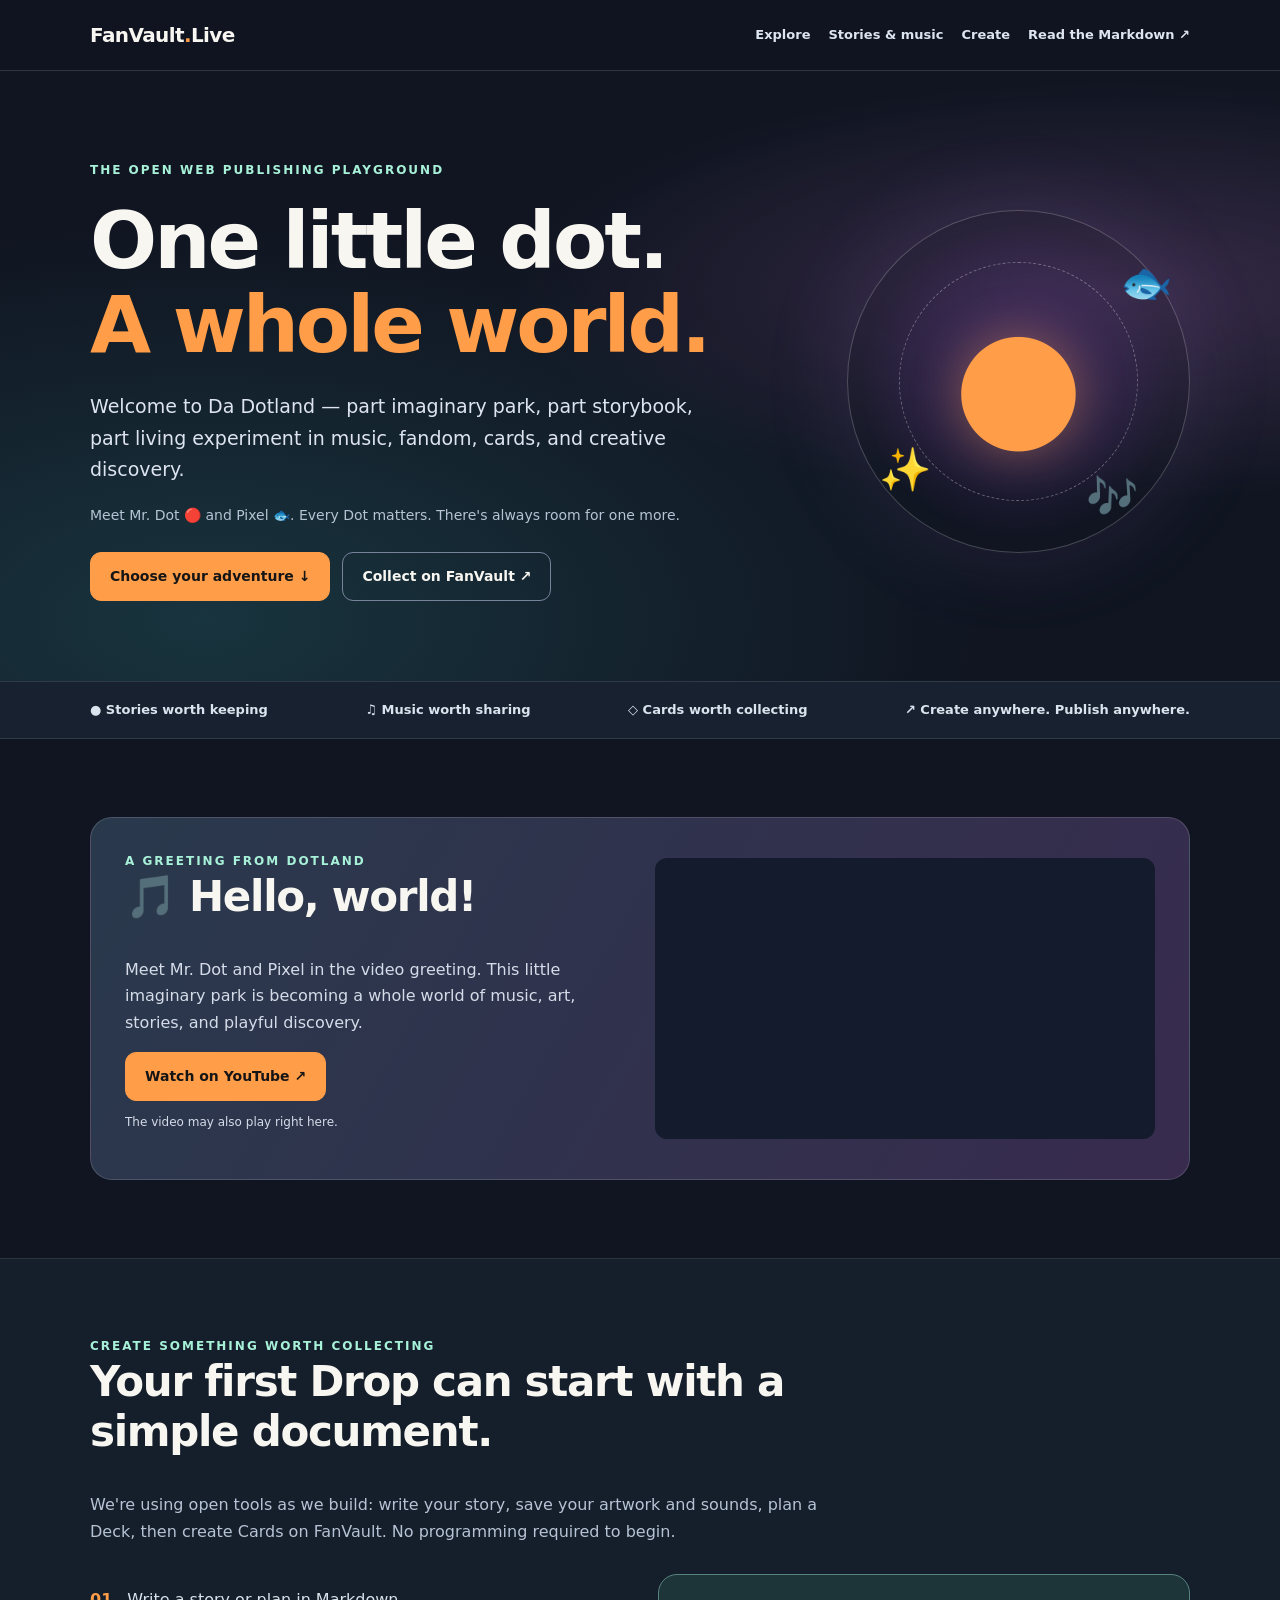
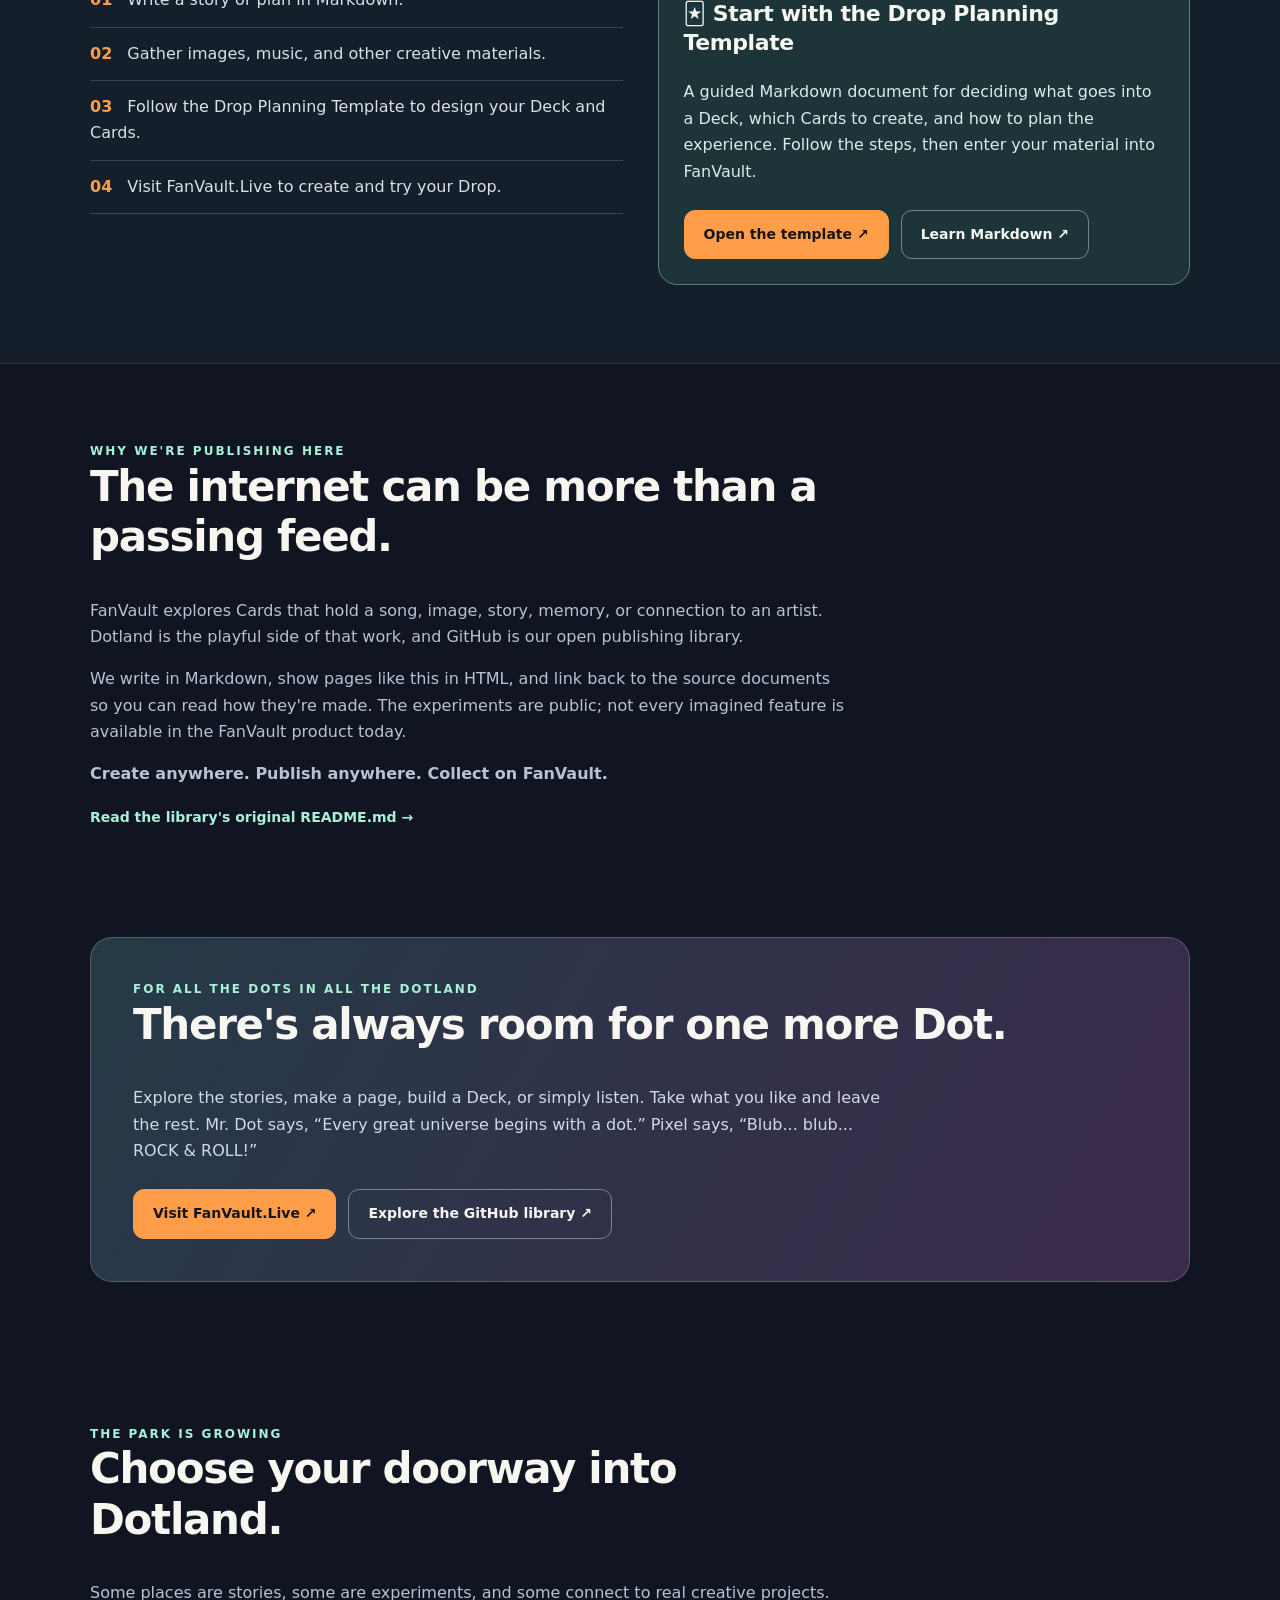
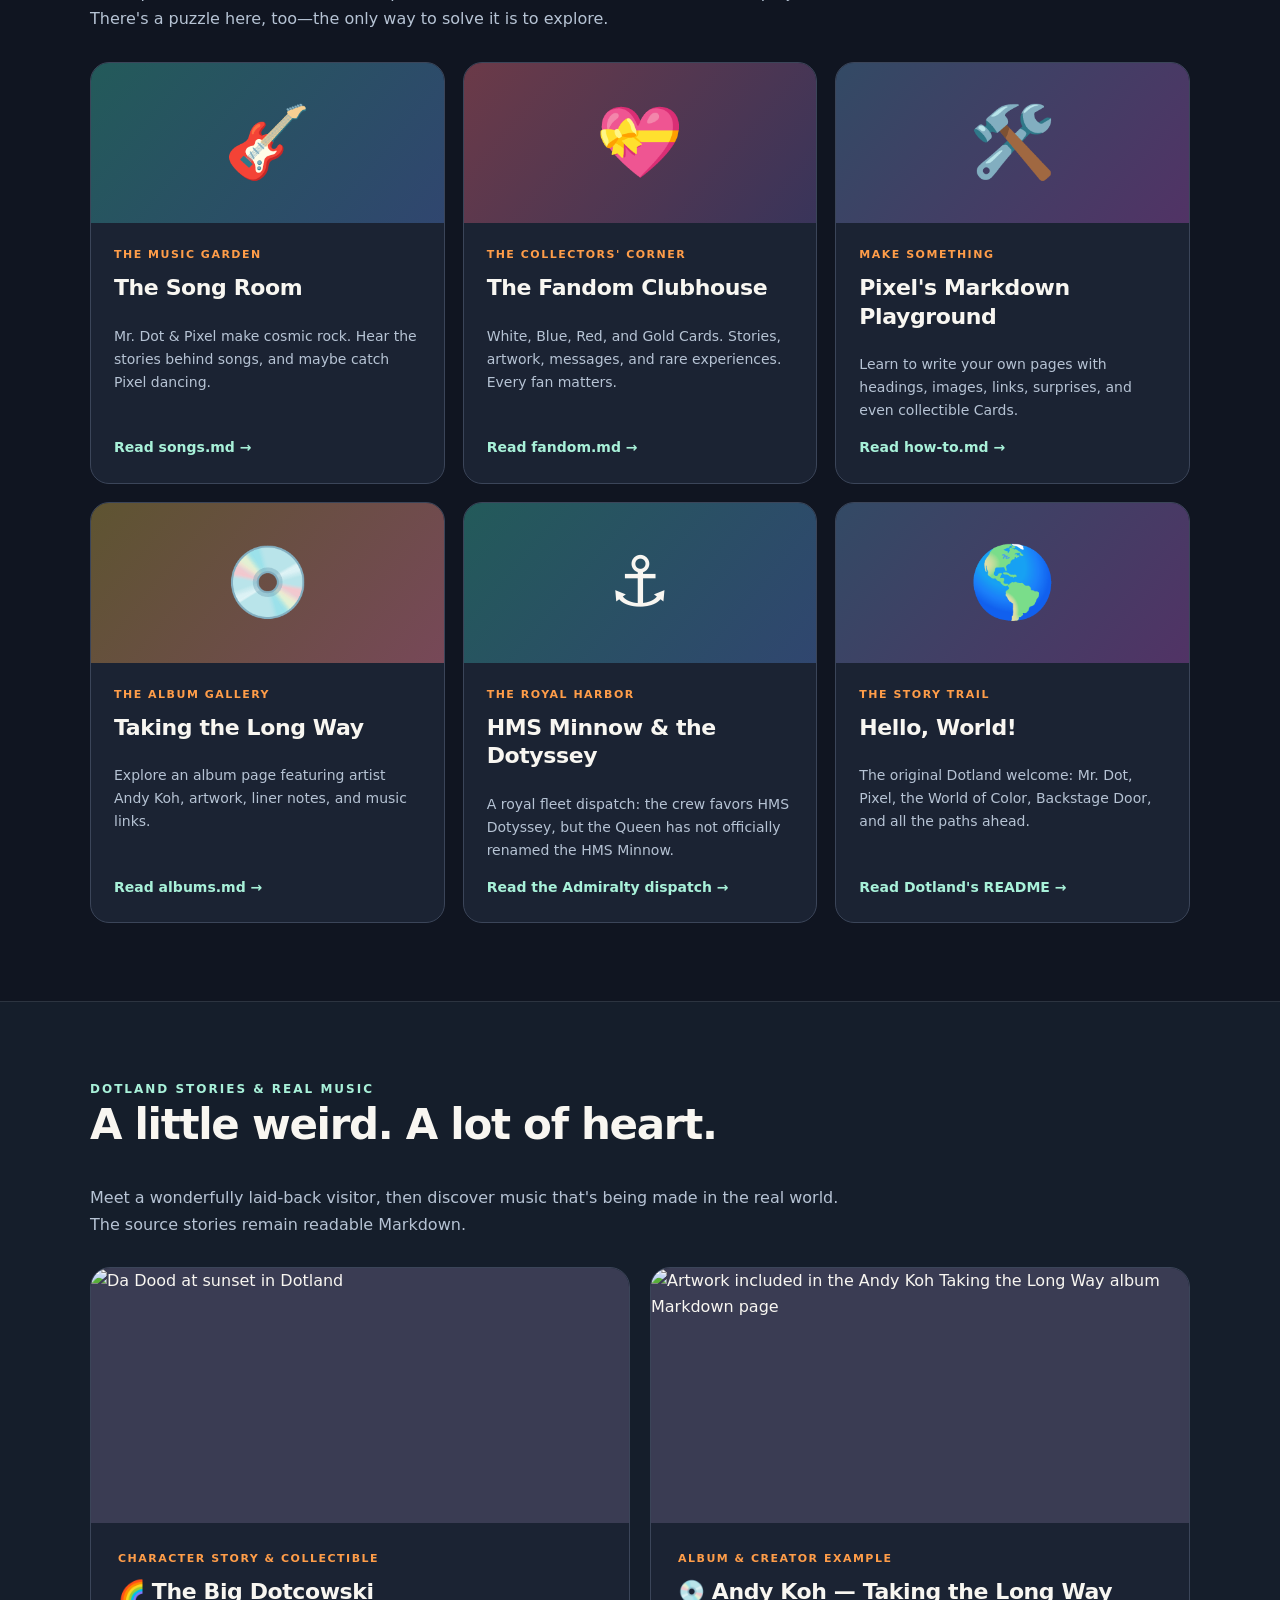
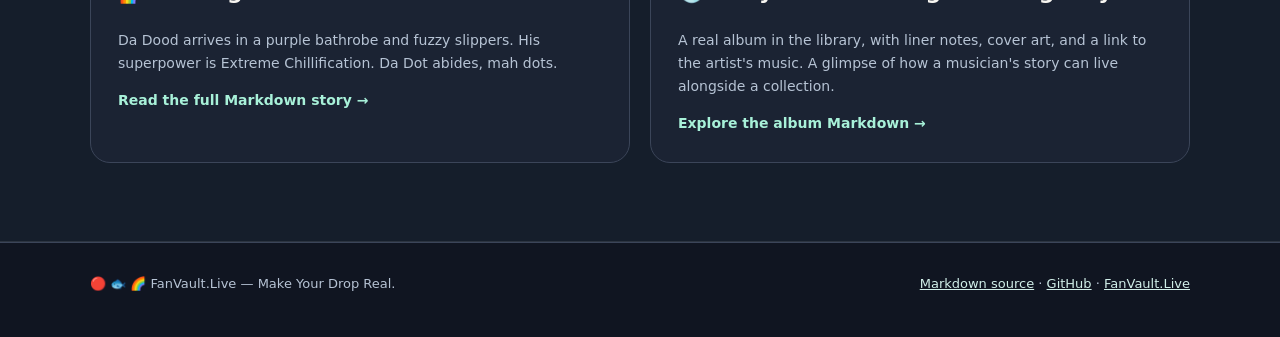
==== index.html @ 2d4bc899 "Add files via upload" ====
<!doctype html>
<html lang="en"><head><meta charset="utf-8"><meta name="viewport" content="width=device-width,initial-scale=1"><meta name="description" content="Explore Dotland: an imaginative world of music, cards, stories, and open-web creativity from FanVault.Live."><meta name="theme-color" content="#101521"><title>Welcome to Dotland · FanVault.Live Open Web</title>
<style>
:root{--bg:#101521;--panel:#1b2333;--panel2:#222d40;--text:#f8f6f1;--muted:#b6c3d4;--orange:#ff9d49;--mint:#a8f1d9;--border:#3b4559;--purple:#c8b5ff}*{box-sizing:border-box}html{scroll-behavior:smooth}body{margin:0;background:var(--bg);color:var(--text);font:16px/1.65 system-ui,-apple-system,Segoe UI,Arial,sans-serif}a{color:inherit}a:focus-visible{outline:3px solid var(--mint);outline-offset:3px}.wrap{max-width:1150px;margin:auto;padding:0 25px}.nav{border-bottom:1px solid #ffffff24;position:sticky;top:0;z-index:10;background:#101521f2;backdrop-filter:blur(10px)}.navinner{display:flex;align-items:center;justify-content:space-between;gap:20px;min-height:70px}.brand{text-decoration:none;font-weight:900;font-size:20px;letter-spacing:-.6px}.brand b{color:var(--orange)}.links{display:flex;flex-wrap:wrap;gap:18px;font-size:13px;font-weight:750}.links a{text-decoration:none;color:#dde5ef}.links a:hover{color:var(--orange)}.hero{background:radial-gradient(ellipse at 87% 36%,#67447775,transparent 38%),radial-gradient(ellipse at 16% 90%,#235c6470,transparent 51%);padding:90px 0 80px;overflow:hidden}.herogrid{display:grid;grid-template-columns:1.35fr .65fr;gap:45px;align-items:center}.eyebrow{text-transform:uppercase;letter-spacing:2px;color:var(--mint);font-size:12px;font-weight:850}h1,h2,h3,p{margin-top:0}h1{font-size:clamp(43px,6.5vw,79px);line-height:1.06;letter-spacing:-3px;margin:19px 0 24px}h1 span{color:var(--orange)}h2{font-size:clamp(29px,4vw,42px);line-height:1.2;letter-spacing:-1.3px}h3{font-size:22px;line-height:1.3;letter-spacing:-.4px}.lead{color:#dde4f0;font-size:19px;max-width:630px}.subtitle{font-size:14px;color:var(--muted);margin:18px 0}.actions{display:flex;gap:12px;flex-wrap:wrap;margin-top:25px}.button{display:inline-block;padding:12px 19px;text-decoration:none;border-radius:11px;border:1px solid #77839b;font-size:14px;font-weight:800}.button.primary{background:var(--orange);color:#161515;border-color:var(--orange)}.button:hover{filter:brightness(1.14);transform:translateY(-1px)}.orb{border-radius:100%;border:1px solid #ffffff37;aspect-ratio:1;max-width:360px;width:100%;display:grid;place-items:center;background:radial-gradient(circle,#5a37888c,transparent 66%);position:relative;box-shadow:0 0 90px #af84e522}.orb:before{content:"";position:absolute;inset:15%;border-radius:50%;border:1px dashed #ffffff50}.dot{font-size:150px;color:var(--orange);line-height:1;text-shadow:0 0 50px #ff9d4966}.orb i{position:absolute;font-style:normal;font-size:42px}.orb .fish{right:5%;top:11%}.orb .star{left:9%;bottom:14%}.orb .notes{right:15%;bottom:6%}.ribbon{background:#182130;border-block:1px solid #ffffff1b}.ribbon .wrap{display:flex;gap:12px;justify-content:space-between;flex-wrap:wrap;padding-block:17px;font-size:13px;font-weight:750;color:#dbe3ee}section{padding:78px 0}.sectionintro{max-width:760px;margin-bottom:29px}.sectionintro p{color:var(--muted)}.grid{display:grid;grid-template-columns:repeat(3,1fr);gap:18px}.card{display:flex;flex-direction:column;overflow:hidden;border:1px solid var(--border);border-radius:19px;background:var(--panel)}.card:hover{border-color:#8290a7;transform:translateY(-2px)}.art{height:160px;display:grid;place-items:center;font-size:70px;background:linear-gradient(130deg,#334a65,#513365)}.art.green{background:linear-gradient(130deg,#235a5a,#30466f)}.art.red{background:linear-gradient(130deg,#6b3a48,#39345a)}.art.gold{background:linear-gradient(130deg,#5e5431,#774858)}.content{padding:23px;flex:1;display:flex;flex-direction:column}.eyelabel{font-size:11px;letter-spacing:1.5px;text-transform:uppercase;color:var(--orange);font-weight:850;margin-bottom:10px}.content p{font-size:14px;color:var(--muted)}.more{font-weight:850;font-size:14px;color:var(--mint);text-decoration:none;margin-top:auto}.more:hover{text-decoration:underline}.stage{background:#151e2b;border-block:1px solid #ffffff19}.columns{display:grid;grid-template-columns:repeat(2,1fr);gap:20px}.feature{border-radius:20px;border:1px solid var(--border);overflow:hidden;background:var(--panel)}.feature img{display:block;width:100%;height:255px;object-fit:cover;background:#3a3c53}.feature .content{padding:27px}.feature p{color:var(--muted);font-size:14px}.video{display:grid;grid-template-columns:1fr 1fr;gap:30px;align-items:center;background:linear-gradient(120deg,#29394c,#382b4e);border:1px solid #ffffff27;border-radius:22px;padding:34px}.videobox{aspect-ratio:16/9;width:100%;border:0;border-radius:12px;background:#131b2c}.video p{color:#d5dce9}.path{display:grid;grid-template-columns:1fr 1fr;gap:35px;align-items:start}.steps{list-style:none;padding:0;margin:0}.steps li{padding:13px 0;border-bottom:1px solid var(--border);color:#d8e0e9}.steps li b{color:var(--orange);margin-right:10px}.note{background:#1d3439;border:1px solid #57837f;border-radius:19px;padding:25px}.note p{color:#d6eeec}.small{font-size:12px;color:var(--muted)}.callout{background:linear-gradient(120deg,#253a47,#3b2a4b);border:1px solid #ffffff33;border-radius:22px;padding:42px;margin:0 0 65px}.callout p{color:#d1dbe7;max-width:750px}footer{padding:30px 0 42px;border-top:1px solid var(--border);color:var(--muted);font-size:13px}footer .wrap{display:flex;gap:16px;justify-content:space-between;flex-wrap:wrap}footer a{color:#d1efe9}.inline{color:var(--mint);font-weight:750}.tiny{font-size:12px;color:var(--muted)}
@media(max-width:850px){.herogrid,.path,.video{grid-template-columns:1fr}.orb{display:none}.grid{grid-template-columns:repeat(2,1fr)}}@media(max-width:590px){.navinner{flex-direction:column;align-items:start;padding:13px 0}.links{gap:12px}.hero{padding:56px 0}.wrap{padding:0 18px}h1{letter-spacing:-2px}.grid,.columns{grid-template-columns:1fr}.video{padding:20px}section{padding:55px 0}.callout{padding:26px}}
</style></head><body>
<header class="nav"><div class="wrap navinner"><a class="brand" href="https://fanvault.live">FanVault<b>.</b>Live</a><nav class="links" aria-label="Page sections"><a href="#explore">Explore</a><a href="#stories">Stories &amp; music</a><a href="#create">Create</a><a href="https://github.com/FanVaultLive/fanvaultlive.github.io">Read the Markdown ↗</a></nav></div></header>
<main>
<div class="hero"><div class="wrap herogrid"><div><div class="eyebrow">The open web publishing playground</div><h1>One little dot.<br><span>A whole world.</span></h1><p class="lead">Welcome to Da Dotland — part imaginary park, part storybook, part living experiment in music, fandom, cards, and creative discovery.</p><p class="subtitle">Meet Mr. Dot 🔴 and Pixel 🐟. Every Dot matters. There's always room for one more.</p><div class="actions"><a class="button primary" href="#explore">Choose your adventure ↓</a><a class="button" href="https://fanvault.live">Collect on FanVault ↗</a></div></div><div class="orb" aria-hidden="true"><div class="dot">●</div><i class="fish">🐟</i><i class="star">✨</i><i class="notes">🎶</i></div></div></div>
<div class="ribbon"><div class="wrap"><span>● Stories worth keeping</span><span>♫ Music worth sharing</span><span>◇ Cards worth collecting</span><span>↗ Create anywhere. Publish anywhere.</span></div></div>
<section><div class="wrap"><div class="video"><div><div class="eyebrow">A greeting from Dotland</div><h2>🎵 Hello, world!</h2><p>Meet Mr. Dot and Pixel in the video greeting. This little imaginary park is becoming a whole world of music, art, stories, and playful discovery.</p><a class="button primary" href="https://youtu.be/vUxGBPxB9oE?si=6CpYvELCYHnpvYru" target="_blank" rel="noopener noreferrer">Watch on YouTube ↗</a><p class="tiny" style="margin-top:12px">The video may also play right here.</p></div><iframe class="videobox" title="Welcome to Da Dotland — Video Greetings" loading="lazy" referrerpolicy="strict-origin-when-cross-origin" allow="accelerometer; autoplay; clipboard-write; encrypted-media; gyroscope; picture-in-picture; web-share" allowfullscreen src="https://www.youtube-nocookie.com/embed/vUxGBPxB9oE"></iframe></div></div></section>
<section id="create" class="stage"><div class="wrap"><div class="sectionintro"><div class="eyebrow">Create something worth collecting</div><h2>Your first Drop can start with a simple document.</h2><p>We're using open tools as we build: write your story, save your artwork and sounds, plan a Deck, then create Cards on FanVault. No programming required to begin.</p></div><div class="path"><ol class="steps"><li><b>01</b> Write a story or plan in Markdown.</li><li><b>02</b> Gather images, music, and other creative materials.</li><li><b>03</b> Follow the Drop Planning Template to design your Deck and Cards.</li><li><b>04</b> Visit FanVault.Live to create and try your Drop.</li></ol><div class="note"><h3>🃏 Start with the Drop Planning Template</h3><p>A guided Markdown document for deciding what goes into a Deck, which Cards to create, and how to plan the experience. Follow the steps, then enter your material into FanVault.</p><div class="actions"><a class="button primary" href="https://github.com/FanVaultLive/fanvaultlive.github.io/blob/main/Drop-Planning-Template.md">Open the template ↗</a><a class="button" href="https://github.com/FanVaultLive/fanvaultlive.github.io/blob/main/Dotland/how-to.md">Learn Markdown ↗</a></div></div></div></div></section>
<section><div class="wrap"><div class="sectionintro"><div class="eyebrow">Why we're publishing here</div><h2>The internet can be more than a passing feed.</h2><p>FanVault explores Cards that hold a song, image, story, memory, or connection to an artist. Dotland is the playful side of that work, and GitHub is our open publishing library.</p><p>We write in Markdown, show pages like this in HTML, and link back to the source documents so you can read how they're made. The experiments are public; not every imagined feature is available in the FanVault product today.</p><p><strong>Create anywhere. Publish anywhere. Collect on FanVault.</strong></p><a class="more" href="https://github.com/FanVaultLive/fanvaultlive.github.io/blob/main/README.md">Read the library's original README.md →</a></div></div></section>
<div class="wrap"><div class="callout"><div class="eyebrow">For all the dots in all the Dotland</div><h2>There's always room for one more Dot.</h2><p>Explore the stories, make a page, build a Deck, or simply listen. Take what you like and leave the rest. Mr. Dot says, “Every great universe begins with a dot.” Pixel says, “Blub... blub... ROCK &amp; ROLL!”</p><div class="actions"><a class="button primary" href="https://fanvault.live">Visit FanVault.Live ↗</a><a class="button" href="https://github.com/FanVaultLive">Explore the GitHub library ↗</a></div></div></div>
<section id="explore"><div class="wrap"><div class="sectionintro"><div class="eyebrow">The park is growing</div><h2>Choose your doorway into Dotland.</h2><p>Some places are stories, some are experiments, and some connect to real creative projects. There's a puzzle here, too—the only way to solve it is to explore.</p></div><div class="grid">
<article class="card"><div class="art green">🎸</div><div class="content"><div class="eyelabel">The Music Garden</div><h3>The Song Room</h3><p>Mr. Dot &amp; Pixel make cosmic rock. Hear the stories behind songs, and maybe catch Pixel dancing.</p><a class="more" href="https://github.com/FanVaultLive/fanvaultlive.github.io/blob/main/Dotland/songs.md">Read songs.md →</a></div></article>
<article class="card"><div class="art red">💝</div><div class="content"><div class="eyelabel">The Collectors' Corner</div><h3>The Fandom Clubhouse</h3><p>White, Blue, Red, and Gold Cards. Stories, artwork, messages, and rare experiences. Every fan matters.</p><a class="more" href="https://github.com/FanVaultLive/fanvaultlive.github.io/blob/main/Dotland/fandom.md">Read fandom.md →</a></div></article>
<article class="card"><div class="art">🛠️</div><div class="content"><div class="eyelabel">Make something</div><h3>Pixel's Markdown Playground</h3><p>Learn to write your own pages with headings, images, links, surprises, and even collectible Cards.</p><a class="more" href="https://github.com/FanVaultLive/fanvaultlive.github.io/blob/main/Dotland/how-to.md">Read how-to.md →</a></div></article>
<article class="card"><div class="art gold">💿</div><div class="content"><div class="eyelabel">The Album Gallery</div><h3>Taking the Long Way</h3><p>Explore an album page featuring artist Andy Koh, artwork, liner notes, and music links.</p><a class="more" href="https://github.com/FanVaultLive/fanvaultlive.github.io/blob/main/Dotland/albums.md">Read albums.md →</a></div></article>
<article class="card"><div class="art green">⚓</div><div class="content"><div class="eyelabel">The Royal Harbor</div><h3>HMS Minnow &amp; the Dotyssey</h3><p>A royal fleet dispatch: the crew favors HMS Dotyssey, but the Queen has not officially renamed the HMS Minnow.</p><a class="more" href="https://github.com/FanVaultLive/fanvaultlive.github.io/blob/main/Dotland/HMS%20Minnow%20Name%20Contest.md">Read the Admiralty dispatch →</a></div></article>
<article class="card"><div class="art">🌎</div><div class="content"><div class="eyelabel">The Story Trail</div><h3>Hello, World!</h3><p>The original Dotland welcome: Mr. Dot, Pixel, the World of Color, Backstage Door, and all the paths ahead.</p><a class="more" href="https://github.com/FanVaultLive/fanvaultlive.github.io/blob/main/Dotland/README.md">Read Dotland's README →</a></div></article>
</div></div></section>
<section id="stories" class="stage"><div class="wrap"><div class="sectionintro"><div class="eyebrow">Dotland stories &amp; real music</div><h2>A little weird. A lot of heart.</h2><p>Meet a wonderfully laid-back visitor, then discover music that's being made in the real world. The source stories remain readable Markdown.</p></div><div class="columns">
<article class="feature"><img loading="lazy" src="https://github.com/user-attachments/assets/8a082595-6390-4b71-96ee-aae883cf490f" alt="Da Dood at sunset in Dotland"/><div class="content"><div class="eyelabel">Character story &amp; collectible</div><h3>🌈 The Big Dotcowski</h3><p>Da Dood arrives in a purple bathrobe and fuzzy slippers. His superpower is Extreme Chillification. Da Dot abides, mah dots.</p><a class="more" href="https://github.com/FanVaultLive/fanvaultlive.github.io/blob/main/Dotland/TheBigDotcowski.md">Read the full Markdown story →</a></div></article>
<article class="feature"><img loading="lazy" src="https://github.com/user-attachments/assets/757d2c89-9589-4ba3-b56c-323cc770afa3" alt="Artwork included in the Andy Koh Taking the Long Way album Markdown page"/><div class="content"><div class="eyelabel">Album &amp; creator example</div><h3>💿 Andy Koh — Taking the Long Way</h3><p>A real album in the library, with liner notes, cover art, and a link to the artist's music. A glimpse of how a musician's story can live alongside a collection.</p><a class="more" href="https://github.com/FanVaultLive/fanvaultlive.github.io/blob/main/Dotland/albums.md">Explore the album Markdown →</a></div></article>
</div></div></section>
</main><footer><div class="wrap"><span>🔴 🐟 🌈 FanVault.Live — Make Your Drop Real.</span><span><a href="https://github.com/FanVaultLive/fanvaultlive.github.io/blob/main/README.md">Markdown source</a> · <a href="https://github.com/FanVaultLive">GitHub</a> · <a href="https://fanvault.live">FanVault.Live</a></span></div></footer></body></html>
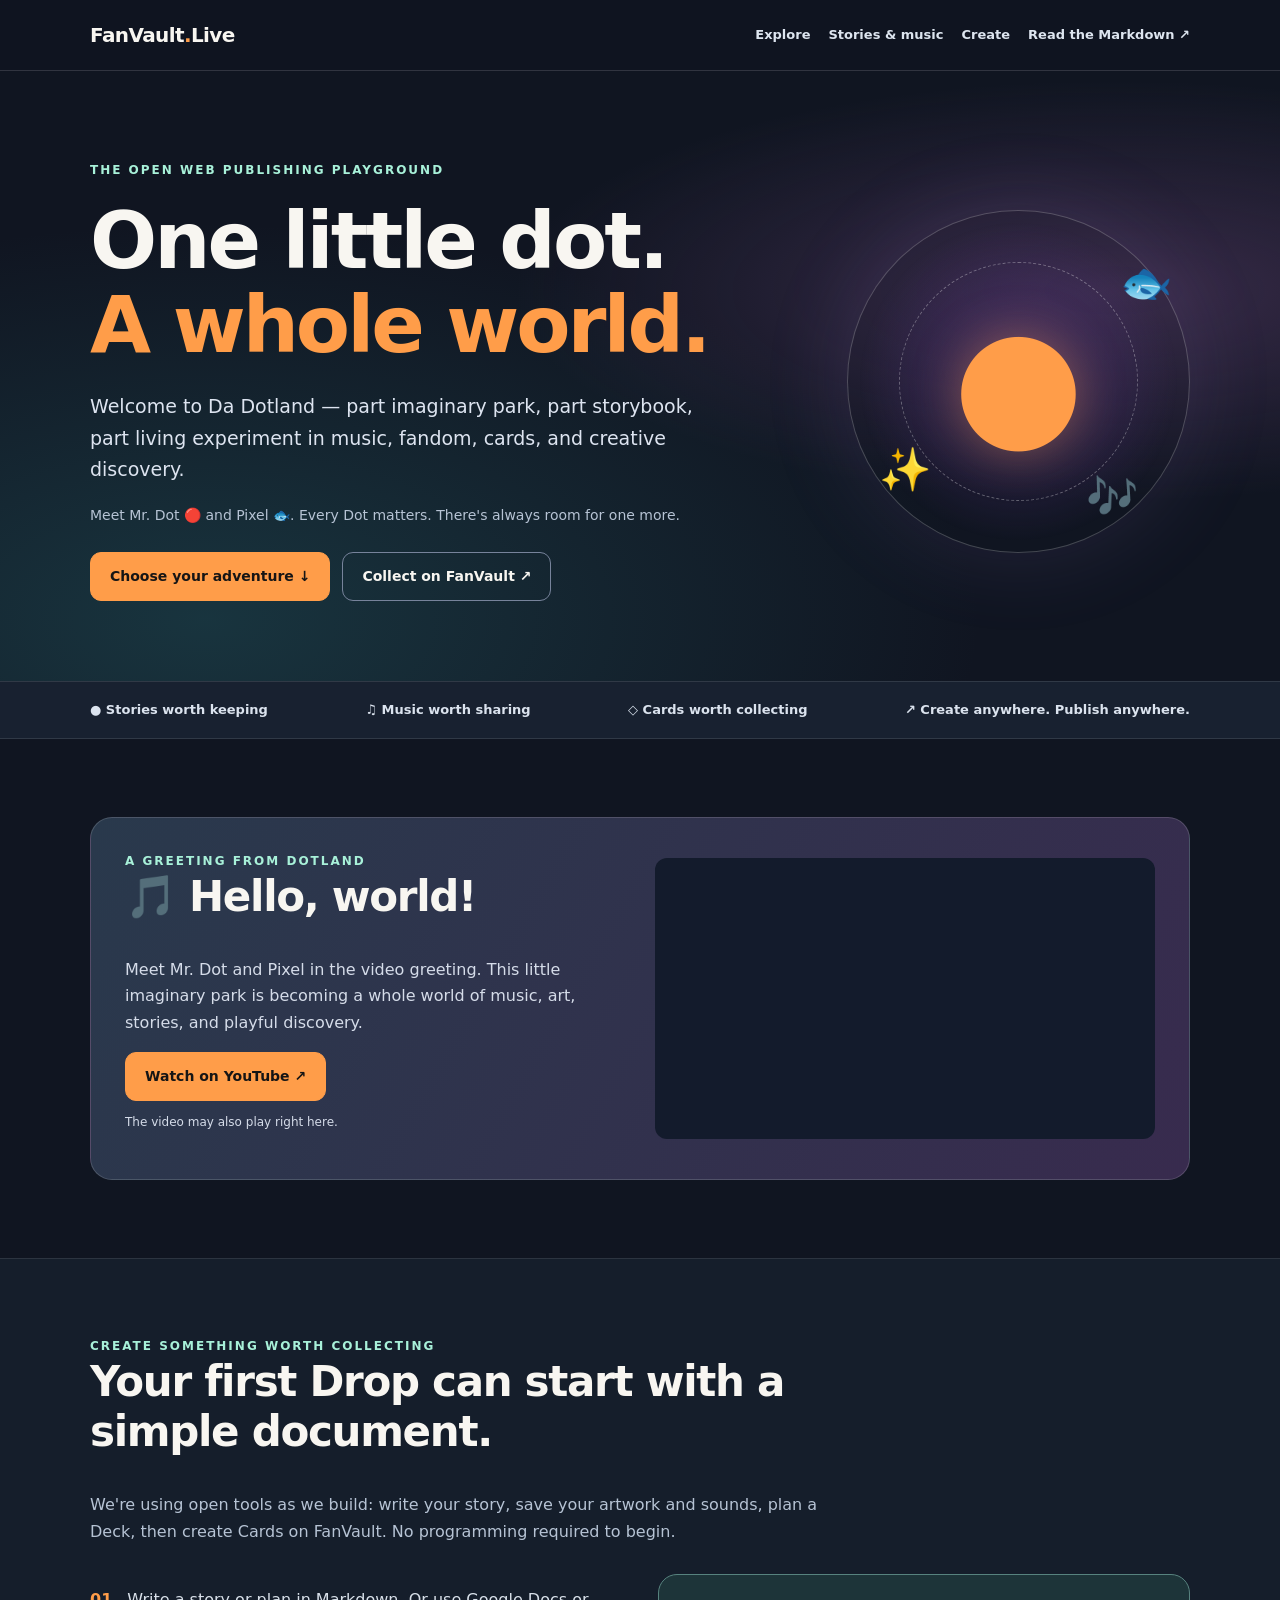
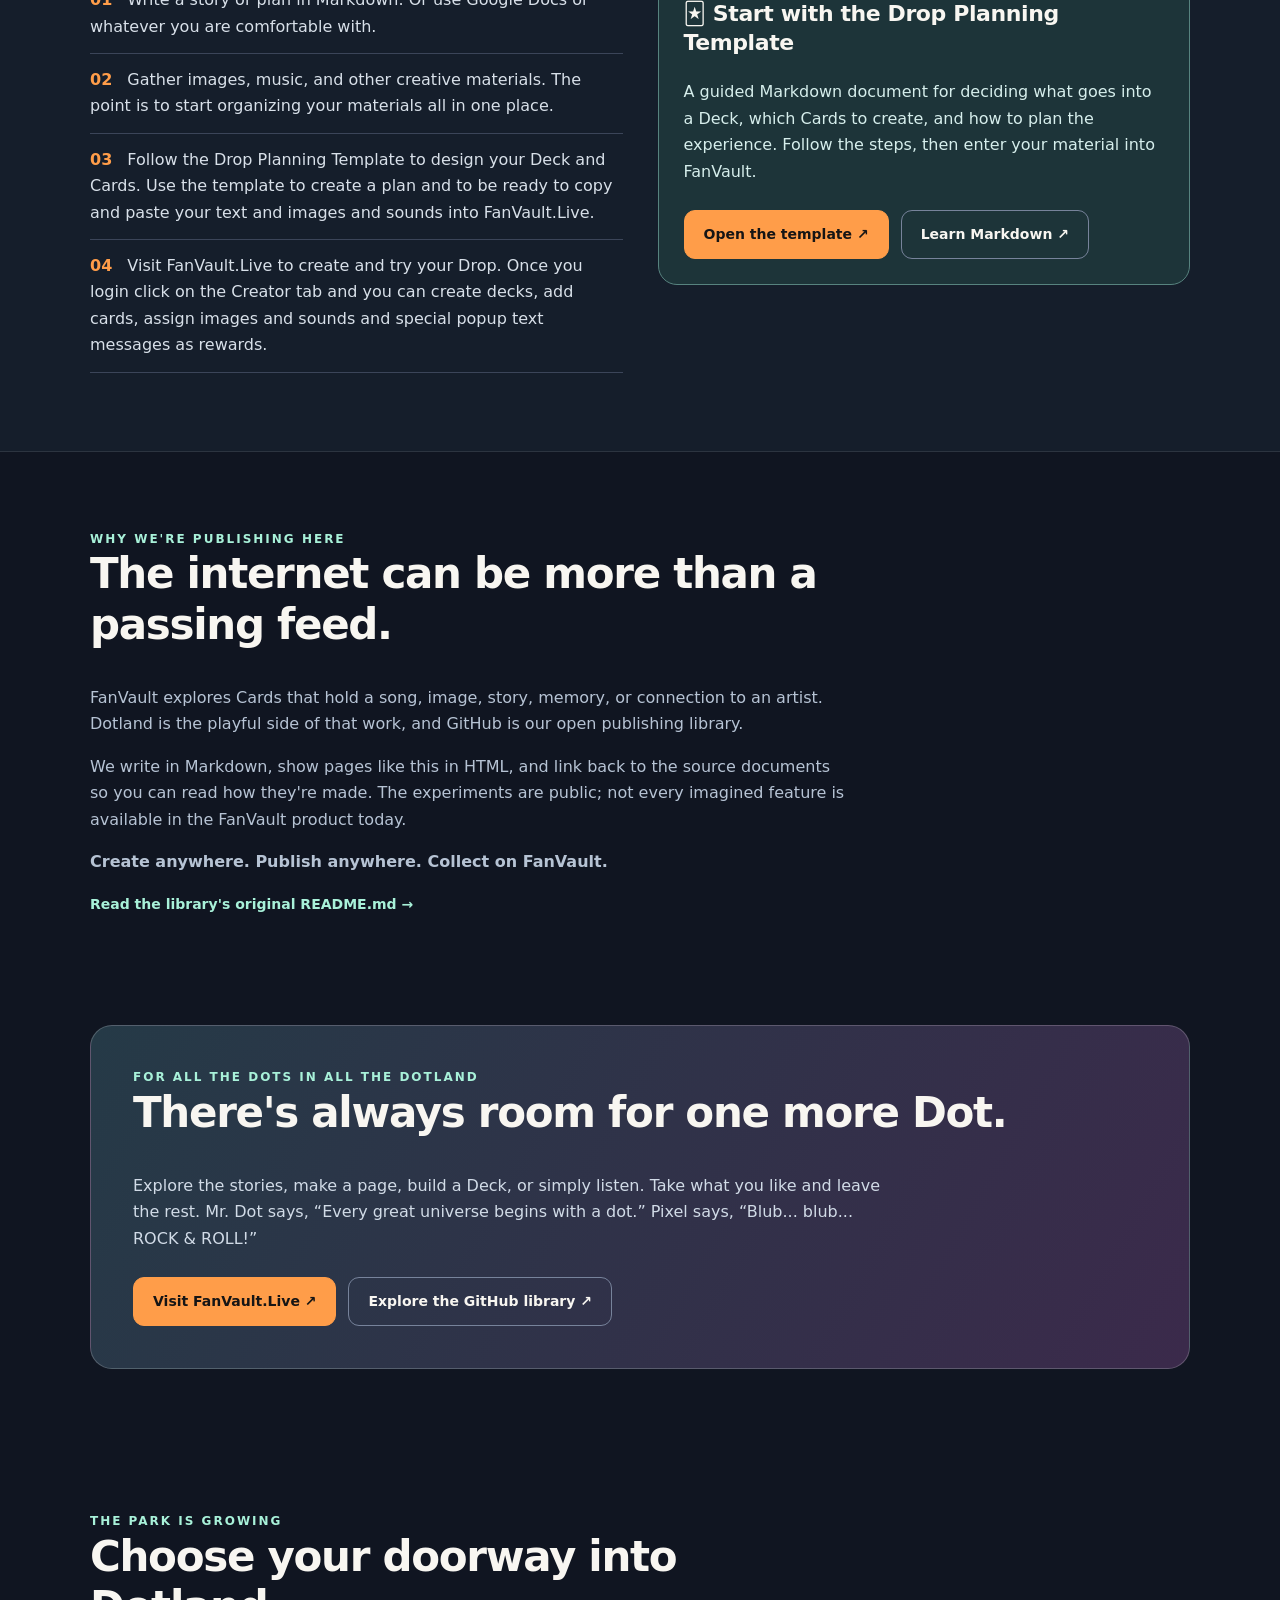
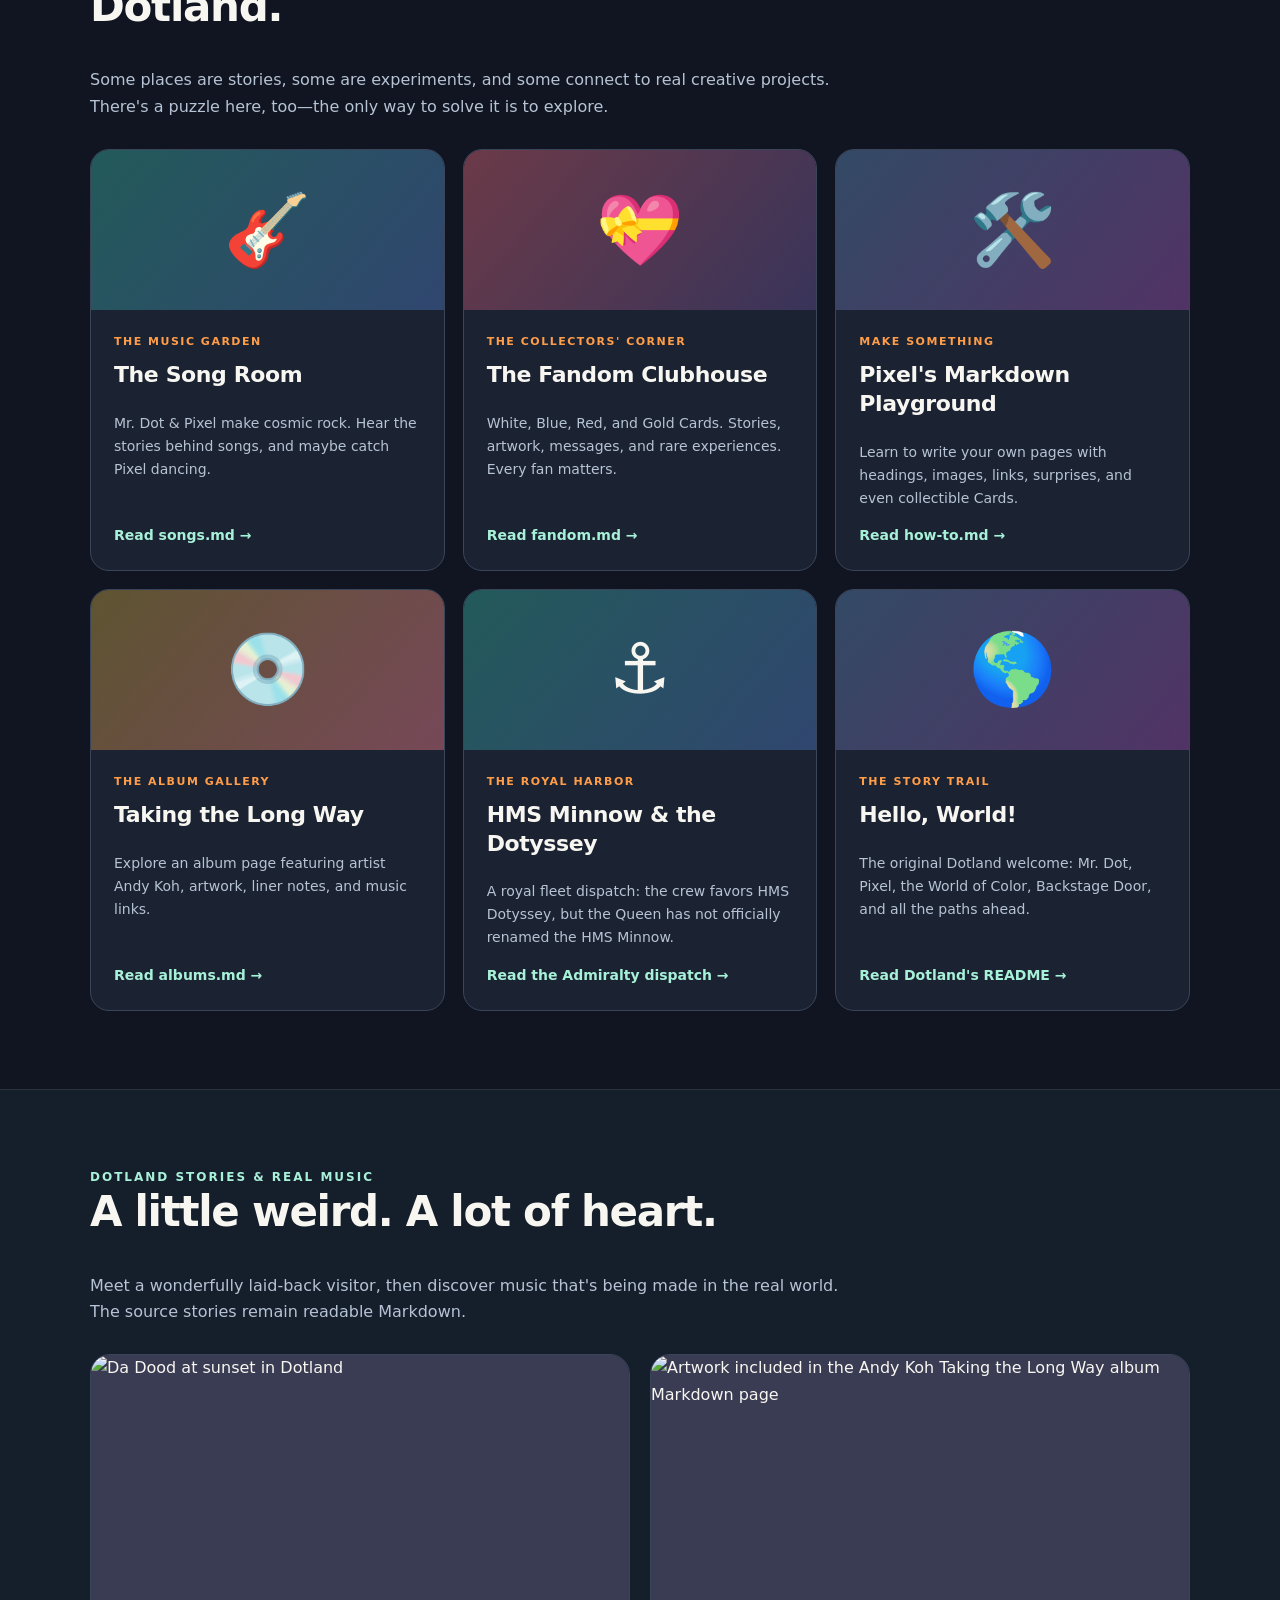
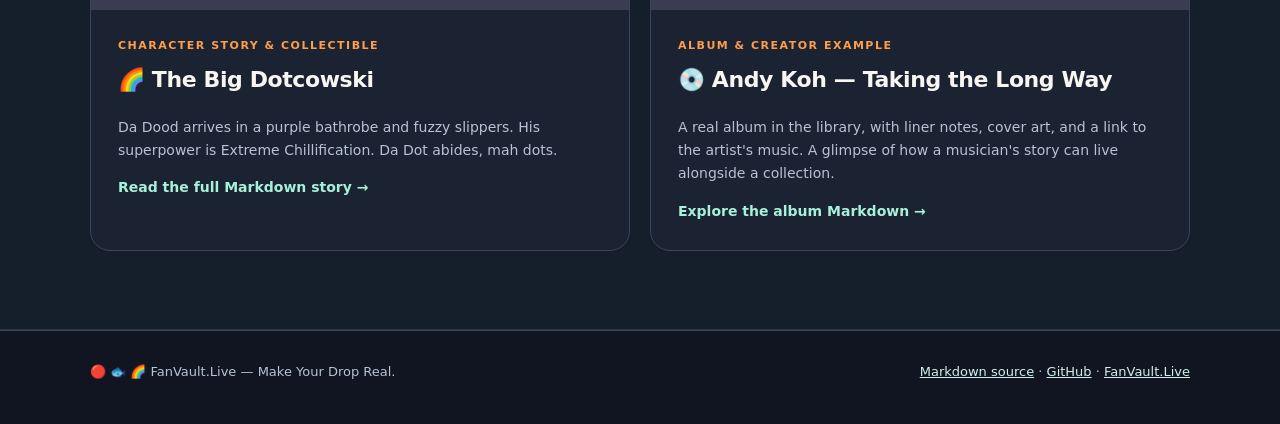
==== commit edacfc1f: "Update index.html" ====
--- a/index.html
+++ b/index.html
@@ -9,7 +9,7 @@
 <div class="hero"><div class="wrap herogrid"><div><div class="eyebrow">The open web publishing playground</div><h1>One little dot.<br><span>A whole world.</span></h1><p class="lead">Welcome to Da Dotland — part imaginary park, part storybook, part living experiment in music, fandom, cards, and creative discovery.</p><p class="subtitle">Meet Mr. Dot 🔴 and Pixel 🐟. Every Dot matters. There's always room for one more.</p><div class="actions"><a class="button primary" href="#explore">Choose your adventure ↓</a><a class="button" href="https://fanvault.live">Collect on FanVault ↗</a></div></div><div class="orb" aria-hidden="true"><div class="dot">●</div><i class="fish">🐟</i><i class="star">✨</i><i class="notes">🎶</i></div></div></div>
 <div class="ribbon"><div class="wrap"><span>● Stories worth keeping</span><span>♫ Music worth sharing</span><span>◇ Cards worth collecting</span><span>↗ Create anywhere. Publish anywhere.</span></div></div>
 <section><div class="wrap"><div class="video"><div><div class="eyebrow">A greeting from Dotland</div><h2>🎵 Hello, world!</h2><p>Meet Mr. Dot and Pixel in the video greeting. This little imaginary park is becoming a whole world of music, art, stories, and playful discovery.</p><a class="button primary" href="https://youtu.be/vUxGBPxB9oE?si=6CpYvELCYHnpvYru" target="_blank" rel="noopener noreferrer">Watch on YouTube ↗</a><p class="tiny" style="margin-top:12px">The video may also play right here.</p></div><iframe class="videobox" title="Welcome to Da Dotland — Video Greetings" loading="lazy" referrerpolicy="strict-origin-when-cross-origin" allow="accelerometer; autoplay; clipboard-write; encrypted-media; gyroscope; picture-in-picture; web-share" allowfullscreen src="https://www.youtube-nocookie.com/embed/vUxGBPxB9oE"></iframe></div></div></section>
-<section id="create" class="stage"><div class="wrap"><div class="sectionintro"><div class="eyebrow">Create something worth collecting</div><h2>Your first Drop can start with a simple document.</h2><p>We're using open tools as we build: write your story, save your artwork and sounds, plan a Deck, then create Cards on FanVault. No programming required to begin.</p></div><div class="path"><ol class="steps"><li><b>01</b> Write a story or plan in Markdown.</li><li><b>02</b> Gather images, music, and other creative materials.</li><li><b>03</b> Follow the Drop Planning Template to design your Deck and Cards.</li><li><b>04</b> Visit FanVault.Live to create and try your Drop.</li></ol><div class="note"><h3>🃏 Start with the Drop Planning Template</h3><p>A guided Markdown document for deciding what goes into a Deck, which Cards to create, and how to plan the experience. Follow the steps, then enter your material into FanVault.</p><div class="actions"><a class="button primary" href="https://github.com/FanVaultLive/fanvaultlive.github.io/blob/main/Drop-Planning-Template.md">Open the template ↗</a><a class="button" href="https://github.com/FanVaultLive/fanvaultlive.github.io/blob/main/Dotland/how-to.md">Learn Markdown ↗</a></div></div></div></div></section>
+<section id="create" class="stage"><div class="wrap"><div class="sectionintro"><div class="eyebrow">Create something worth collecting</div><h2>Your first Drop can start with a simple document.</h2><p>We're using open tools as we build: write your story, save your artwork and sounds, plan a Deck, then create Cards on FanVault. No programming required to begin.</p></div><div class="path"><ol class="steps"><li><b>01</b> Write a story or plan in Markdown. Or use Google Docs or whatever you are comfortable with.</li><li><b>02</b> Gather images, music, and other creative materials.  The point is to start organizing your materials all in one place.</li><li><b>03</b> Follow the Drop Planning Template to design your Deck and Cards. Use the template to create a plan and to be ready to copy and paste your text and images and sounds into FanVault.Live.</li><li><b>04</b> Visit FanVault.Live to create and try your Drop.  Once you login click on the Creator tab and you can create decks, add cards, assign images and sounds and special popup text messages as rewards.</li></ol><div class="note"><h3>🃏 Start with the Drop Planning Template</h3><p>A guided Markdown document for deciding what goes into a Deck, which Cards to create, and how to plan the experience. Follow the steps, then enter your material into FanVault.</p><div class="actions"><a class="button primary" href="https://github.com/FanVaultLive/fanvaultlive.github.io/blob/main/Drop-Planning-Template.md">Open the template ↗</a><a class="button" href="https://github.com/FanVaultLive/fanvaultlive.github.io/blob/main/Dotland/how-to.md">Learn Markdown ↗</a></div></div></div></div></section>
 <section><div class="wrap"><div class="sectionintro"><div class="eyebrow">Why we're publishing here</div><h2>The internet can be more than a passing feed.</h2><p>FanVault explores Cards that hold a song, image, story, memory, or connection to an artist. Dotland is the playful side of that work, and GitHub is our open publishing library.</p><p>We write in Markdown, show pages like this in HTML, and link back to the source documents so you can read how they're made. The experiments are public; not every imagined feature is available in the FanVault product today.</p><p><strong>Create anywhere. Publish anywhere. Collect on FanVault.</strong></p><a class="more" href="https://github.com/FanVaultLive/fanvaultlive.github.io/blob/main/README.md">Read the library's original README.md →</a></div></div></section>
 <div class="wrap"><div class="callout"><div class="eyebrow">For all the dots in all the Dotland</div><h2>There's always room for one more Dot.</h2><p>Explore the stories, make a page, build a Deck, or simply listen. Take what you like and leave the rest. Mr. Dot says, “Every great universe begins with a dot.” Pixel says, “Blub... blub... ROCK &amp; ROLL!”</p><div class="actions"><a class="button primary" href="https://fanvault.live">Visit FanVault.Live ↗</a><a class="button" href="https://github.com/FanVaultLive">Explore the GitHub library ↗</a></div></div></div>
 <section id="explore"><div class="wrap"><div class="sectionintro"><div class="eyebrow">The park is growing</div><h2>Choose your doorway into Dotland.</h2><p>Some places are stories, some are experiments, and some connect to real creative projects. There's a puzzle here, too—the only way to solve it is to explore.</p></div><div class="grid">
@@ -24,4 +24,4 @@
 <article class="feature"><img loading="lazy" src="https://github.com/user-attachments/assets/8a082595-6390-4b71-96ee-aae883cf490f" alt="Da Dood at sunset in Dotland"/><div class="content"><div class="eyelabel">Character story &amp; collectible</div><h3>🌈 The Big Dotcowski</h3><p>Da Dood arrives in a purple bathrobe and fuzzy slippers. His superpower is Extreme Chillification. Da Dot abides, mah dots.</p><a class="more" href="https://github.com/FanVaultLive/fanvaultlive.github.io/blob/main/Dotland/TheBigDotcowski.md">Read the full Markdown story →</a></div></article>
 <article class="feature"><img loading="lazy" src="https://github.com/user-attachments/assets/757d2c89-9589-4ba3-b56c-323cc770afa3" alt="Artwork included in the Andy Koh Taking the Long Way album Markdown page"/><div class="content"><div class="eyelabel">Album &amp; creator example</div><h3>💿 Andy Koh — Taking the Long Way</h3><p>A real album in the library, with liner notes, cover art, and a link to the artist's music. A glimpse of how a musician's story can live alongside a collection.</p><a class="more" href="https://github.com/FanVaultLive/fanvaultlive.github.io/blob/main/Dotland/albums.md">Explore the album Markdown →</a></div></article>
 </div></div></section>
-</main><footer><div class="wrap"><span>🔴 🐟 🌈 FanVault.Live — Make Your Drop Real.</span><span><a href="https://github.com/FanVaultLive/fanvaultlive.github.io/blob/main/README.md">Markdown source</a> · <a href="https://github.com/FanVaultLive">GitHub</a> · <a href="https://fanvault.live">FanVault.Live</a></span></div></footer></body></html>+</main><footer><div class="wrap"><span>🔴 🐟 🌈 FanVault.Live — Make Your Drop Real.</span><span><a href="https://github.com/FanVaultLive/fanvaultlive.github.io/blob/main/README.md">Markdown source</a> · <a href="https://github.com/FanVaultLive">GitHub</a> · <a href="https://fanvault.live">FanVault.Live</a></span></div></footer></body></html>
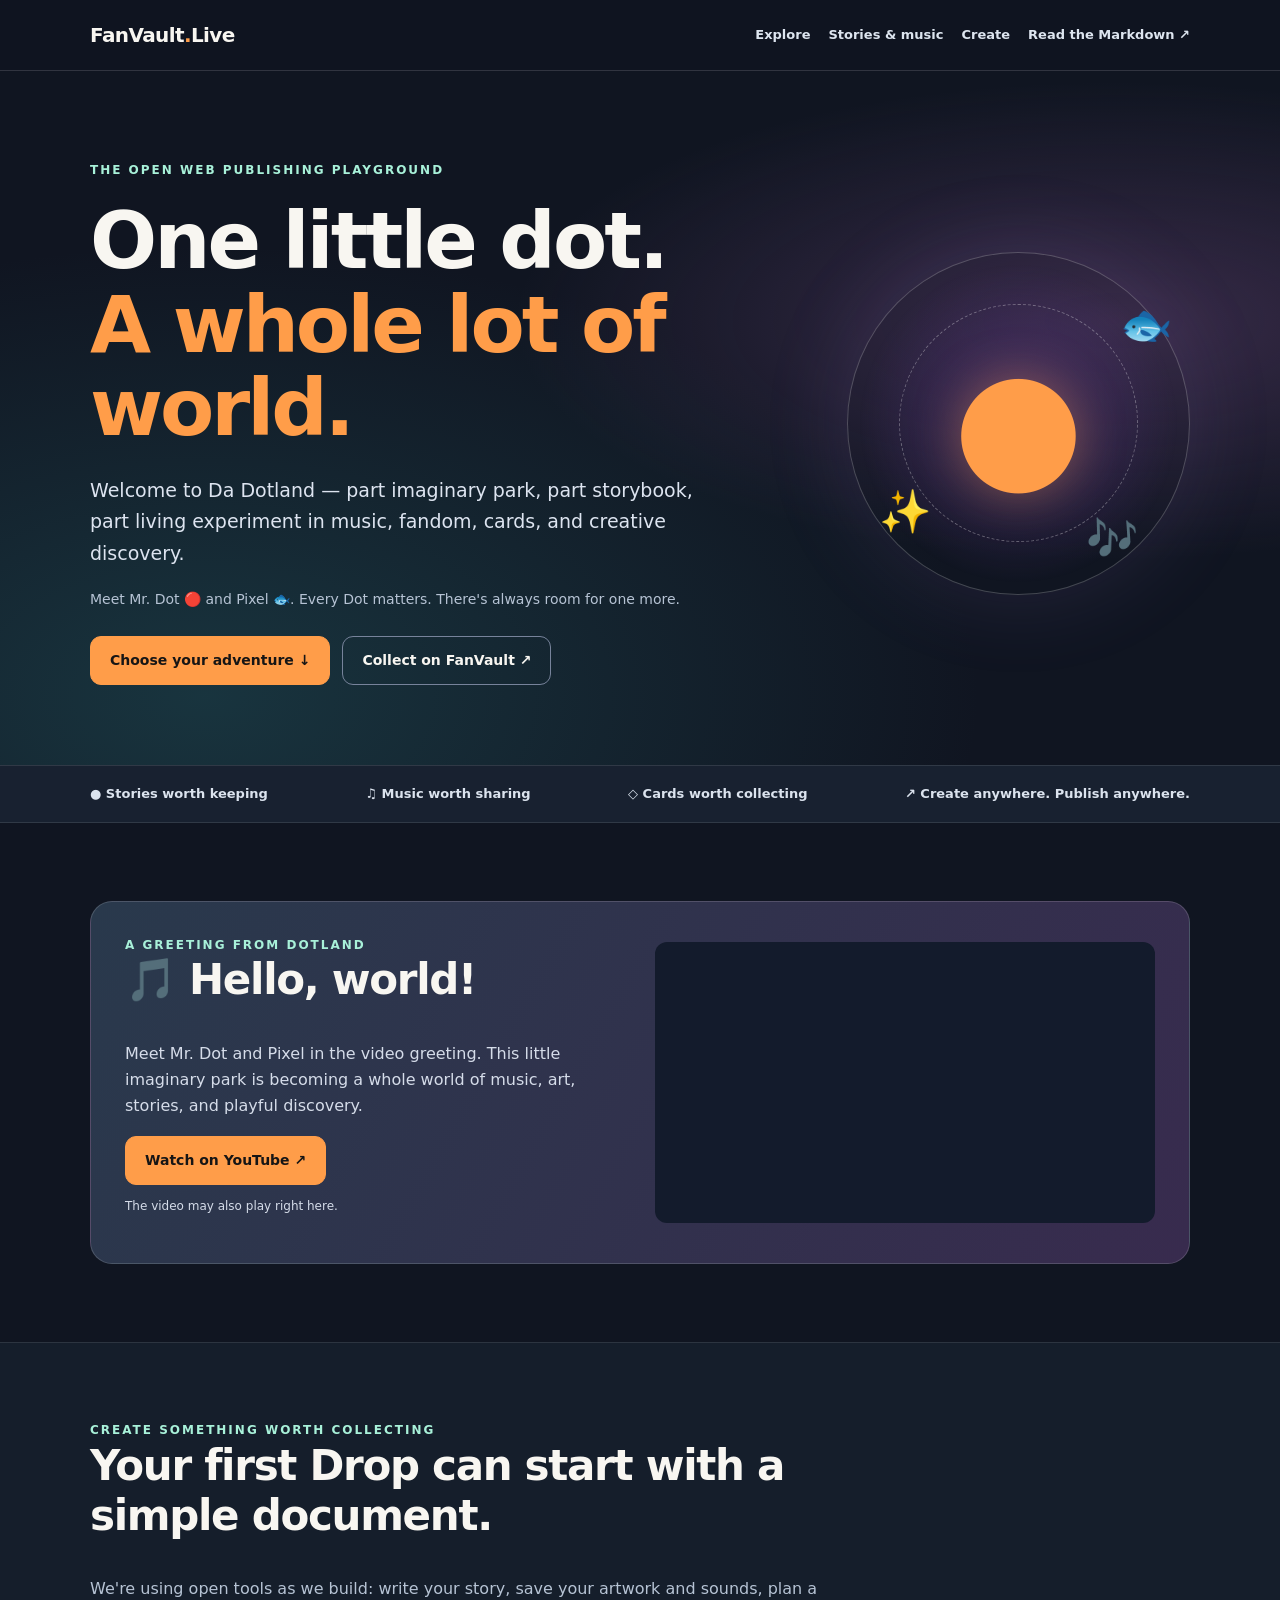
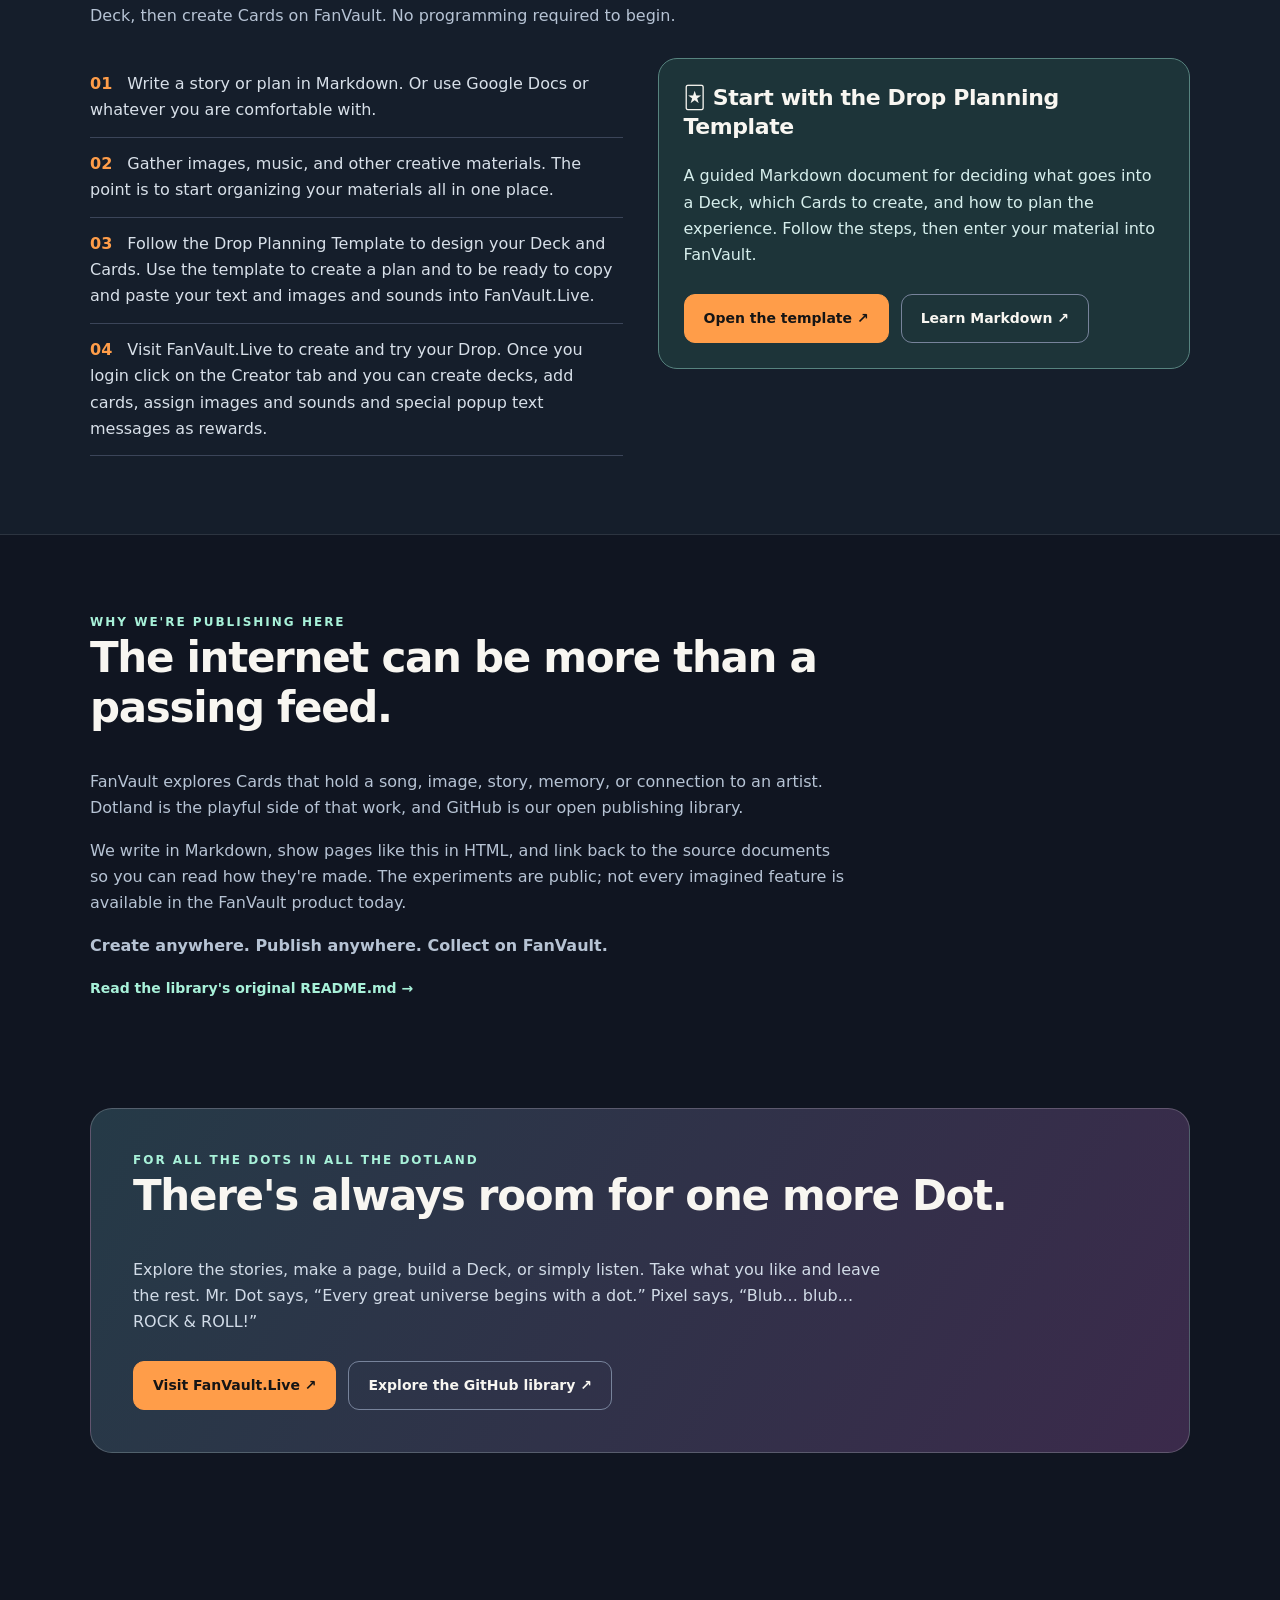
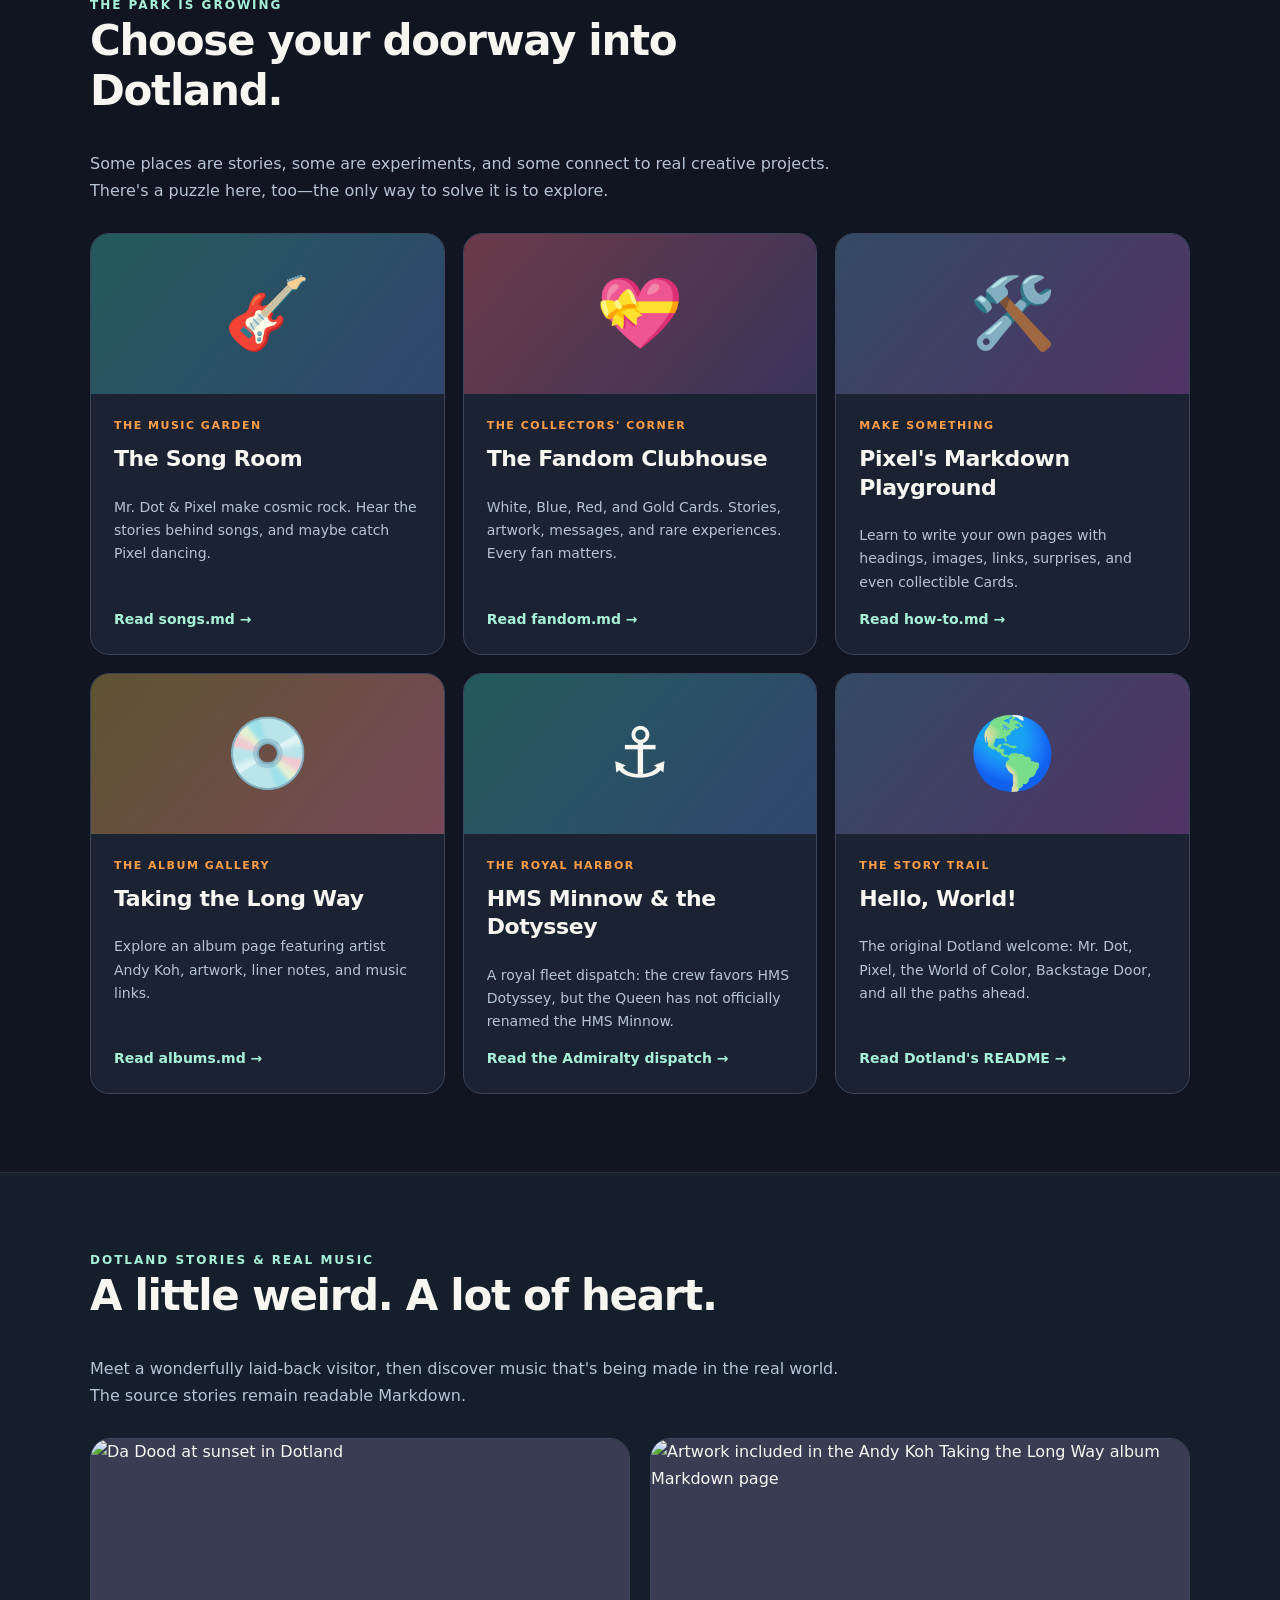
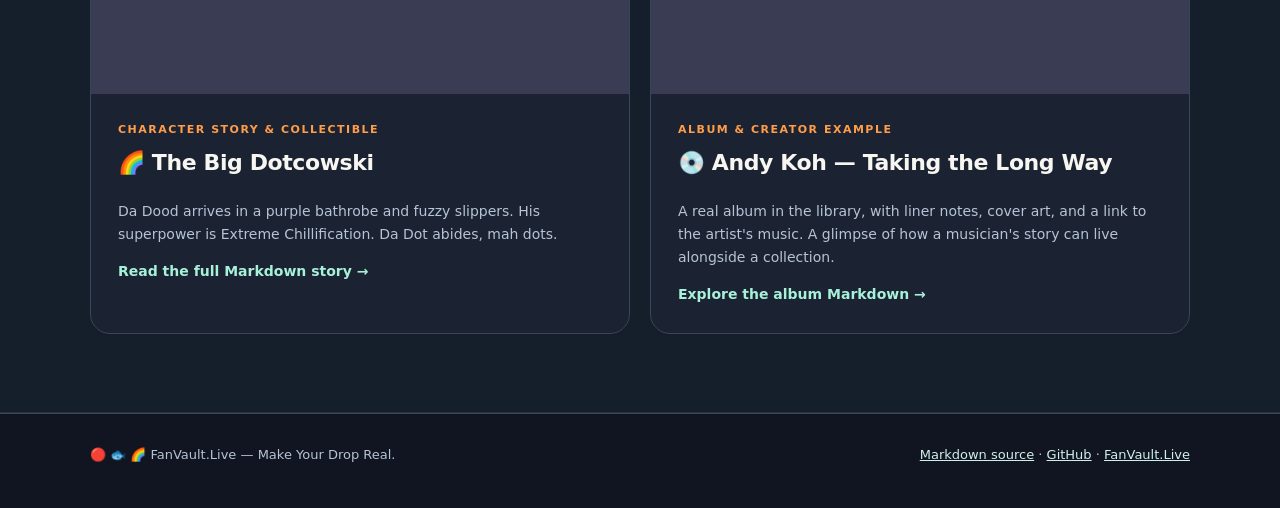
==== commit 0147445c: "Update index.html" ====
--- a/index.html
+++ b/index.html
@@ -1,17 +1,17 @@
 <!doctype html>
-<html lang="en"><head><meta charset="utf-8"><meta name="viewport" content="width=device-width,initial-scale=1"><meta name="description" content="Explore Dotland: an imaginative world of music, cards, stories, and open-web creativity from FanVault.Live."><meta name="theme-color" content="#101521"><title>Welcome to Dotland · FanVault.Live Open Web</title>
+<html lang="en"><head><meta charset="utf-8"><meta name="viewport" content="width=device-width,initial-scale=1"><t name="description" content="Explore Dotland: an imaginative world of music, cards, stories, and open-web creativity from FanVault.Live."><meta name="theme-color" content="#101521"><title>Welcome to Dotland · FanVault.Live Open Web</title>
 <style>
 :root{--bg:#101521;--panel:#1b2333;--panel2:#222d40;--text:#f8f6f1;--muted:#b6c3d4;--orange:#ff9d49;--mint:#a8f1d9;--border:#3b4559;--purple:#c8b5ff}*{box-sizing:border-box}html{scroll-behavior:smooth}body{margin:0;background:var(--bg);color:var(--text);font:16px/1.65 system-ui,-apple-system,Segoe UI,Arial,sans-serif}a{color:inherit}a:focus-visible{outline:3px solid var(--mint);outline-offset:3px}.wrap{max-width:1150px;margin:auto;padding:0 25px}.nav{border-bottom:1px solid #ffffff24;position:sticky;top:0;z-index:10;background:#101521f2;backdrop-filter:blur(10px)}.navinner{display:flex;align-items:center;justify-content:space-between;gap:20px;min-height:70px}.brand{text-decoration:none;font-weight:900;font-size:20px;letter-spacing:-.6px}.brand b{color:var(--orange)}.links{display:flex;flex-wrap:wrap;gap:18px;font-size:13px;font-weight:750}.links a{text-decoration:none;color:#dde5ef}.links a:hover{color:var(--orange)}.hero{background:radial-gradient(ellipse at 87% 36%,#67447775,transparent 38%),radial-gradient(ellipse at 16% 90%,#235c6470,transparent 51%);padding:90px 0 80px;overflow:hidden}.herogrid{display:grid;grid-template-columns:1.35fr .65fr;gap:45px;align-items:center}.eyebrow{text-transform:uppercase;letter-spacing:2px;color:var(--mint);font-size:12px;font-weight:850}h1,h2,h3,p{margin-top:0}h1{font-size:clamp(43px,6.5vw,79px);line-height:1.06;letter-spacing:-3px;margin:19px 0 24px}h1 span{color:var(--orange)}h2{font-size:clamp(29px,4vw,42px);line-height:1.2;letter-spacing:-1.3px}h3{font-size:22px;line-height:1.3;letter-spacing:-.4px}.lead{color:#dde4f0;font-size:19px;max-width:630px}.subtitle{font-size:14px;color:var(--muted);margin:18px 0}.actions{display:flex;gap:12px;flex-wrap:wrap;margin-top:25px}.button{display:inline-block;padding:12px 19px;text-decoration:none;border-radius:11px;border:1px solid #77839b;font-size:14px;font-weight:800}.button.primary{background:var(--orange);color:#161515;border-color:var(--orange)}.button:hover{filter:brightness(1.14);transform:translateY(-1px)}.orb{border-radius:100%;border:1px solid #ffffff37;aspect-ratio:1;max-width:360px;width:100%;display:grid;place-items:center;background:radial-gradient(circle,#5a37888c,transparent 66%);position:relative;box-shadow:0 0 90px #af84e522}.orb:before{content:"";position:absolute;inset:15%;border-radius:50%;border:1px dashed #ffffff50}.dot{font-size:150px;color:var(--orange);line-height:1;text-shadow:0 0 50px #ff9d4966}.orb i{position:absolute;font-style:normal;font-size:42px}.orb .fish{right:5%;top:11%}.orb .star{left:9%;bottom:14%}.orb .notes{right:15%;bottom:6%}.ribbon{background:#182130;border-block:1px solid #ffffff1b}.ribbon .wrap{display:flex;gap:12px;justify-content:space-between;flex-wrap:wrap;padding-block:17px;font-size:13px;font-weight:750;color:#dbe3ee}section{padding:78px 0}.sectionintro{max-width:760px;margin-bottom:29px}.sectionintro p{color:var(--muted)}.grid{display:grid;grid-template-columns:repeat(3,1fr);gap:18px}.card{display:flex;flex-direction:column;overflow:hidden;border:1px solid var(--border);border-radius:19px;background:var(--panel)}.card:hover{border-color:#8290a7;transform:translateY(-2px)}.art{height:160px;display:grid;place-items:center;font-size:70px;background:linear-gradient(130deg,#334a65,#513365)}.art.green{background:linear-gradient(130deg,#235a5a,#30466f)}.art.red{background:linear-gradient(130deg,#6b3a48,#39345a)}.art.gold{background:linear-gradient(130deg,#5e5431,#774858)}.content{padding:23px;flex:1;display:flex;flex-direction:column}.eyelabel{font-size:11px;letter-spacing:1.5px;text-transform:uppercase;color:var(--orange);font-weight:850;margin-bottom:10px}.content p{font-size:14px;color:var(--muted)}.more{font-weight:850;font-size:14px;color:var(--mint);text-decoration:none;margin-top:auto}.more:hover{text-decoration:underline}.stage{background:#151e2b;border-block:1px solid #ffffff19}.columns{display:grid;grid-template-columns:repeat(2,1fr);gap:20px}.feature{border-radius:20px;border:1px solid var(--border);overflow:hidden;background:var(--panel)}.feature img{display:block;width:100%;height:255px;object-fit:cover;background:#3a3c53}.feature .content{padding:27px}.feature p{color:var(--muted);font-size:14px}.video{display:grid;grid-template-columns:1fr 1fr;gap:30px;align-items:center;background:linear-gradient(120deg,#29394c,#382b4e);border:1px solid #ffffff27;border-radius:22px;padding:34px}.videobox{aspect-ratio:16/9;width:100%;border:0;border-radius:12px;background:#131b2c}.video p{color:#d5dce9}.path{display:grid;grid-template-columns:1fr 1fr;gap:35px;align-items:start}.steps{list-style:none;padding:0;margin:0}.steps li{padding:13px 0;border-bottom:1px solid var(--border);color:#d8e0e9}.steps li b{color:var(--orange);margin-right:10px}.note{background:#1d3439;border:1px solid #57837f;border-radius:19px;padding:25px}.note p{color:#d6eeec}.small{font-size:12px;color:var(--muted)}.callout{background:linear-gradient(120deg,#253a47,#3b2a4b);border:1px solid #ffffff33;border-radius:22px;padding:42px;margin:0 0 65px}.callout p{color:#d1dbe7;max-width:750px}footer{padding:30px 0 42px;border-top:1px solid var(--border);color:var(--muted);font-size:13px}footer .wrap{display:flex;gap:16px;justify-content:space-between;flex-wrap:wrap}footer a{color:#d1efe9}.inline{color:var(--mint);font-weight:750}.tiny{font-size:12px;color:var(--muted)}
 @media(max-width:850px){.herogrid,.path,.video{grid-template-columns:1fr}.orb{display:none}.grid{grid-template-columns:repeat(2,1fr)}}@media(max-width:590px){.navinner{flex-direction:column;align-items:start;padding:13px 0}.links{gap:12px}.hero{padding:56px 0}.wrap{padding:0 18px}h1{letter-spacing:-2px}.grid,.columns{grid-template-columns:1fr}.video{padding:20px}section{padding:55px 0}.callout{padding:26px}}
 </style></head><body>
 <header class="nav"><div class="wrap navinner"><a class="brand" href="https://fanvault.live">FanVault<b>.</b>Live</a><nav class="links" aria-label="Page sections"><a href="#explore">Explore</a><a href="#stories">Stories &amp; music</a><a href="#create">Create</a><a href="https://github.com/FanVaultLive/fanvaultlive.github.io">Read the Markdown ↗</a></nav></div></header>
 <main>
-<div class="hero"><div class="wrap herogrid"><div><div class="eyebrow">The open web publishing playground</div><h1>One little dot.<br><span>A whole world.</span></h1><p class="lead">Welcome to Da Dotland — part imaginary park, part storybook, part living experiment in music, fandom, cards, and creative discovery.</p><p class="subtitle">Meet Mr. Dot 🔴 and Pixel 🐟. Every Dot matters. There's always room for one more.</p><div class="actions"><a class="button primary" href="#explore">Choose your adventure ↓</a><a class="button" href="https://fanvault.live">Collect on FanVault ↗</a></div></div><div class="orb" aria-hidden="true"><div class="dot">●</div><i class="fish">🐟</i><i class="star">✨</i><i class="notes">🎶</i></div></div></div>
+<div class="hero"><div class="wrap herogrid"><div><div class="eyebrow">The open web publishing playground</div><h1>One little dot.<br><span>A whole lot of world.</span></h1><p class="lead">Welcome to Da Dotland — part imaginary park, part storybook, part living experiment in music, fandom, cards, and creative discovery.</p><p class="subtitle">Meet Mr. Dot 🔴 and Pixel 🐟. Every Dot matters. There's always room for one more.</p><div class="actions"><a class="button primary" href="#explore">Choose your adventure ↓</a><a class="button" href="https://fanvault.live">Collect on FanVault ↗</a></div></div><div class="orb" aria-hidden="true"><div class="dot">●</div><i class="fish">🐟</i><i class="star">✨</i><i class="notes">🎶</i></div></div></div>
 <div class="ribbon"><div class="wrap"><span>● Stories worth keeping</span><span>♫ Music worth sharing</span><span>◇ Cards worth collecting</span><span>↗ Create anywhere. Publish anywhere.</span></div></div>
 <section><div class="wrap"><div class="video"><div><div class="eyebrow">A greeting from Dotland</div><h2>🎵 Hello, world!</h2><p>Meet Mr. Dot and Pixel in the video greeting. This little imaginary park is becoming a whole world of music, art, stories, and playful discovery.</p><a class="button primary" href="https://youtu.be/vUxGBPxB9oE?si=6CpYvELCYHnpvYru" target="_blank" rel="noopener noreferrer">Watch on YouTube ↗</a><p class="tiny" style="margin-top:12px">The video may also play right here.</p></div><iframe class="videobox" title="Welcome to Da Dotland — Video Greetings" loading="lazy" referrerpolicy="strict-origin-when-cross-origin" allow="accelerometer; autoplay; clipboard-write; encrypted-media; gyroscope; picture-in-picture; web-share" allowfullscreen src="https://www.youtube-nocookie.com/embed/vUxGBPxB9oE"></iframe></div></div></section>
 <section id="create" class="stage"><div class="wrap"><div class="sectionintro"><div class="eyebrow">Create something worth collecting</div><h2>Your first Drop can start with a simple document.</h2><p>We're using open tools as we build: write your story, save your artwork and sounds, plan a Deck, then create Cards on FanVault. No programming required to begin.</p></div><div class="path"><ol class="steps"><li><b>01</b> Write a story or plan in Markdown. Or use Google Docs or whatever you are comfortable with.</li><li><b>02</b> Gather images, music, and other creative materials.  The point is to start organizing your materials all in one place.</li><li><b>03</b> Follow the Drop Planning Template to design your Deck and Cards. Use the template to create a plan and to be ready to copy and paste your text and images and sounds into FanVault.Live.</li><li><b>04</b> Visit FanVault.Live to create and try your Drop.  Once you login click on the Creator tab and you can create decks, add cards, assign images and sounds and special popup text messages as rewards.</li></ol><div class="note"><h3>🃏 Start with the Drop Planning Template</h3><p>A guided Markdown document for deciding what goes into a Deck, which Cards to create, and how to plan the experience. Follow the steps, then enter your material into FanVault.</p><div class="actions"><a class="button primary" href="https://github.com/FanVaultLive/fanvaultlive.github.io/blob/main/Drop-Planning-Template.md">Open the template ↗</a><a class="button" href="https://github.com/FanVaultLive/fanvaultlive.github.io/blob/main/Dotland/how-to.md">Learn Markdown ↗</a></div></div></div></div></section>
 <section><div class="wrap"><div class="sectionintro"><div class="eyebrow">Why we're publishing here</div><h2>The internet can be more than a passing feed.</h2><p>FanVault explores Cards that hold a song, image, story, memory, or connection to an artist. Dotland is the playful side of that work, and GitHub is our open publishing library.</p><p>We write in Markdown, show pages like this in HTML, and link back to the source documents so you can read how they're made. The experiments are public; not every imagined feature is available in the FanVault product today.</p><p><strong>Create anywhere. Publish anywhere. Collect on FanVault.</strong></p><a class="more" href="https://github.com/FanVaultLive/fanvaultlive.github.io/blob/main/README.md">Read the library's original README.md →</a></div></div></section>
-<div class="wrap"><div class="callout"><div class="eyebrow">For all the dots in all the Dotland</div><h2>There's always room for one more Dot.</h2><p>Explore the stories, make a page, build a Deck, or simply listen. Take what you like and leave the rest. Mr. Dot says, “Every great universe begins with a dot.” Pixel says, “Blub... blub... ROCK &amp; ROLL!”</p><div class="actions"><a class="button primary" href="https://fanvault.live">Visit FanVault.Live ↗</a><a class="button" href="https://github.com/FanVaultLive">Explore the GitHub library ↗</a></div></div></div>
+<div class="wrap"><div class="callout"><div class="eyebrow">For all the dots in all the Dotland</div><h2>There's always room for one more Dot.</h2><p>Explore the stories, make a page, build a Deck, or simply listen. Take what you like and leave the rest. Mr. Dot says, “Every great universe begins with a dot.” Pixel says, “Blub... blub... ROCK &amp; ROLL!”</p><div class="actions"><a class="button primary" href="https://fanvault.live">Visit FanVault.Live ↗</a><a class="button" href="https://github.com/FanVaultLive/fanvaultlive.github.io">Explore the GitHub library ↗</a></div></div></div>
 <section id="explore"><div class="wrap"><div class="sectionintro"><div class="eyebrow">The park is growing</div><h2>Choose your doorway into Dotland.</h2><p>Some places are stories, some are experiments, and some connect to real creative projects. There's a puzzle here, too—the only way to solve it is to explore.</p></div><div class="grid">
 <article class="card"><div class="art green">🎸</div><div class="content"><div class="eyelabel">The Music Garden</div><h3>The Song Room</h3><p>Mr. Dot &amp; Pixel make cosmic rock. Hear the stories behind songs, and maybe catch Pixel dancing.</p><a class="more" href="https://github.com/FanVaultLive/fanvaultlive.github.io/blob/main/Dotland/songs.md">Read songs.md →</a></div></article>
 <article class="card"><div class="art red">💝</div><div class="content"><div class="eyelabel">The Collectors' Corner</div><h3>The Fandom Clubhouse</h3><p>White, Blue, Red, and Gold Cards. Stories, artwork, messages, and rare experiences. Every fan matters.</p><a class="more" href="https://github.com/FanVaultLive/fanvaultlive.github.io/blob/main/Dotland/fandom.md">Read fandom.md →</a></div></article>
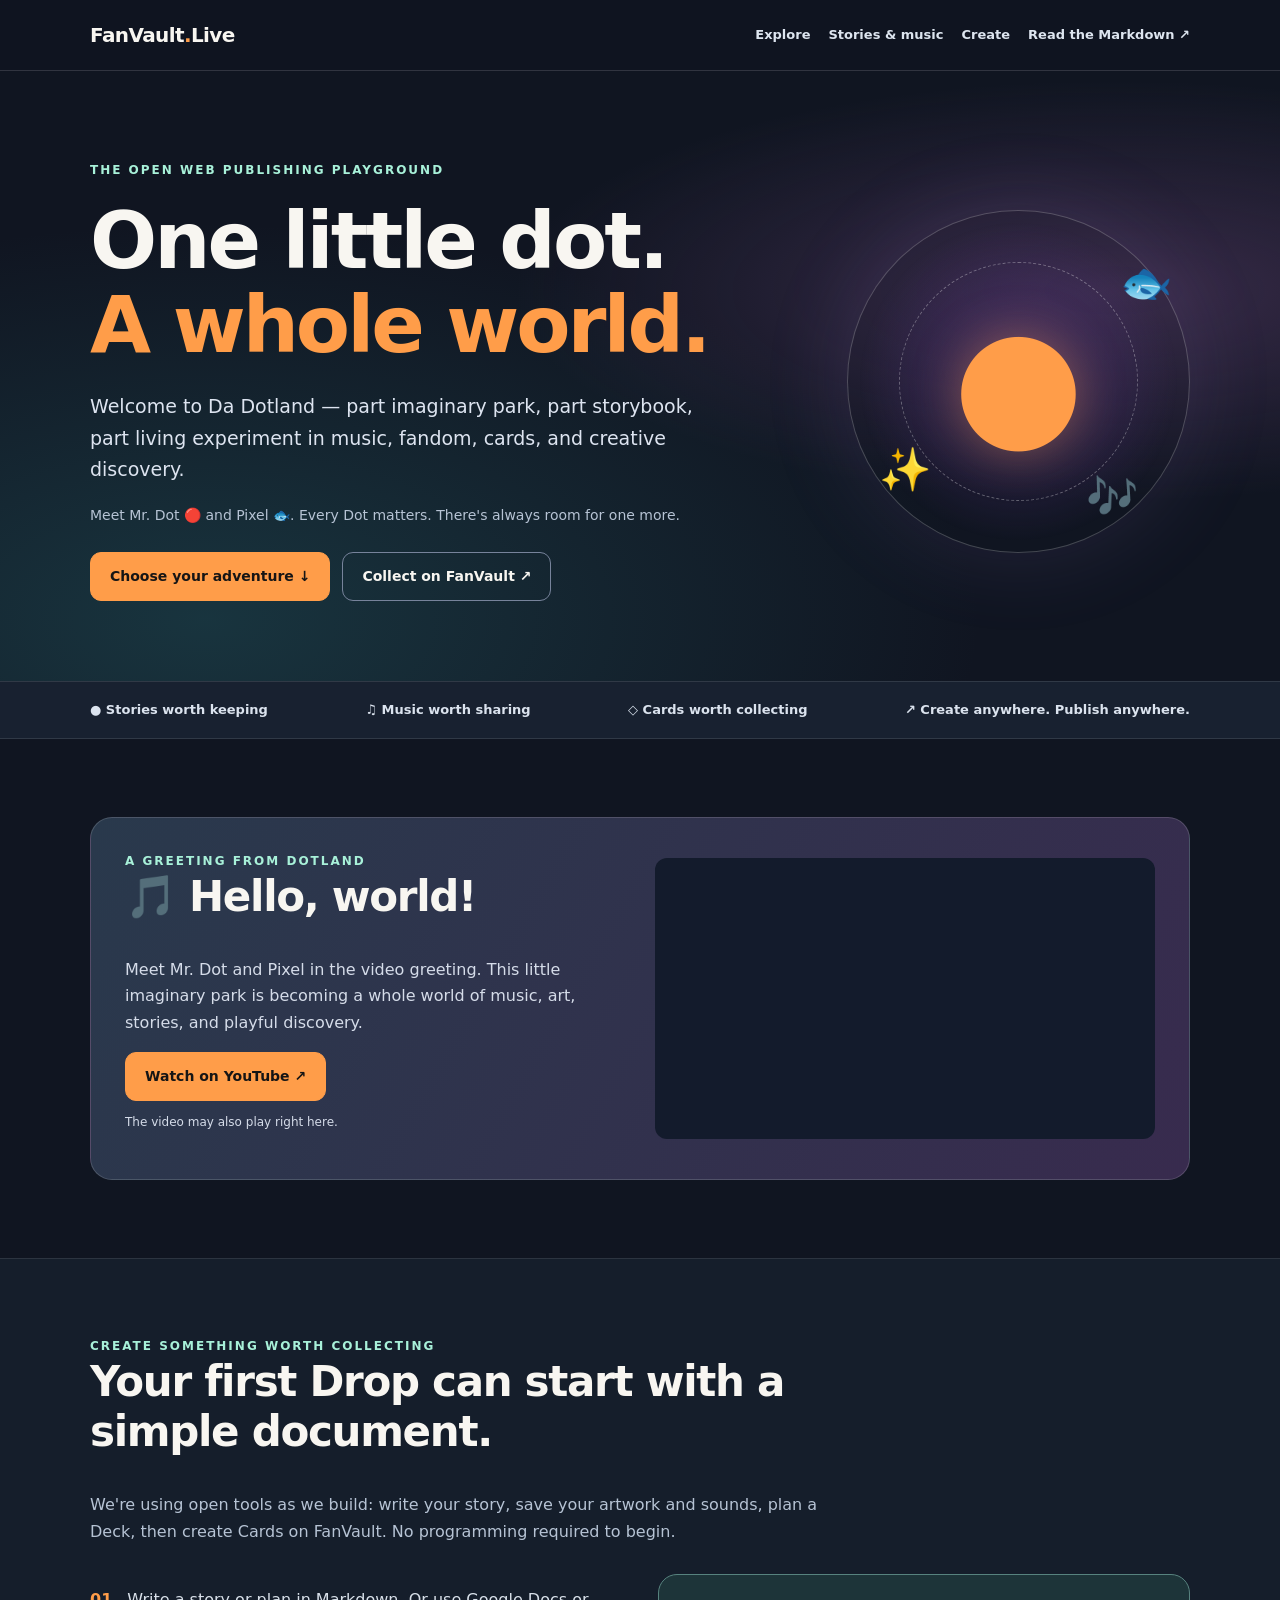
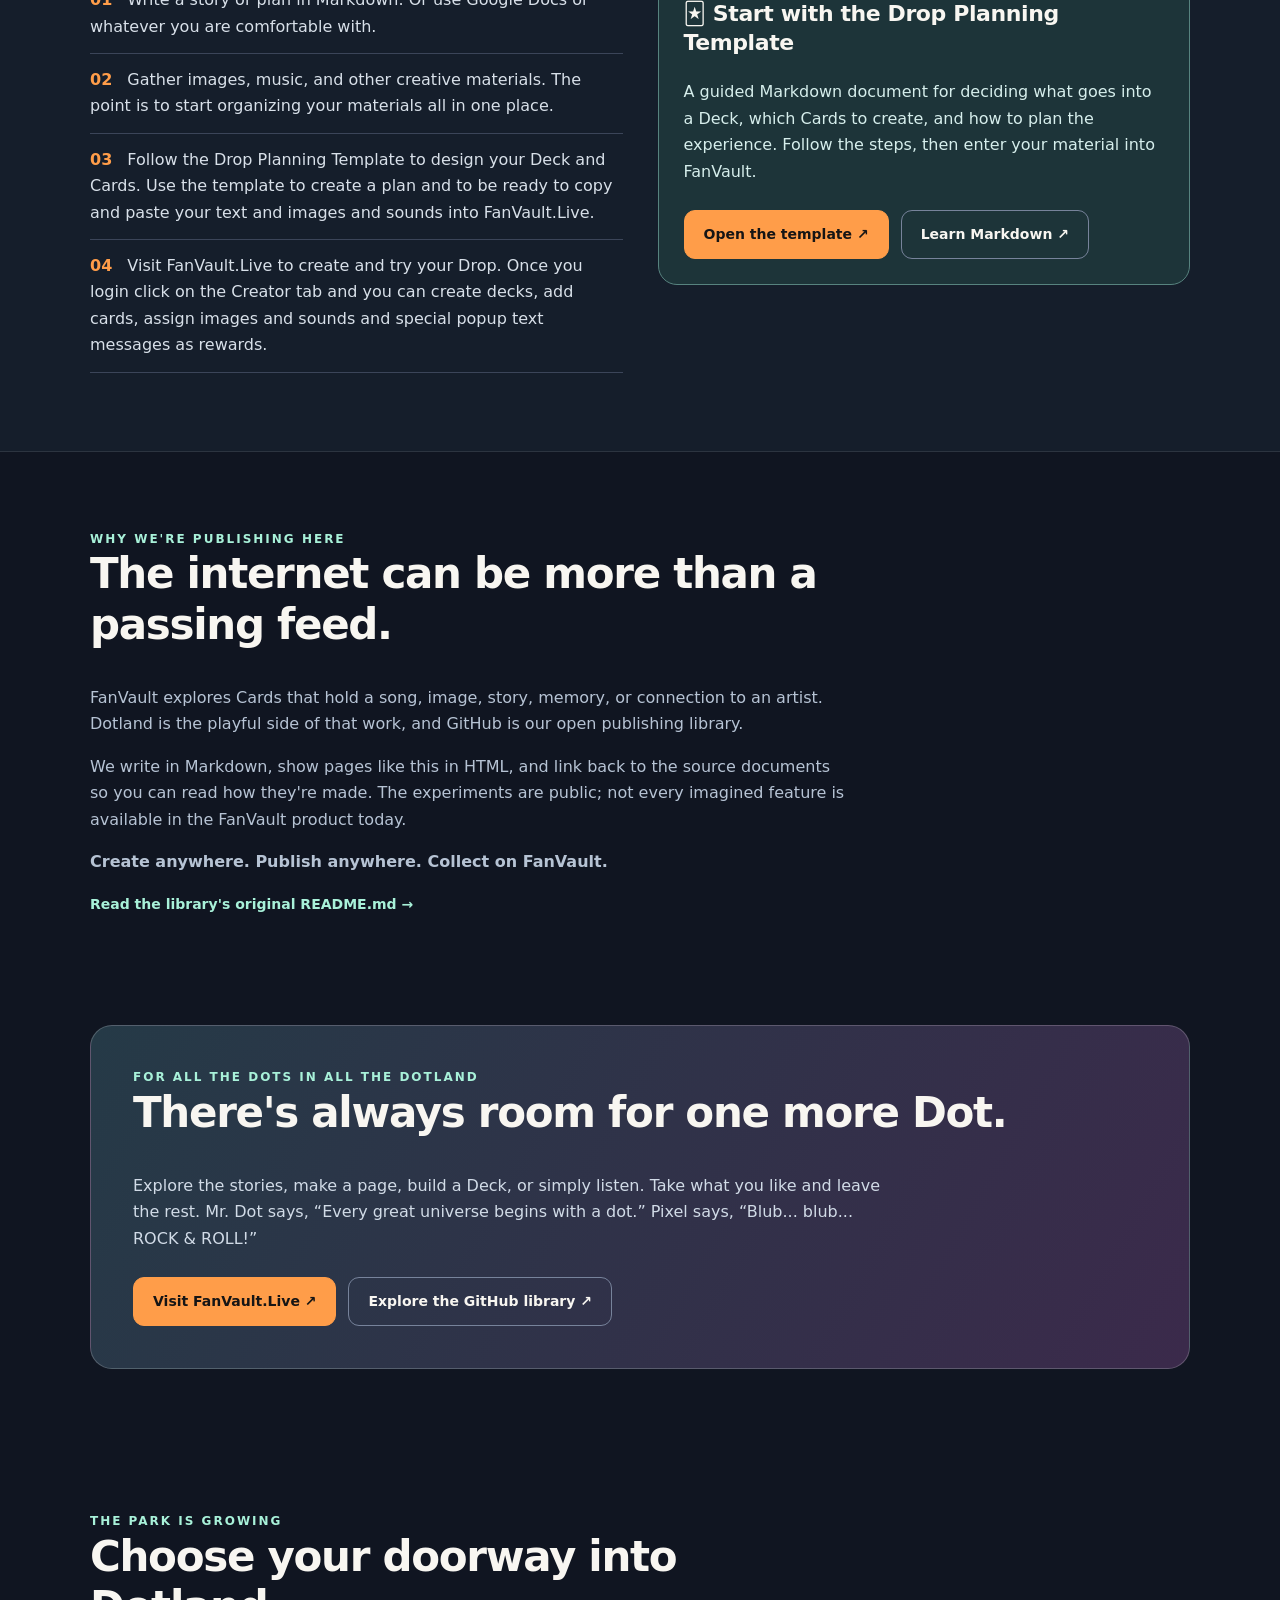
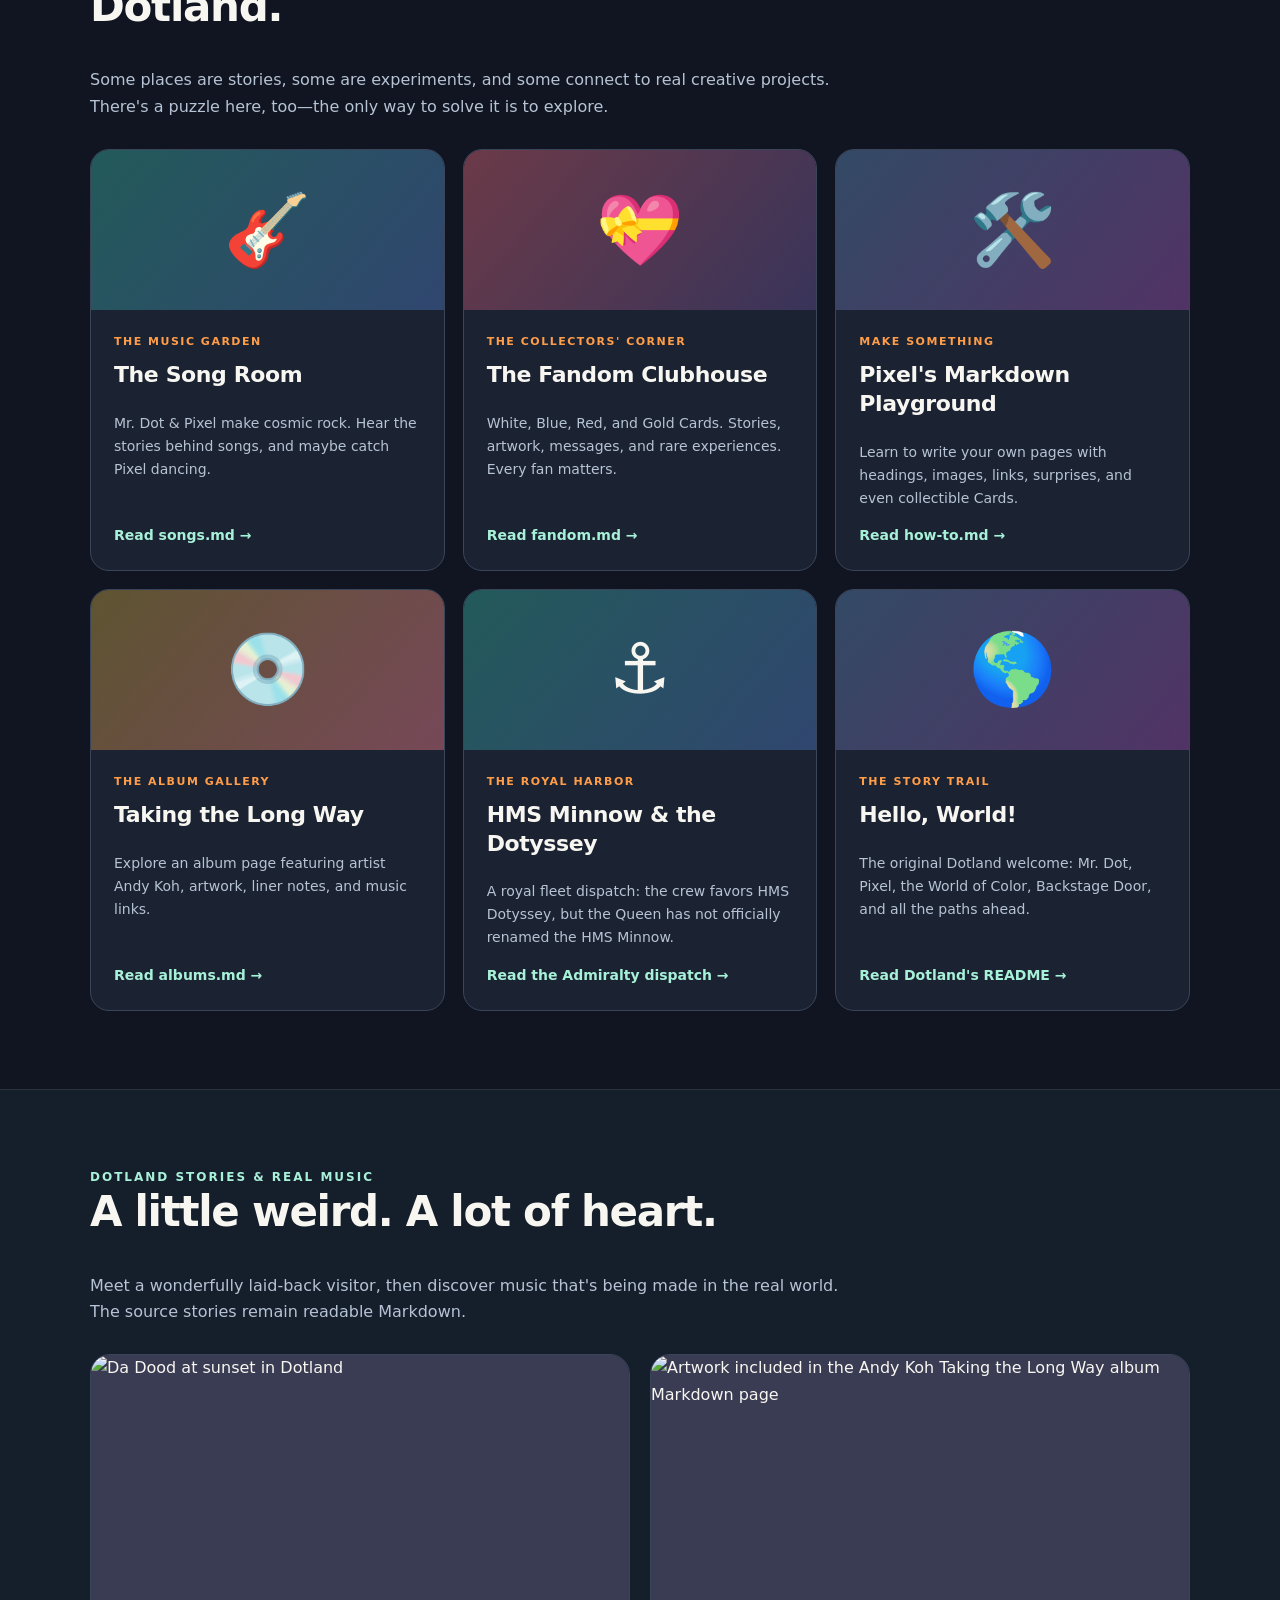
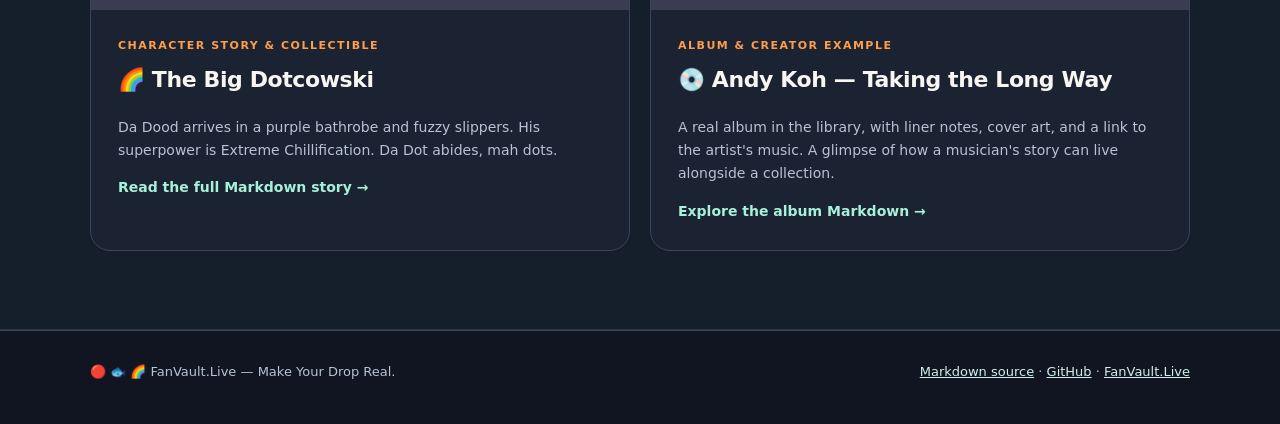
==== commit 5338324c: "Update index.html" ====
--- a/index.html
+++ b/index.html
@@ -6,7 +6,7 @@
 </style></head><body>
 <header class="nav"><div class="wrap navinner"><a class="brand" href="https://fanvault.live">FanVault<b>.</b>Live</a><nav class="links" aria-label="Page sections"><a href="#explore">Explore</a><a href="#stories">Stories &amp; music</a><a href="#create">Create</a><a href="https://github.com/FanVaultLive/fanvaultlive.github.io">Read the Markdown ↗</a></nav></div></header>
 <main>
-<div class="hero"><div class="wrap herogrid"><div><div class="eyebrow">The open web publishing playground</div><h1>One little dot.<br><span>A whole lot of world.</span></h1><p class="lead">Welcome to Da Dotland — part imaginary park, part storybook, part living experiment in music, fandom, cards, and creative discovery.</p><p class="subtitle">Meet Mr. Dot 🔴 and Pixel 🐟. Every Dot matters. There's always room for one more.</p><div class="actions"><a class="button primary" href="#explore">Choose your adventure ↓</a><a class="button" href="https://fanvault.live">Collect on FanVault ↗</a></div></div><div class="orb" aria-hidden="true"><div class="dot">●</div><i class="fish">🐟</i><i class="star">✨</i><i class="notes">🎶</i></div></div></div>
+<div class="hero"><div class="wrap herogrid"><div><div class="eyebrow">The open web publishing playground</div><h1>One little dot.<br><span>A whole world.</span></h1><p class="lead">Welcome to Da Dotland — part imaginary park, part storybook, part living experiment in music, fandom, cards, and creative discovery.</p><p class="subtitle">Meet Mr. Dot 🔴 and Pixel 🐟. Every Dot matters. There's always room for one more.</p><div class="actions"><a class="button primary" href="#explore">Choose your adventure ↓</a><a class="button" href="https://fanvault.live">Collect on FanVault ↗</a></div></div><div class="orb" aria-hidden="true"><div class="dot">●</div><i class="fish">🐟</i><i class="star">✨</i><i class="notes">🎶</i></div></div></div>
 <div class="ribbon"><div class="wrap"><span>● Stories worth keeping</span><span>♫ Music worth sharing</span><span>◇ Cards worth collecting</span><span>↗ Create anywhere. Publish anywhere.</span></div></div>
 <section><div class="wrap"><div class="video"><div><div class="eyebrow">A greeting from Dotland</div><h2>🎵 Hello, world!</h2><p>Meet Mr. Dot and Pixel in the video greeting. This little imaginary park is becoming a whole world of music, art, stories, and playful discovery.</p><a class="button primary" href="https://youtu.be/vUxGBPxB9oE?si=6CpYvELCYHnpvYru" target="_blank" rel="noopener noreferrer">Watch on YouTube ↗</a><p class="tiny" style="margin-top:12px">The video may also play right here.</p></div><iframe class="videobox" title="Welcome to Da Dotland — Video Greetings" loading="lazy" referrerpolicy="strict-origin-when-cross-origin" allow="accelerometer; autoplay; clipboard-write; encrypted-media; gyroscope; picture-in-picture; web-share" allowfullscreen src="https://www.youtube-nocookie.com/embed/vUxGBPxB9oE"></iframe></div></div></section>
 <section id="create" class="stage"><div class="wrap"><div class="sectionintro"><div class="eyebrow">Create something worth collecting</div><h2>Your first Drop can start with a simple document.</h2><p>We're using open tools as we build: write your story, save your artwork and sounds, plan a Deck, then create Cards on FanVault. No programming required to begin.</p></div><div class="path"><ol class="steps"><li><b>01</b> Write a story or plan in Markdown. Or use Google Docs or whatever you are comfortable with.</li><li><b>02</b> Gather images, music, and other creative materials.  The point is to start organizing your materials all in one place.</li><li><b>03</b> Follow the Drop Planning Template to design your Deck and Cards. Use the template to create a plan and to be ready to copy and paste your text and images and sounds into FanVault.Live.</li><li><b>04</b> Visit FanVault.Live to create and try your Drop.  Once you login click on the Creator tab and you can create decks, add cards, assign images and sounds and special popup text messages as rewards.</li></ol><div class="note"><h3>🃏 Start with the Drop Planning Template</h3><p>A guided Markdown document for deciding what goes into a Deck, which Cards to create, and how to plan the experience. Follow the steps, then enter your material into FanVault.</p><div class="actions"><a class="button primary" href="https://github.com/FanVaultLive/fanvaultlive.github.io/blob/main/Drop-Planning-Template.md">Open the template ↗</a><a class="button" href="https://github.com/FanVaultLive/fanvaultlive.github.io/blob/main/Dotland/how-to.md">Learn Markdown ↗</a></div></div></div></div></section>
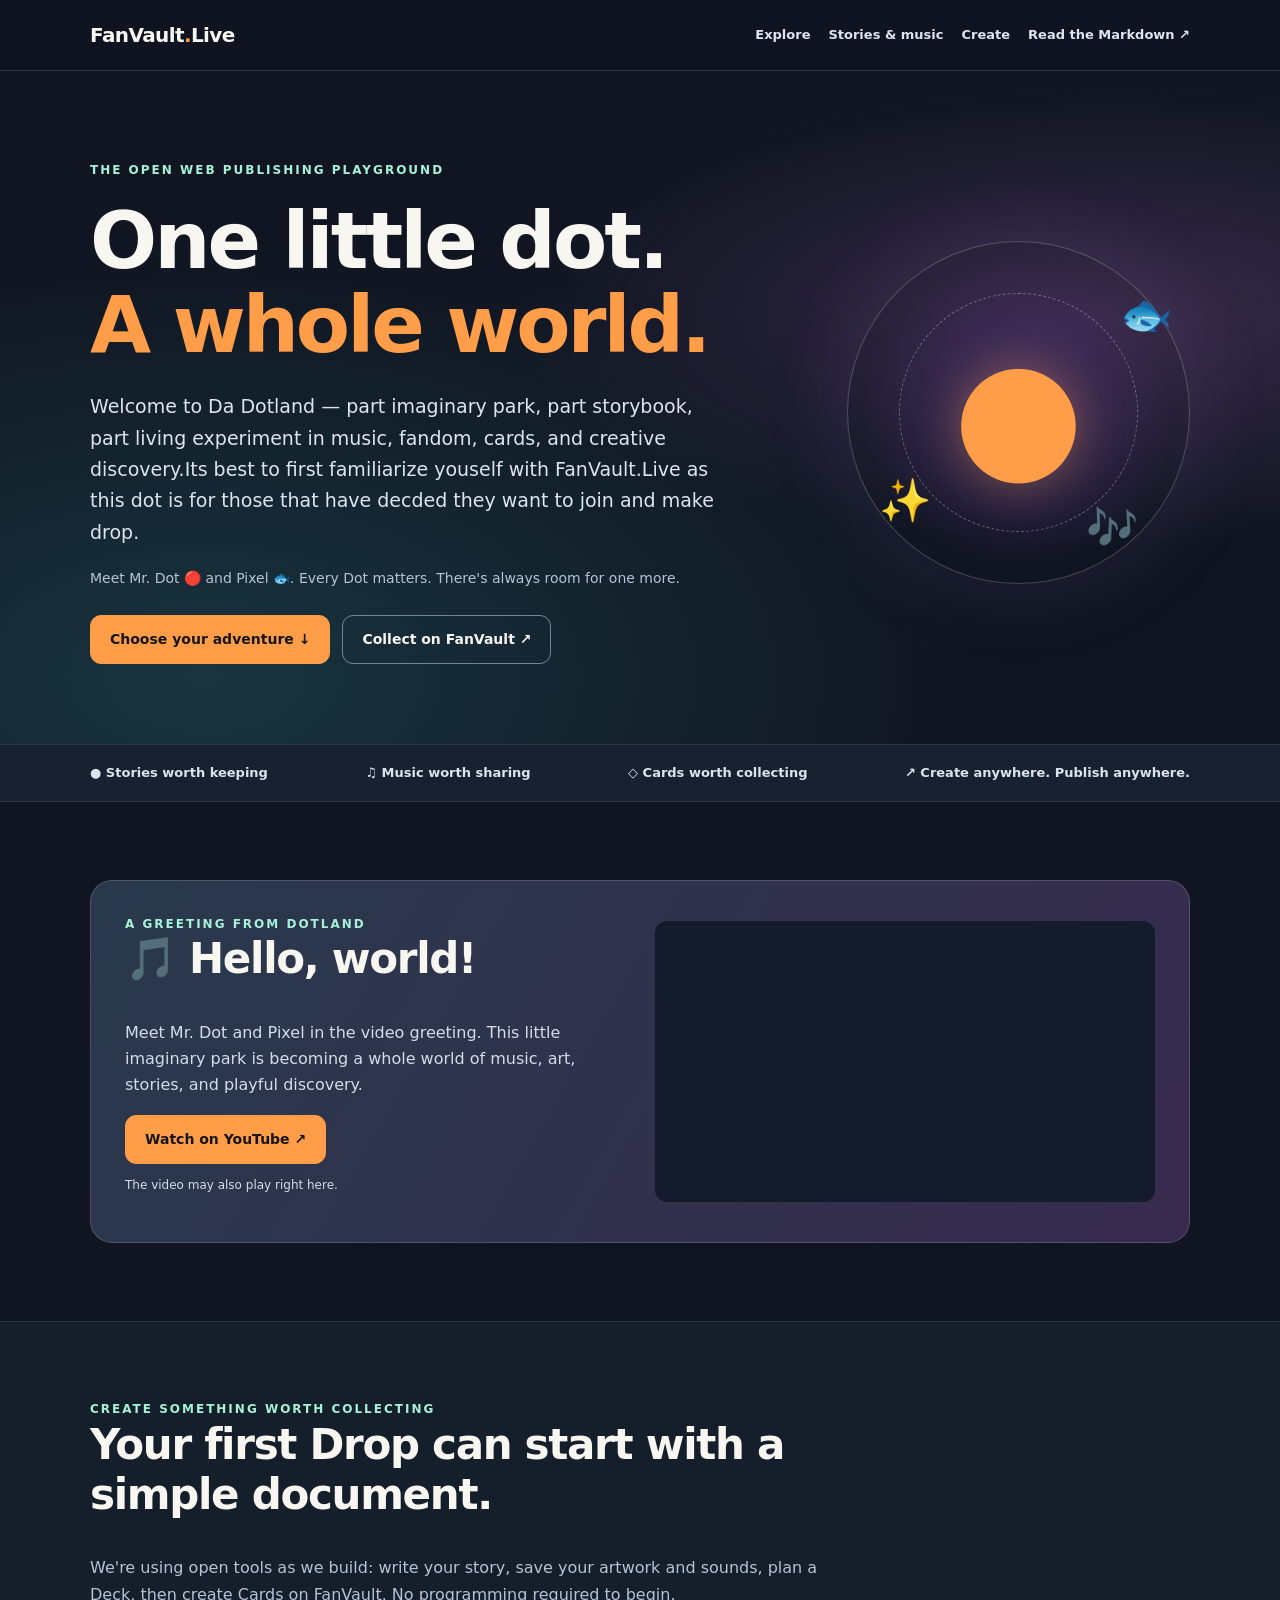
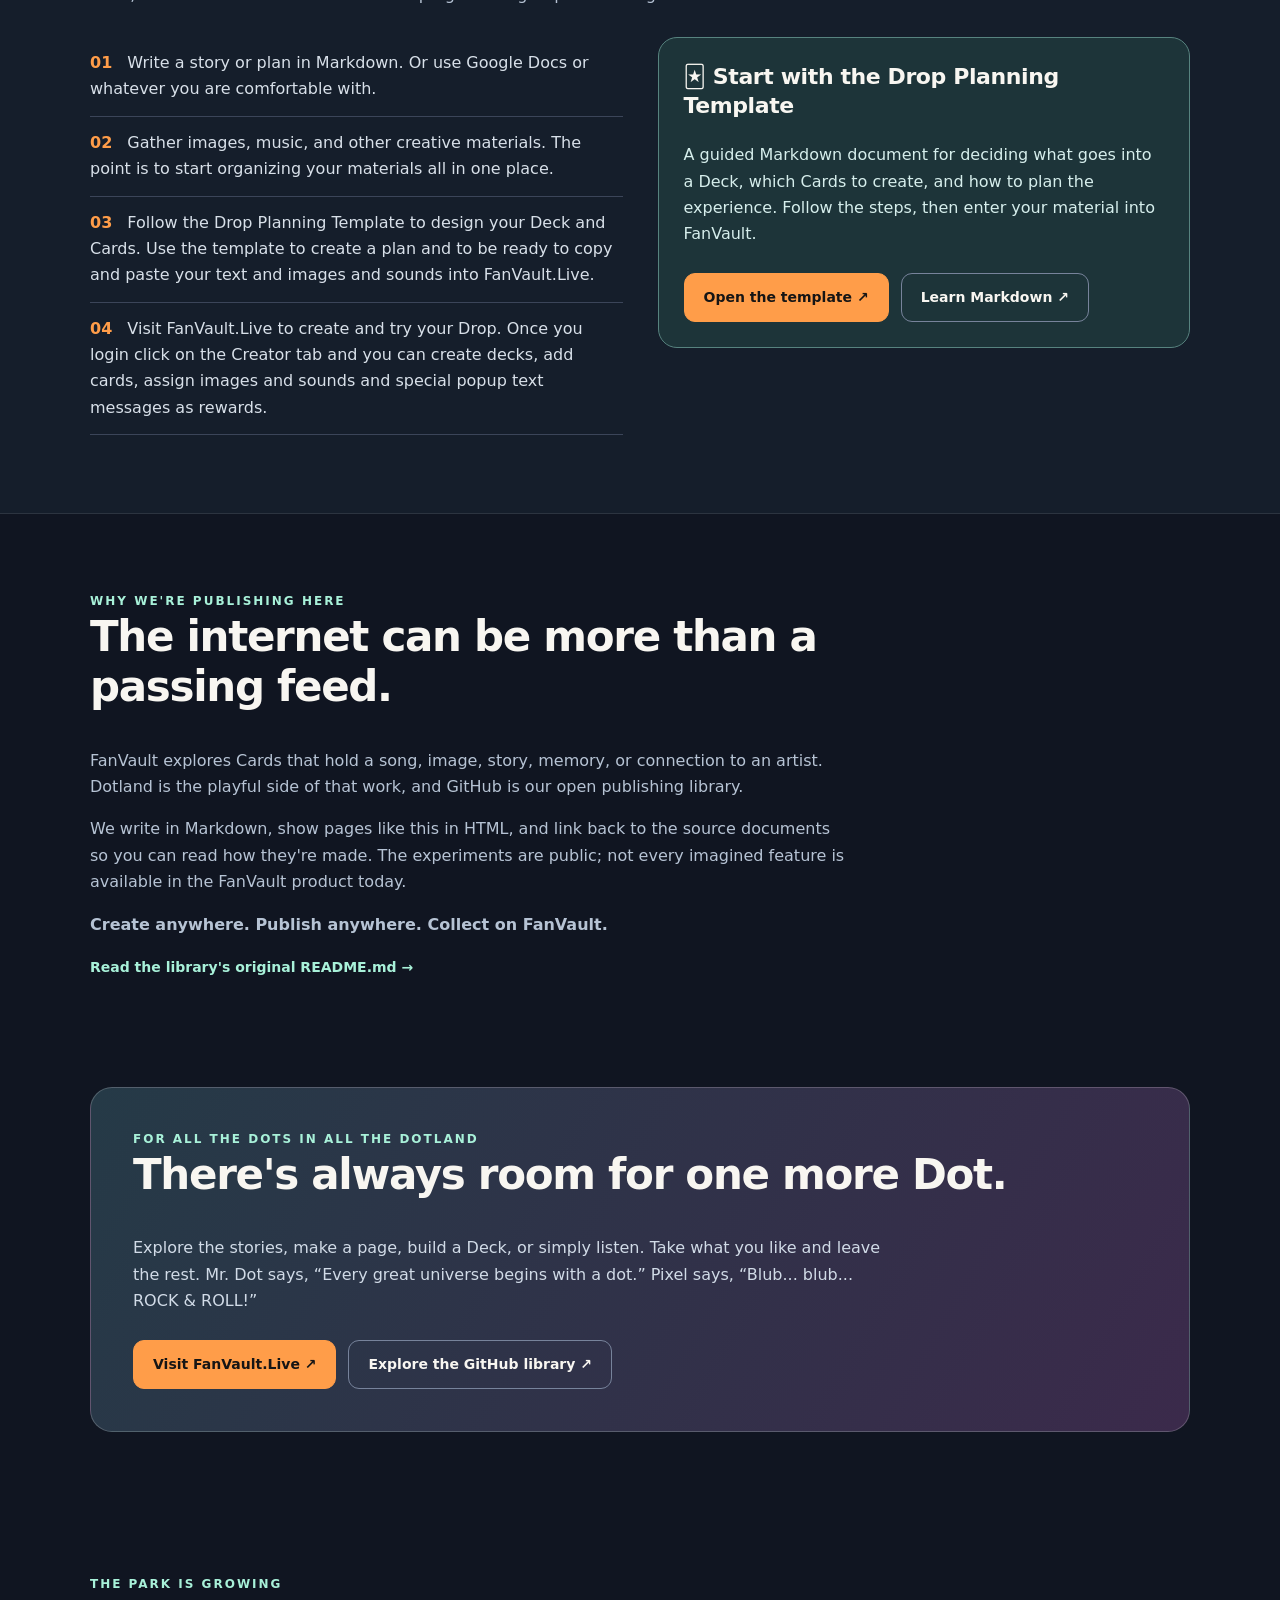
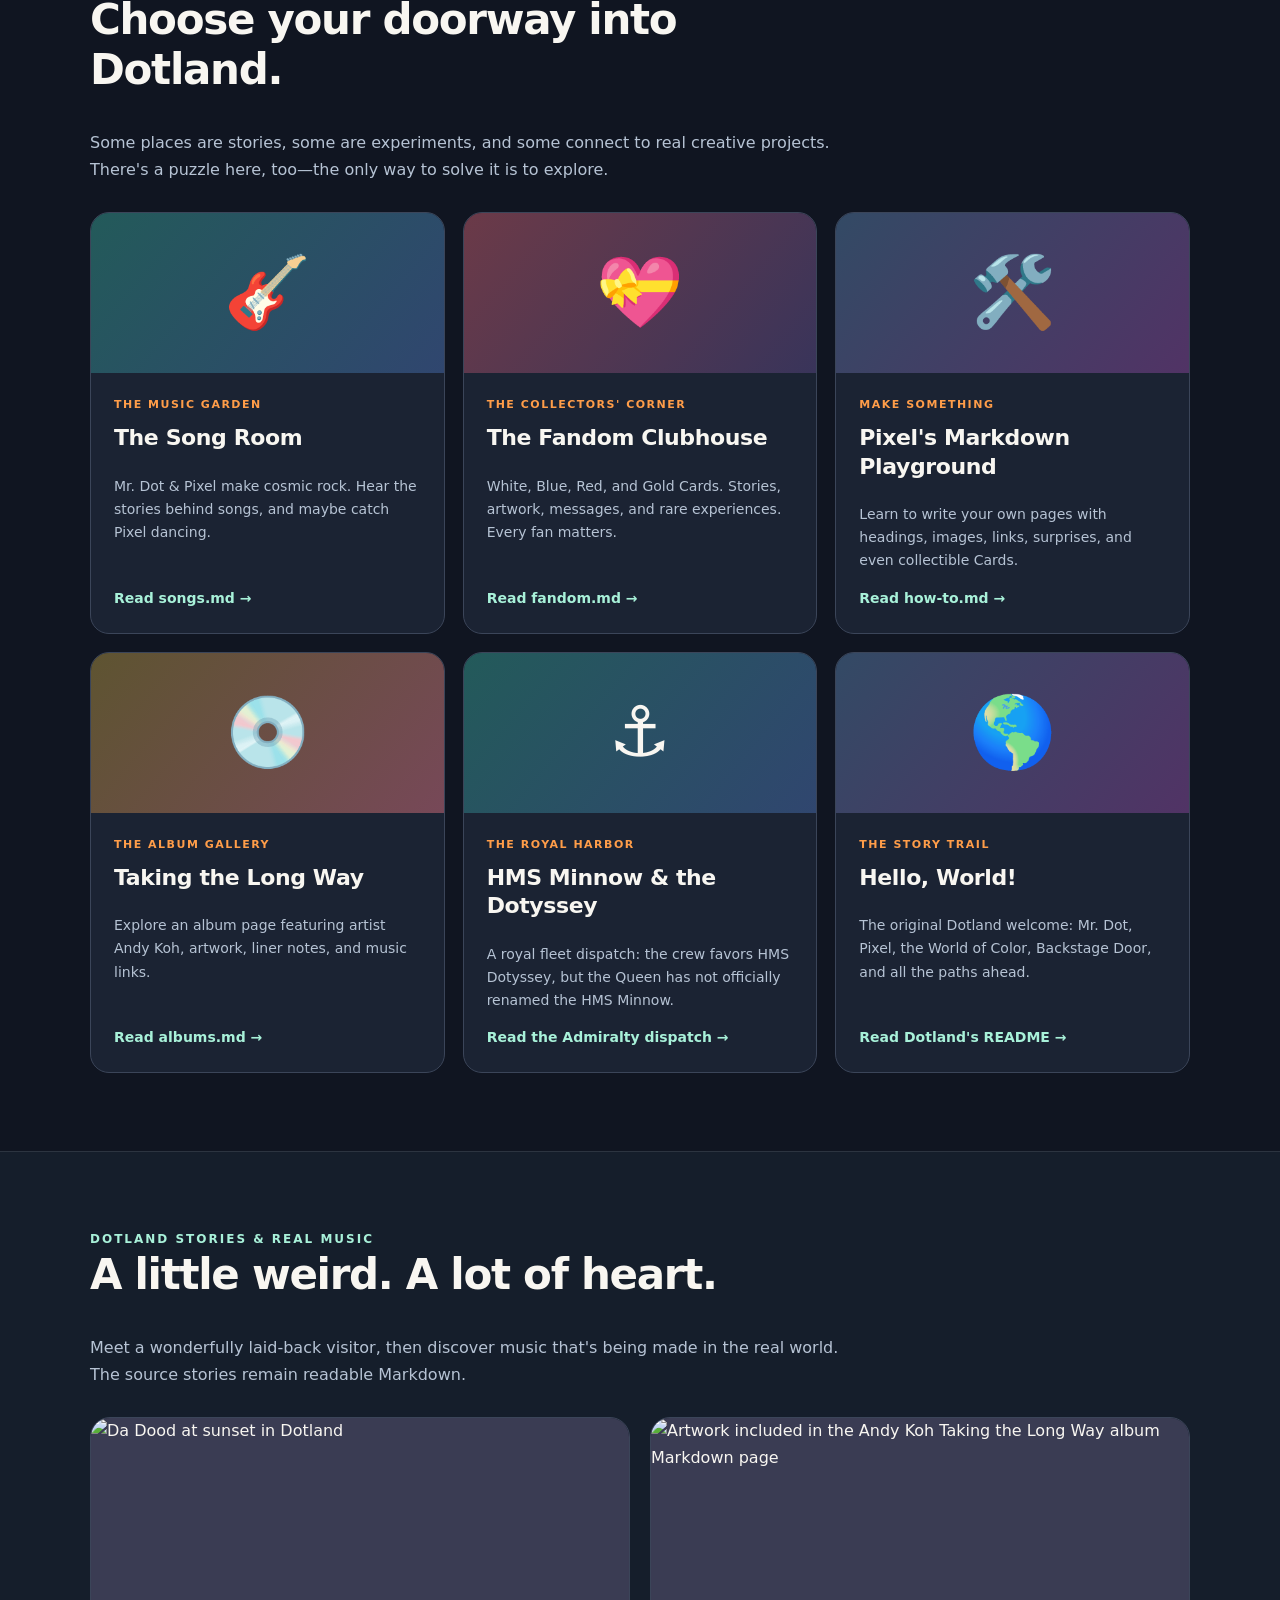
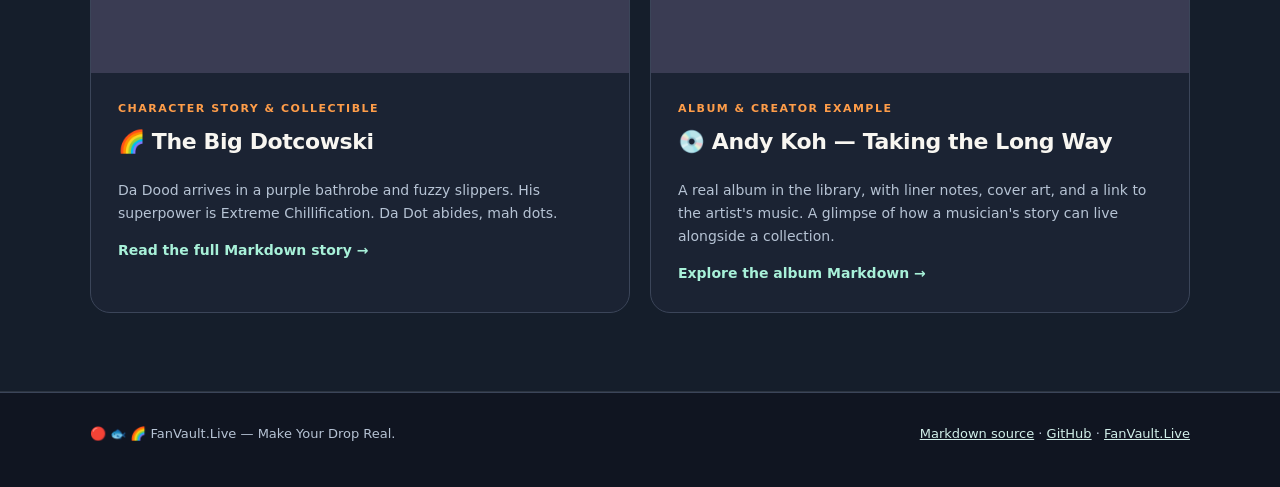
==== commit 663cfe40: "Update index.html" ====
--- a/index.html
+++ b/index.html
@@ -6,7 +6,7 @@
 </style></head><body>
 <header class="nav"><div class="wrap navinner"><a class="brand" href="https://fanvault.live">FanVault<b>.</b>Live</a><nav class="links" aria-label="Page sections"><a href="#explore">Explore</a><a href="#stories">Stories &amp; music</a><a href="#create">Create</a><a href="https://github.com/FanVaultLive/fanvaultlive.github.io">Read the Markdown ↗</a></nav></div></header>
 <main>
-<div class="hero"><div class="wrap herogrid"><div><div class="eyebrow">The open web publishing playground</div><h1>One little dot.<br><span>A whole world.</span></h1><p class="lead">Welcome to Da Dotland — part imaginary park, part storybook, part living experiment in music, fandom, cards, and creative discovery.</p><p class="subtitle">Meet Mr. Dot 🔴 and Pixel 🐟. Every Dot matters. There's always room for one more.</p><div class="actions"><a class="button primary" href="#explore">Choose your adventure ↓</a><a class="button" href="https://fanvault.live">Collect on FanVault ↗</a></div></div><div class="orb" aria-hidden="true"><div class="dot">●</div><i class="fish">🐟</i><i class="star">✨</i><i class="notes">🎶</i></div></div></div>
+<div class="hero"><div class="wrap herogrid"><div><div class="eyebrow">The open web publishing playground</div><h1>One little dot.<br><span>A whole world.</span></h1><p class="lead">Welcome to Da Dotland — part imaginary park, part storybook, part living experiment in music, fandom, cards, and creative discovery.Its best to first familiarize youself with FanVault.Live as this dot is for those that have decded they want to join and make drop.</p><p class="subtitle">Meet Mr. Dot 🔴 and Pixel 🐟. Every Dot matters. There's always room for one more.</p><div class="actions"><a class="button primary" href="#explore">Choose your adventure ↓</a><a class="button" href="https://fanvault.live">Collect on FanVault ↗</a></div></div><div class="orb" aria-hidden="true"><div class="dot">●</div><i class="fish">🐟</i><i class="star">✨</i><i class="notes">🎶</i></div></div></div>
 <div class="ribbon"><div class="wrap"><span>● Stories worth keeping</span><span>♫ Music worth sharing</span><span>◇ Cards worth collecting</span><span>↗ Create anywhere. Publish anywhere.</span></div></div>
 <section><div class="wrap"><div class="video"><div><div class="eyebrow">A greeting from Dotland</div><h2>🎵 Hello, world!</h2><p>Meet Mr. Dot and Pixel in the video greeting. This little imaginary park is becoming a whole world of music, art, stories, and playful discovery.</p><a class="button primary" href="https://youtu.be/vUxGBPxB9oE?si=6CpYvELCYHnpvYru" target="_blank" rel="noopener noreferrer">Watch on YouTube ↗</a><p class="tiny" style="margin-top:12px">The video may also play right here.</p></div><iframe class="videobox" title="Welcome to Da Dotland — Video Greetings" loading="lazy" referrerpolicy="strict-origin-when-cross-origin" allow="accelerometer; autoplay; clipboard-write; encrypted-media; gyroscope; picture-in-picture; web-share" allowfullscreen src="https://www.youtube-nocookie.com/embed/vUxGBPxB9oE"></iframe></div></div></section>
 <section id="create" class="stage"><div class="wrap"><div class="sectionintro"><div class="eyebrow">Create something worth collecting</div><h2>Your first Drop can start with a simple document.</h2><p>We're using open tools as we build: write your story, save your artwork and sounds, plan a Deck, then create Cards on FanVault. No programming required to begin.</p></div><div class="path"><ol class="steps"><li><b>01</b> Write a story or plan in Markdown. Or use Google Docs or whatever you are comfortable with.</li><li><b>02</b> Gather images, music, and other creative materials.  The point is to start organizing your materials all in one place.</li><li><b>03</b> Follow the Drop Planning Template to design your Deck and Cards. Use the template to create a plan and to be ready to copy and paste your text and images and sounds into FanVault.Live.</li><li><b>04</b> Visit FanVault.Live to create and try your Drop.  Once you login click on the Creator tab and you can create decks, add cards, assign images and sounds and special popup text messages as rewards.</li></ol><div class="note"><h3>🃏 Start with the Drop Planning Template</h3><p>A guided Markdown document for deciding what goes into a Deck, which Cards to create, and how to plan the experience. Follow the steps, then enter your material into FanVault.</p><div class="actions"><a class="button primary" href="https://github.com/FanVaultLive/fanvaultlive.github.io/blob/main/Drop-Planning-Template.md">Open the template ↗</a><a class="button" href="https://github.com/FanVaultLive/fanvaultlive.github.io/blob/main/Dotland/how-to.md">Learn Markdown ↗</a></div></div></div></div></section>
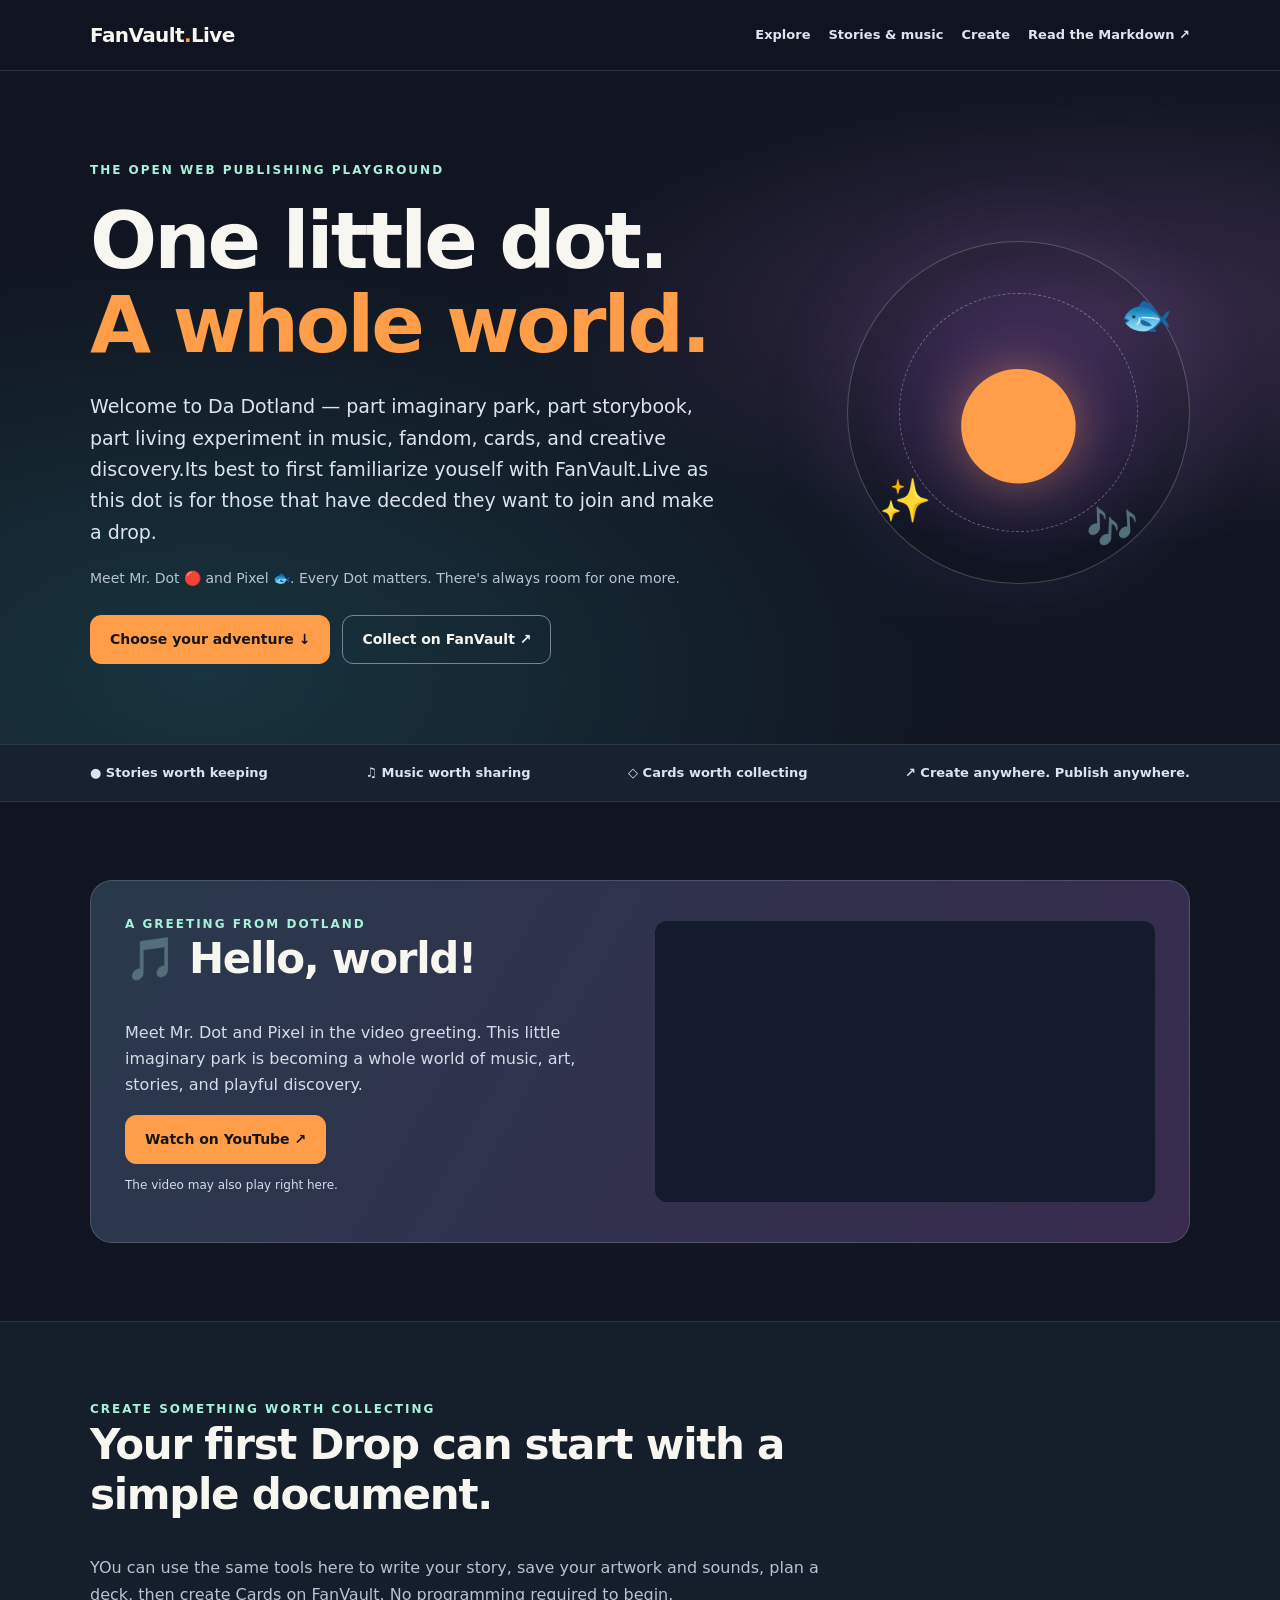
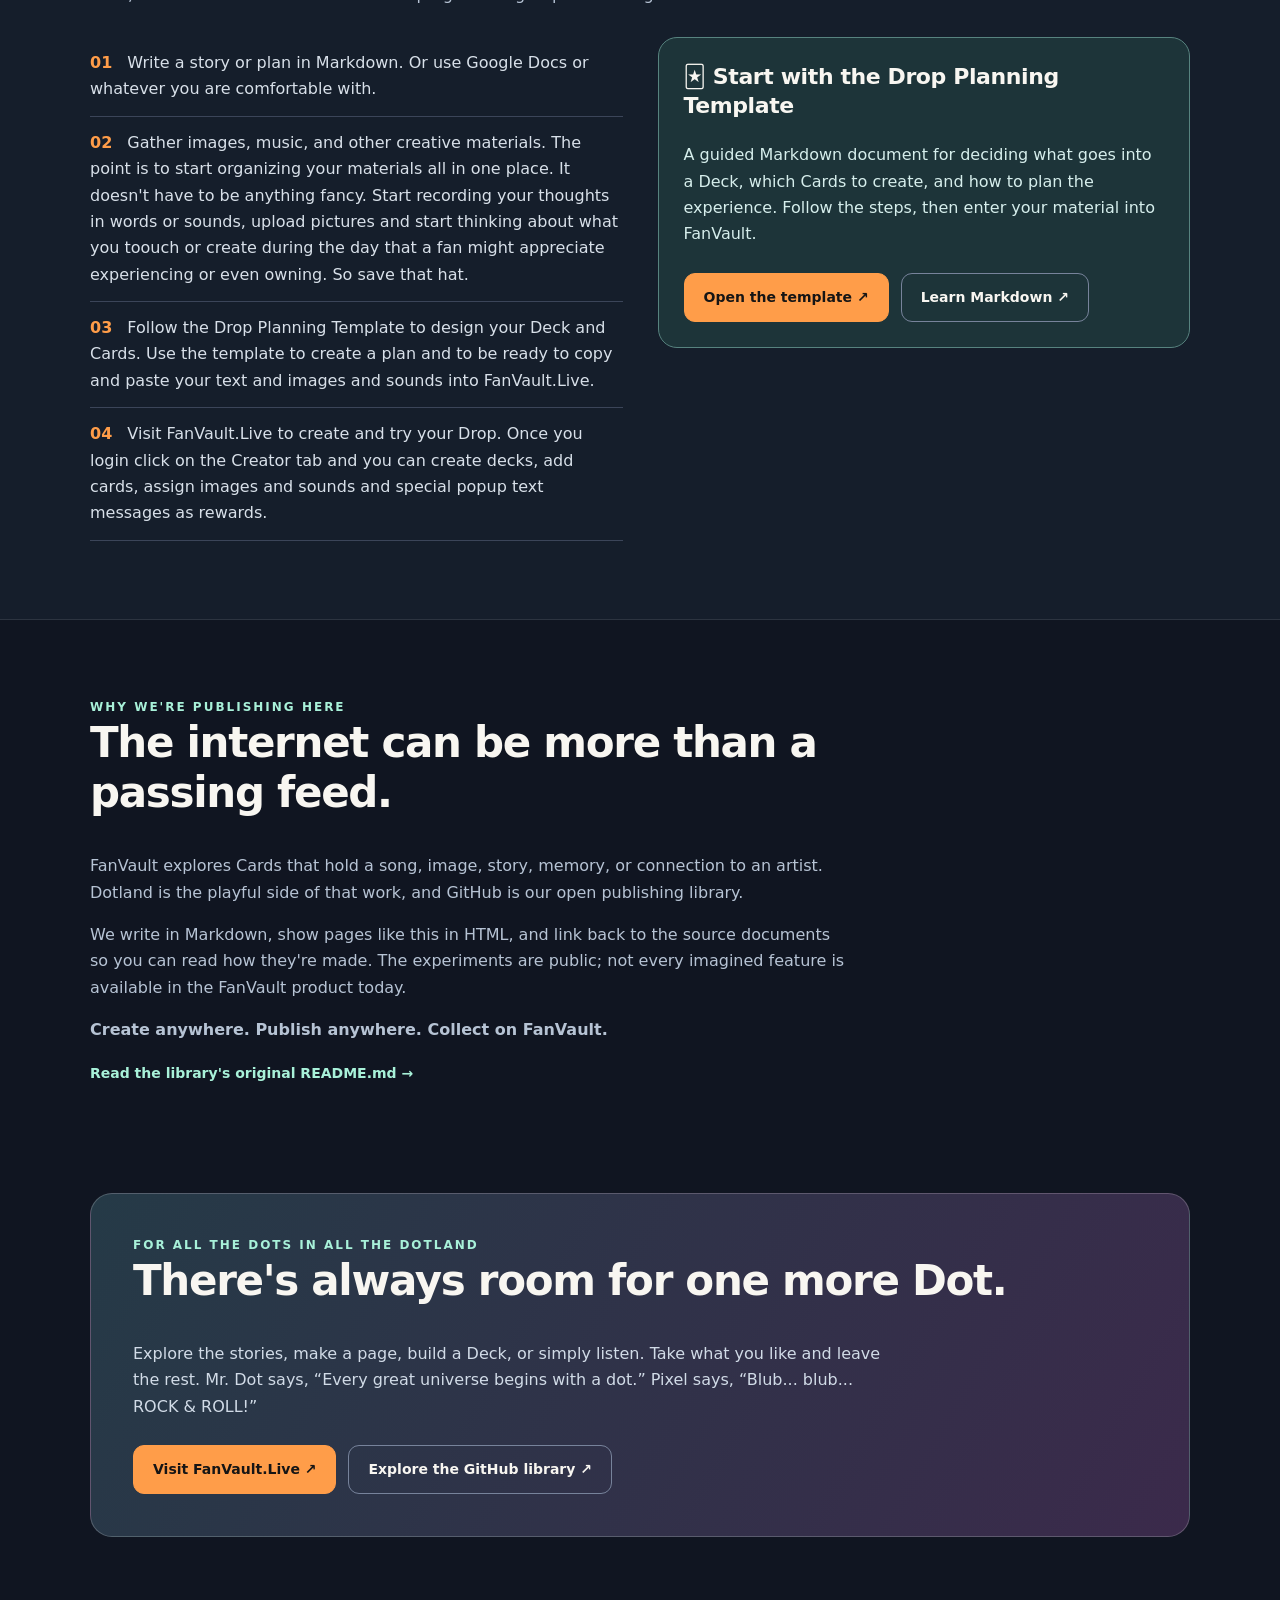
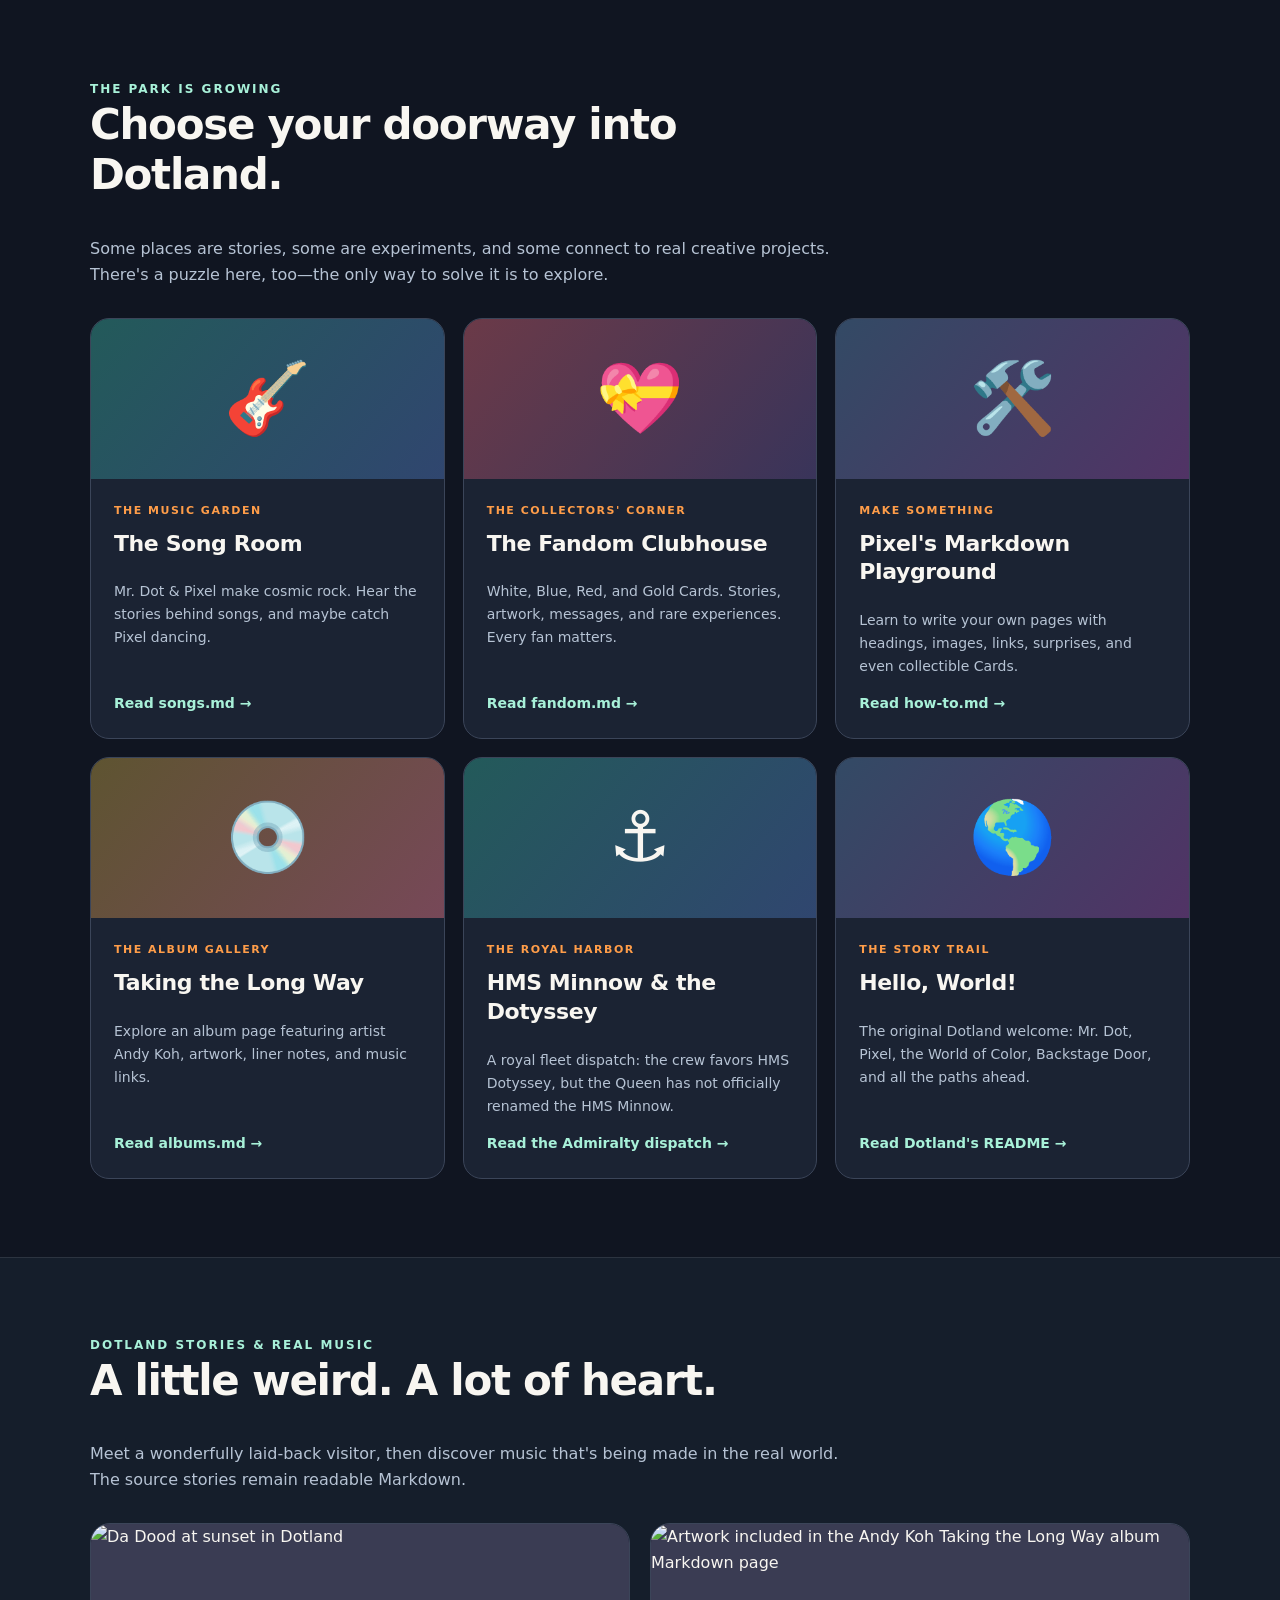
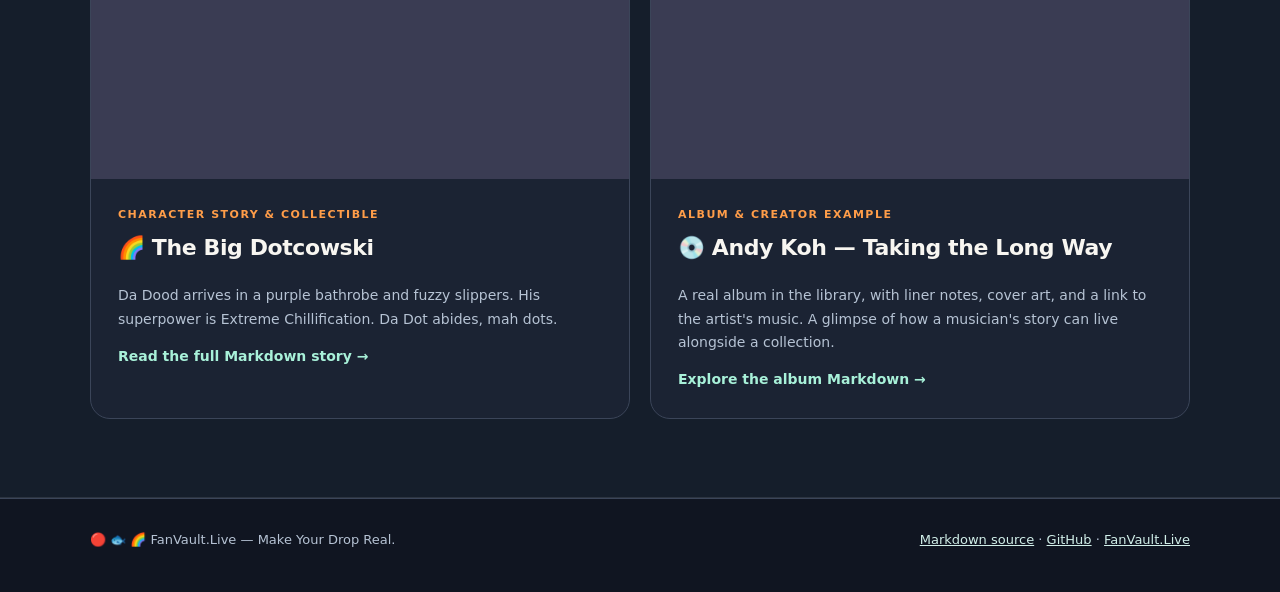
==== commit cdf978f1: "Update index.html" ====
--- a/index.html
+++ b/index.html
@@ -6,10 +6,10 @@
 </style></head><body>
 <header class="nav"><div class="wrap navinner"><a class="brand" href="https://fanvault.live">FanVault<b>.</b>Live</a><nav class="links" aria-label="Page sections"><a href="#explore">Explore</a><a href="#stories">Stories &amp; music</a><a href="#create">Create</a><a href="https://github.com/FanVaultLive/fanvaultlive.github.io">Read the Markdown ↗</a></nav></div></header>
 <main>
-<div class="hero"><div class="wrap herogrid"><div><div class="eyebrow">The open web publishing playground</div><h1>One little dot.<br><span>A whole world.</span></h1><p class="lead">Welcome to Da Dotland — part imaginary park, part storybook, part living experiment in music, fandom, cards, and creative discovery.Its best to first familiarize youself with FanVault.Live as this dot is for those that have decded they want to join and make drop.</p><p class="subtitle">Meet Mr. Dot 🔴 and Pixel 🐟. Every Dot matters. There's always room for one more.</p><div class="actions"><a class="button primary" href="#explore">Choose your adventure ↓</a><a class="button" href="https://fanvault.live">Collect on FanVault ↗</a></div></div><div class="orb" aria-hidden="true"><div class="dot">●</div><i class="fish">🐟</i><i class="star">✨</i><i class="notes">🎶</i></div></div></div>
+<div class="hero"><div class="wrap herogrid"><div><div class="eyebrow">The open web publishing playground</div><h1>One little dot.<br><span>A whole world.</span></h1><p class="lead">Welcome to Da Dotland — part imaginary park, part storybook, part living experiment in music, fandom, cards, and creative discovery.Its best to first familiarize youself with FanVault.Live as this dot is for those that have decded they want to join and make a drop.</p><p class="subtitle">Meet Mr. Dot 🔴 and Pixel 🐟. Every Dot matters. There's always room for one more.</p><div class="actions"><a class="button primary" href="#explore">Choose your adventure ↓</a><a class="button" href="https://fanvault.live">Collect on FanVault ↗</a></div></div><div class="orb" aria-hidden="true"><div class="dot">●</div><i class="fish">🐟</i><i class="star">✨</i><i class="notes">🎶</i></div></div></div>
 <div class="ribbon"><div class="wrap"><span>● Stories worth keeping</span><span>♫ Music worth sharing</span><span>◇ Cards worth collecting</span><span>↗ Create anywhere. Publish anywhere.</span></div></div>
 <section><div class="wrap"><div class="video"><div><div class="eyebrow">A greeting from Dotland</div><h2>🎵 Hello, world!</h2><p>Meet Mr. Dot and Pixel in the video greeting. This little imaginary park is becoming a whole world of music, art, stories, and playful discovery.</p><a class="button primary" href="https://youtu.be/vUxGBPxB9oE?si=6CpYvELCYHnpvYru" target="_blank" rel="noopener noreferrer">Watch on YouTube ↗</a><p class="tiny" style="margin-top:12px">The video may also play right here.</p></div><iframe class="videobox" title="Welcome to Da Dotland — Video Greetings" loading="lazy" referrerpolicy="strict-origin-when-cross-origin" allow="accelerometer; autoplay; clipboard-write; encrypted-media; gyroscope; picture-in-picture; web-share" allowfullscreen src="https://www.youtube-nocookie.com/embed/vUxGBPxB9oE"></iframe></div></div></section>
-<section id="create" class="stage"><div class="wrap"><div class="sectionintro"><div class="eyebrow">Create something worth collecting</div><h2>Your first Drop can start with a simple document.</h2><p>We're using open tools as we build: write your story, save your artwork and sounds, plan a Deck, then create Cards on FanVault. No programming required to begin.</p></div><div class="path"><ol class="steps"><li><b>01</b> Write a story or plan in Markdown. Or use Google Docs or whatever you are comfortable with.</li><li><b>02</b> Gather images, music, and other creative materials.  The point is to start organizing your materials all in one place.</li><li><b>03</b> Follow the Drop Planning Template to design your Deck and Cards. Use the template to create a plan and to be ready to copy and paste your text and images and sounds into FanVault.Live.</li><li><b>04</b> Visit FanVault.Live to create and try your Drop.  Once you login click on the Creator tab and you can create decks, add cards, assign images and sounds and special popup text messages as rewards.</li></ol><div class="note"><h3>🃏 Start with the Drop Planning Template</h3><p>A guided Markdown document for deciding what goes into a Deck, which Cards to create, and how to plan the experience. Follow the steps, then enter your material into FanVault.</p><div class="actions"><a class="button primary" href="https://github.com/FanVaultLive/fanvaultlive.github.io/blob/main/Drop-Planning-Template.md">Open the template ↗</a><a class="button" href="https://github.com/FanVaultLive/fanvaultlive.github.io/blob/main/Dotland/how-to.md">Learn Markdown ↗</a></div></div></div></div></section>
+<section id="create" class="stage"><div class="wrap"><div class="sectionintro"><div class="eyebrow">Create something worth collecting</div><h2>Your first Drop can start with a simple document.</h2><p>YOu can use the same tools here to write your story, save your artwork and sounds, plan a deck, then create Cards on FanVault. No programming required to begin.</p></div><div class="path"><ol class="steps"><li><b>01</b> Write a story or plan in Markdown. Or use Google Docs or whatever you are comfortable with.</li><li><b>02</b> Gather images, music, and other creative materials.  The point is to start organizing your materials all in one place. It doesn't have to be anything fancy.  Start recording your thoughts in words or sounds, upload pictures and start thinking about what you toouch or create during the day that a fan might appreciate experiencing or even owning.  So save that hat.</li><li><b>03</b> Follow the Drop Planning Template to design your Deck and Cards. Use the template to create a plan and to be ready to copy and paste your text and images and sounds into FanVault.Live.</li><li><b>04</b> Visit FanVault.Live to create and try your Drop.  Once you login click on the Creator tab and you can create decks, add cards, assign images and sounds and special popup text messages as rewards.</li></ol><div class="note"><h3>🃏 Start with the Drop Planning Template</h3><p>A guided Markdown document for deciding what goes into a Deck, which Cards to create, and how to plan the experience. Follow the steps, then enter your material into FanVault.</p><div class="actions"><a class="button primary" href="https://github.com/FanVaultLive/fanvaultlive.github.io/blob/main/Drop-Planning-Template.md">Open the template ↗</a><a class="button" href="https://github.com/FanVaultLive/fanvaultlive.github.io/blob/main/Dotland/how-to.md">Learn Markdown ↗</a></div></div></div></div></section>
 <section><div class="wrap"><div class="sectionintro"><div class="eyebrow">Why we're publishing here</div><h2>The internet can be more than a passing feed.</h2><p>FanVault explores Cards that hold a song, image, story, memory, or connection to an artist. Dotland is the playful side of that work, and GitHub is our open publishing library.</p><p>We write in Markdown, show pages like this in HTML, and link back to the source documents so you can read how they're made. The experiments are public; not every imagined feature is available in the FanVault product today.</p><p><strong>Create anywhere. Publish anywhere. Collect on FanVault.</strong></p><a class="more" href="https://github.com/FanVaultLive/fanvaultlive.github.io/blob/main/README.md">Read the library's original README.md →</a></div></div></section>
 <div class="wrap"><div class="callout"><div class="eyebrow">For all the dots in all the Dotland</div><h2>There's always room for one more Dot.</h2><p>Explore the stories, make a page, build a Deck, or simply listen. Take what you like and leave the rest. Mr. Dot says, “Every great universe begins with a dot.” Pixel says, “Blub... blub... ROCK &amp; ROLL!”</p><div class="actions"><a class="button primary" href="https://fanvault.live">Visit FanVault.Live ↗</a><a class="button" href="https://github.com/FanVaultLive/fanvaultlive.github.io">Explore the GitHub library ↗</a></div></div></div>
 <section id="explore"><div class="wrap"><div class="sectionintro"><div class="eyebrow">The park is growing</div><h2>Choose your doorway into Dotland.</h2><p>Some places are stories, some are experiments, and some connect to real creative projects. There's a puzzle here, too—the only way to solve it is to explore.</p></div><div class="grid">
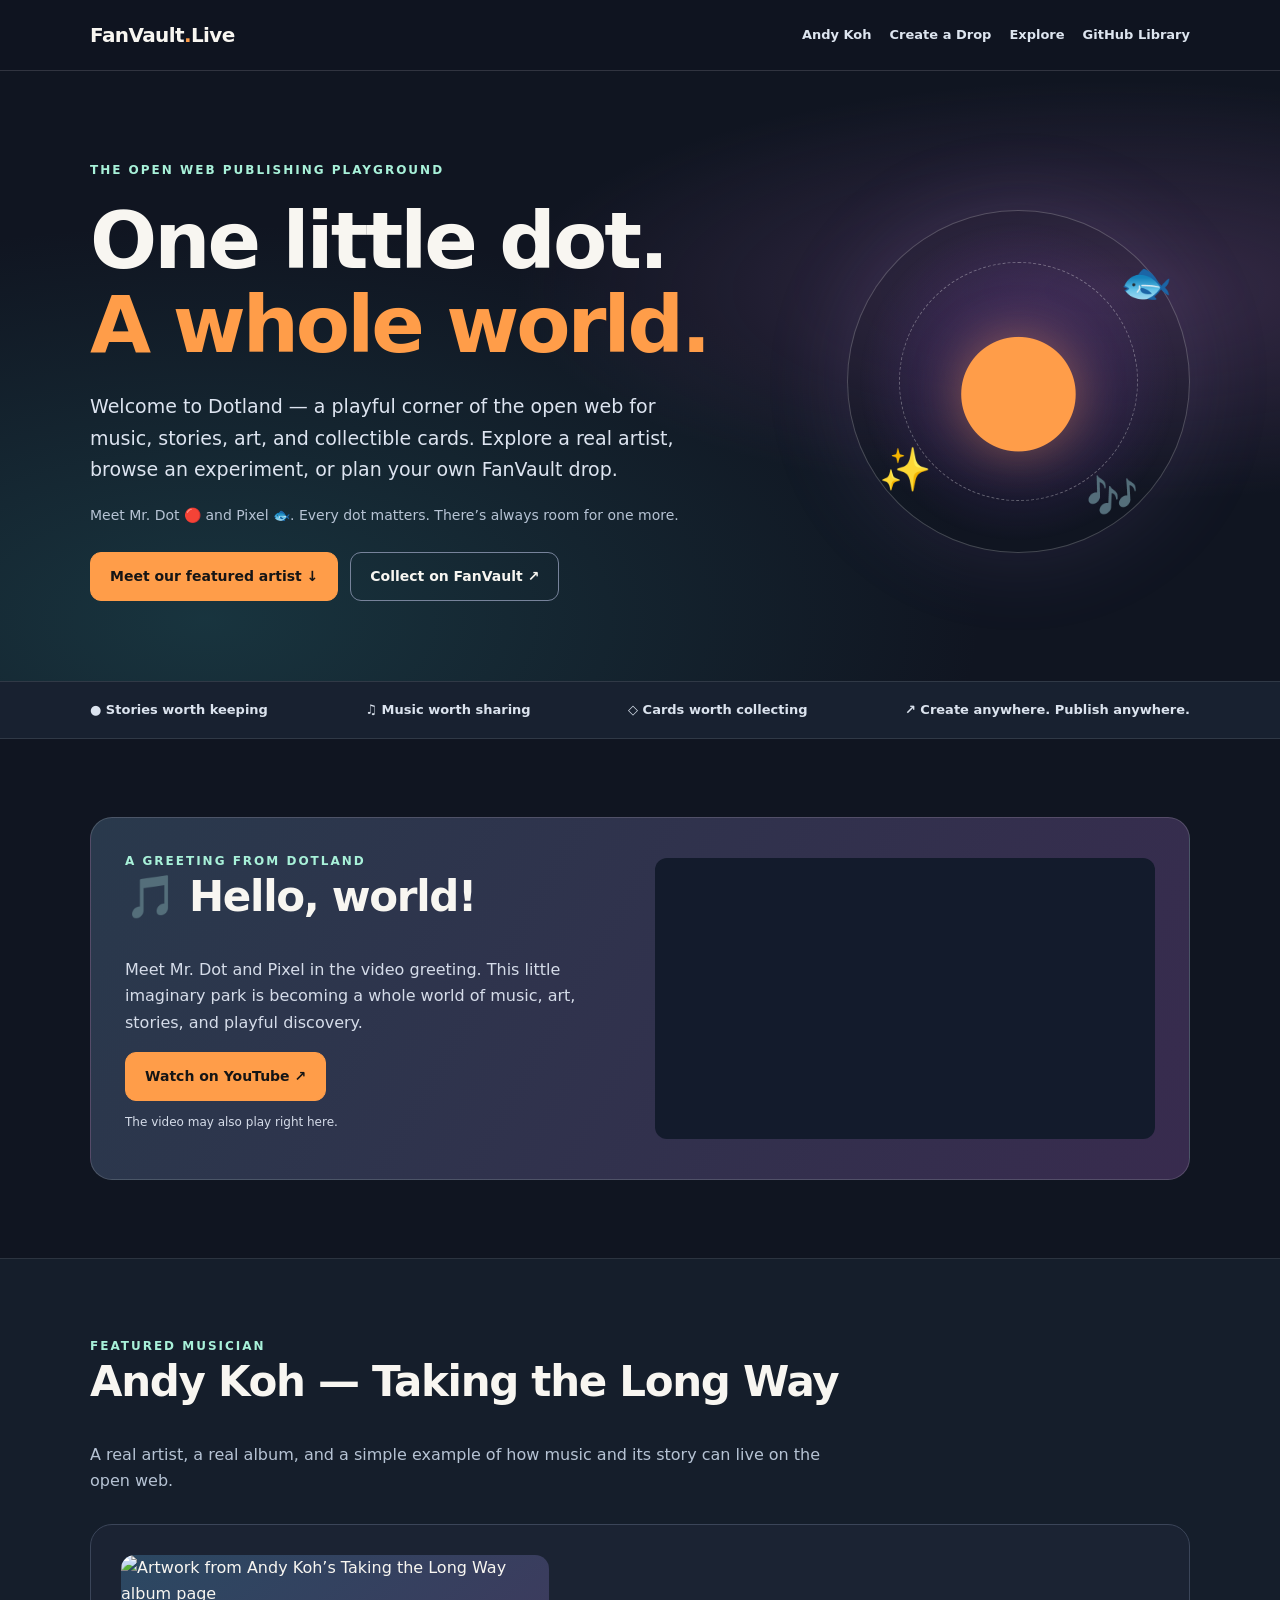
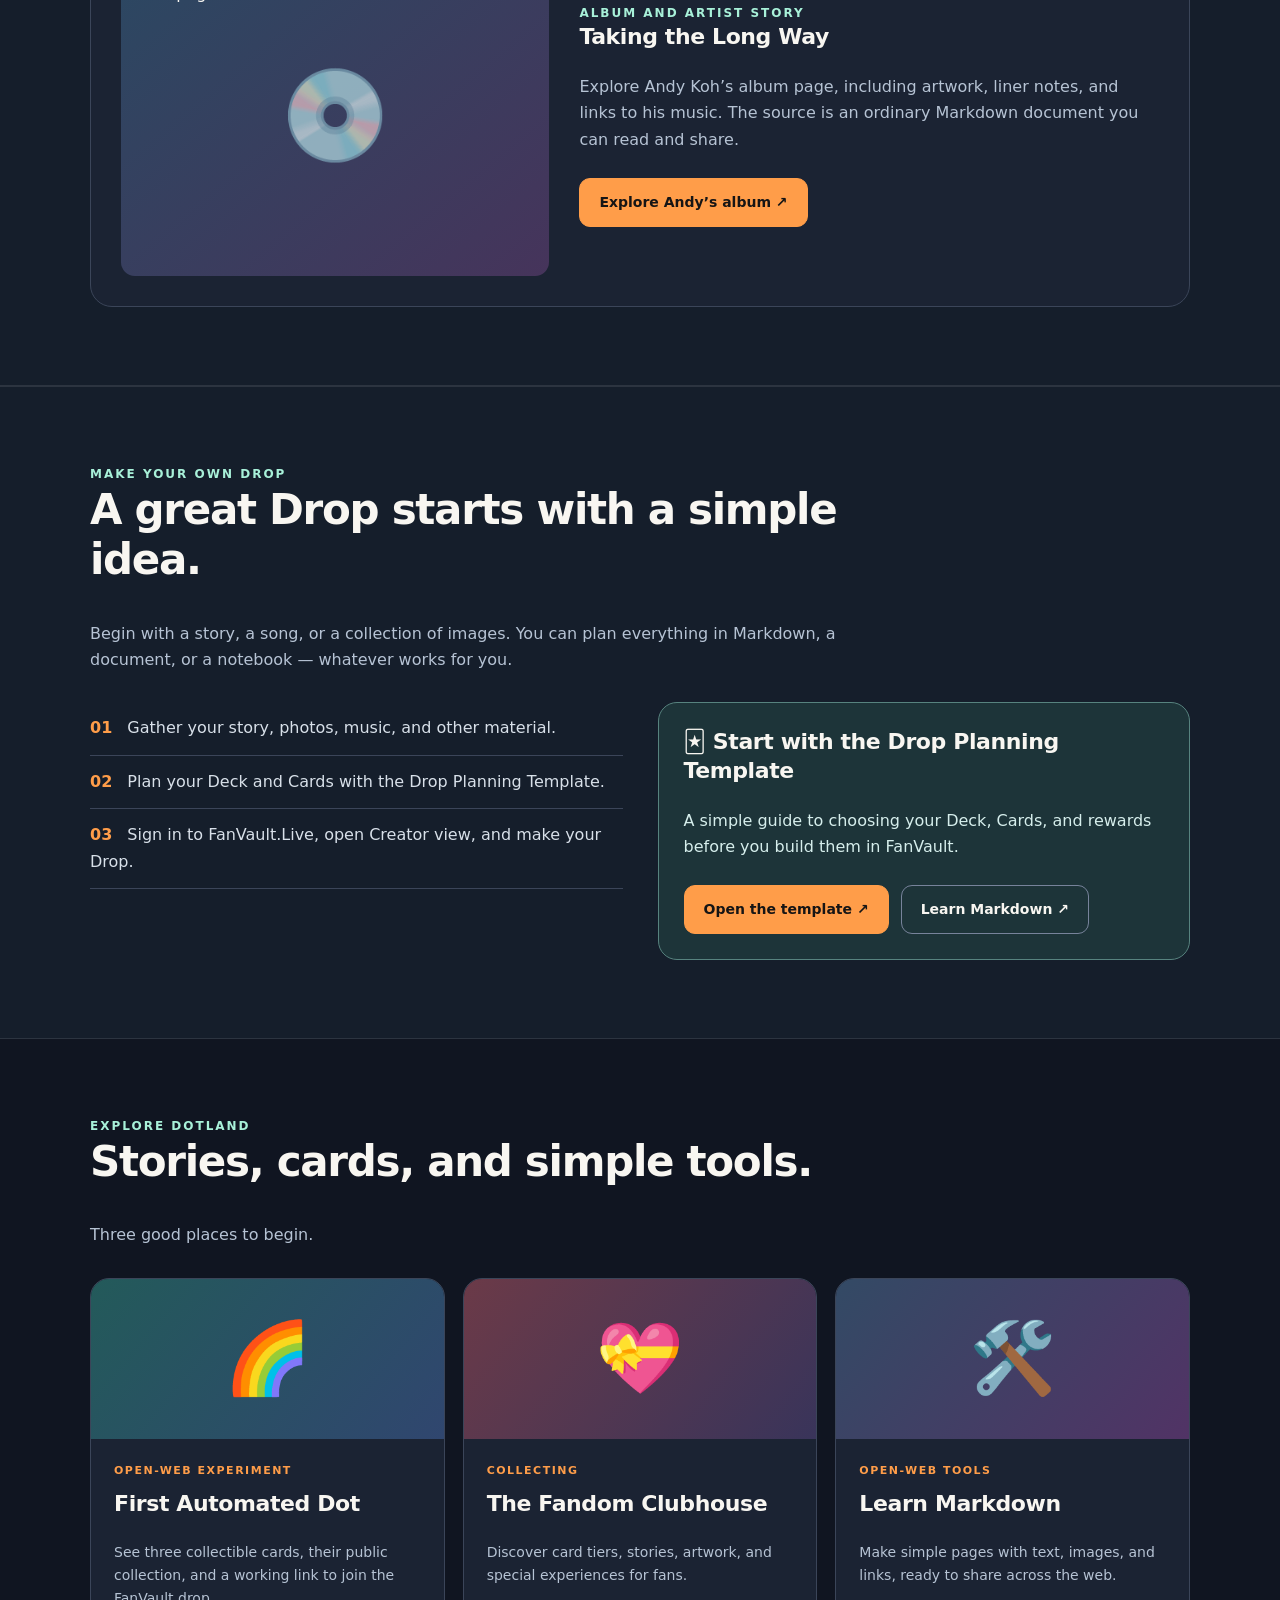
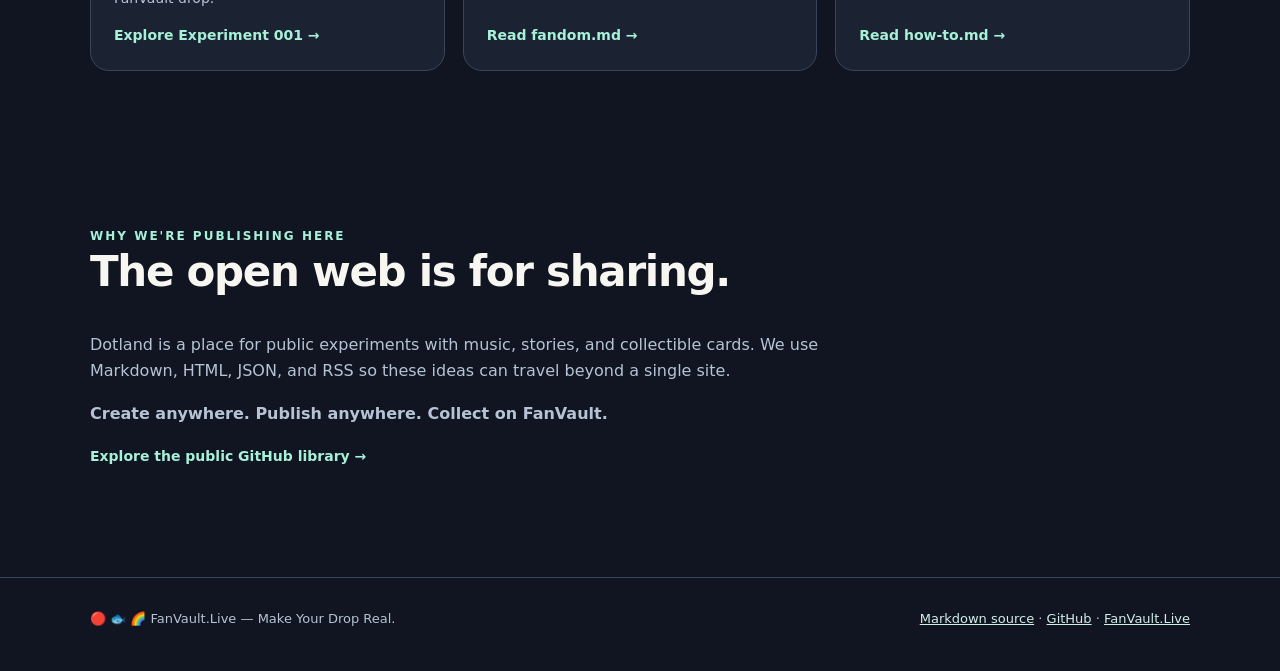
==== commit 022647e5: "Update index.html" ====
--- a/index.html
+++ b/index.html
@@ -1,27 +1,83 @@
 <!doctype html>
-<html lang="en"><head><meta charset="utf-8"><meta name="viewport" content="width=device-width,initial-scale=1"><t name="description" content="Explore Dotland: an imaginative world of music, cards, stories, and open-web creativity from FanVault.Live."><meta name="theme-color" content="#101521"><title>Welcome to Dotland · FanVault.Live Open Web</title>
+<html lang="en"><head><meta charset="utf-8"/><meta content="width=device-width,initial-scale=1" name="viewport"/><t content="Explore Dotland: an imaginative world of music, cards, stories, and open-web creativity from FanVault.Live." name="description"><meta content="#101521" name="theme-color"/><title>Welcome to Dotland · FanVault.Live Open Web</title>
 <style>
 :root{--bg:#101521;--panel:#1b2333;--panel2:#222d40;--text:#f8f6f1;--muted:#b6c3d4;--orange:#ff9d49;--mint:#a8f1d9;--border:#3b4559;--purple:#c8b5ff}*{box-sizing:border-box}html{scroll-behavior:smooth}body{margin:0;background:var(--bg);color:var(--text);font:16px/1.65 system-ui,-apple-system,Segoe UI,Arial,sans-serif}a{color:inherit}a:focus-visible{outline:3px solid var(--mint);outline-offset:3px}.wrap{max-width:1150px;margin:auto;padding:0 25px}.nav{border-bottom:1px solid #ffffff24;position:sticky;top:0;z-index:10;background:#101521f2;backdrop-filter:blur(10px)}.navinner{display:flex;align-items:center;justify-content:space-between;gap:20px;min-height:70px}.brand{text-decoration:none;font-weight:900;font-size:20px;letter-spacing:-.6px}.brand b{color:var(--orange)}.links{display:flex;flex-wrap:wrap;gap:18px;font-size:13px;font-weight:750}.links a{text-decoration:none;color:#dde5ef}.links a:hover{color:var(--orange)}.hero{background:radial-gradient(ellipse at 87% 36%,#67447775,transparent 38%),radial-gradient(ellipse at 16% 90%,#235c6470,transparent 51%);padding:90px 0 80px;overflow:hidden}.herogrid{display:grid;grid-template-columns:1.35fr .65fr;gap:45px;align-items:center}.eyebrow{text-transform:uppercase;letter-spacing:2px;color:var(--mint);font-size:12px;font-weight:850}h1,h2,h3,p{margin-top:0}h1{font-size:clamp(43px,6.5vw,79px);line-height:1.06;letter-spacing:-3px;margin:19px 0 24px}h1 span{color:var(--orange)}h2{font-size:clamp(29px,4vw,42px);line-height:1.2;letter-spacing:-1.3px}h3{font-size:22px;line-height:1.3;letter-spacing:-.4px}.lead{color:#dde4f0;font-size:19px;max-width:630px}.subtitle{font-size:14px;color:var(--muted);margin:18px 0}.actions{display:flex;gap:12px;flex-wrap:wrap;margin-top:25px}.button{display:inline-block;padding:12px 19px;text-decoration:none;border-radius:11px;border:1px solid #77839b;font-size:14px;font-weight:800}.button.primary{background:var(--orange);color:#161515;border-color:var(--orange)}.button:hover{filter:brightness(1.14);transform:translateY(-1px)}.orb{border-radius:100%;border:1px solid #ffffff37;aspect-ratio:1;max-width:360px;width:100%;display:grid;place-items:center;background:radial-gradient(circle,#5a37888c,transparent 66%);position:relative;box-shadow:0 0 90px #af84e522}.orb:before{content:"";position:absolute;inset:15%;border-radius:50%;border:1px dashed #ffffff50}.dot{font-size:150px;color:var(--orange);line-height:1;text-shadow:0 0 50px #ff9d4966}.orb i{position:absolute;font-style:normal;font-size:42px}.orb .fish{right:5%;top:11%}.orb .star{left:9%;bottom:14%}.orb .notes{right:15%;bottom:6%}.ribbon{background:#182130;border-block:1px solid #ffffff1b}.ribbon .wrap{display:flex;gap:12px;justify-content:space-between;flex-wrap:wrap;padding-block:17px;font-size:13px;font-weight:750;color:#dbe3ee}section{padding:78px 0}.sectionintro{max-width:760px;margin-bottom:29px}.sectionintro p{color:var(--muted)}.grid{display:grid;grid-template-columns:repeat(3,1fr);gap:18px}.card{display:flex;flex-direction:column;overflow:hidden;border:1px solid var(--border);border-radius:19px;background:var(--panel)}.card:hover{border-color:#8290a7;transform:translateY(-2px)}.art{height:160px;display:grid;place-items:center;font-size:70px;background:linear-gradient(130deg,#334a65,#513365)}.art.green{background:linear-gradient(130deg,#235a5a,#30466f)}.art.red{background:linear-gradient(130deg,#6b3a48,#39345a)}.art.gold{background:linear-gradient(130deg,#5e5431,#774858)}.content{padding:23px;flex:1;display:flex;flex-direction:column}.eyelabel{font-size:11px;letter-spacing:1.5px;text-transform:uppercase;color:var(--orange);font-weight:850;margin-bottom:10px}.content p{font-size:14px;color:var(--muted)}.more{font-weight:850;font-size:14px;color:var(--mint);text-decoration:none;margin-top:auto}.more:hover{text-decoration:underline}.stage{background:#151e2b;border-block:1px solid #ffffff19}.columns{display:grid;grid-template-columns:repeat(2,1fr);gap:20px}.feature{border-radius:20px;border:1px solid var(--border);overflow:hidden;background:var(--panel)}.feature img{display:block;width:100%;height:255px;object-fit:cover;background:#3a3c53}.feature .content{padding:27px}.feature p{color:var(--muted);font-size:14px}.video{display:grid;grid-template-columns:1fr 1fr;gap:30px;align-items:center;background:linear-gradient(120deg,#29394c,#382b4e);border:1px solid #ffffff27;border-radius:22px;padding:34px}.videobox{aspect-ratio:16/9;width:100%;border:0;border-radius:12px;background:#131b2c}.video p{color:#d5dce9}.path{display:grid;grid-template-columns:1fr 1fr;gap:35px;align-items:start}.steps{list-style:none;padding:0;margin:0}.steps li{padding:13px 0;border-bottom:1px solid var(--border);color:#d8e0e9}.steps li b{color:var(--orange);margin-right:10px}.note{background:#1d3439;border:1px solid #57837f;border-radius:19px;padding:25px}.note p{color:#d6eeec}.small{font-size:12px;color:var(--muted)}.callout{background:linear-gradient(120deg,#253a47,#3b2a4b);border:1px solid #ffffff33;border-radius:22px;padding:42px;margin:0 0 65px}.callout p{color:#d1dbe7;max-width:750px}footer{padding:30px 0 42px;border-top:1px solid var(--border);color:var(--muted);font-size:13px}footer .wrap{display:flex;gap:16px;justify-content:space-between;flex-wrap:wrap}footer a{color:#d1efe9}.inline{color:var(--mint);font-weight:750}.tiny{font-size:12px;color:var(--muted)}
 @media(max-width:850px){.herogrid,.path,.video{grid-template-columns:1fr}.orb{display:none}.grid{grid-template-columns:repeat(2,1fr)}}@media(max-width:590px){.navinner{flex-direction:column;align-items:start;padding:13px 0}.links{gap:12px}.hero{padding:56px 0}.wrap{padding:0 18px}h1{letter-spacing:-2px}.grid,.columns{grid-template-columns:1fr}.video{padding:20px}section{padding:55px 0}.callout{padding:26px}}
-</style></head><body>
-<header class="nav"><div class="wrap navinner"><a class="brand" href="https://fanvault.live">FanVault<b>.</b>Live</a><nav class="links" aria-label="Page sections"><a href="#explore">Explore</a><a href="#stories">Stories &amp; music</a><a href="#create">Create</a><a href="https://github.com/FanVaultLive/fanvaultlive.github.io">Read the Markdown ↗</a></nav></div></header>
+
+/* Featured musician: immediately after the video. */
+.artist-feature{display:grid;grid-template-columns:minmax(260px,.85fr) 1.15fr;align-items:center;gap:30px;padding:30px;border:1px solid var(--border);border-radius:22px;background:var(--panel)}
+.artist-feature img{display:block;width:100%;max-height:360px;aspect-ratio:4/3;object-fit:cover;border-radius:14px;background:var(--panel2)}
+.artist-feature p{color:var(--muted);max-width:560px}
+@media(max-width:850px){.artist-feature{grid-template-columns:1fr}.artist-feature img{max-height:320px}}
+@media(max-width:590px){.artist-feature{padding:18px}}
+
+/* Gradient + record remain visible if remote album artwork is unavailable. */
+.artist-art{position:relative;min-height:260px;aspect-ratio:4/3;border-radius:14px;overflow:hidden;background:linear-gradient(140deg,#2b4862,#46345b);display:grid;place-items:center}
+.artist-art .record{font-size:90px;opacity:.68}
+.artist-feature .artist-art img{position:absolute;inset:0;width:100%;height:100%;max-height:none;object-fit:cover;border-radius:0;background:transparent}
+</style></t></head><body>
+<header class="nav"><div class="wrap navinner"><a class="brand" href="https://fanvault.live">FanVault<b>.</b>Live</a><nav aria-label="Page sections" class="links"><a href="#andy">Andy Koh</a><a href="#create">Create a Drop</a><a href="#explore">Explore</a><a href="https://github.com/FanVaultLive/fanvaultlive.github.io">GitHub Library</a></nav></div></header>
 <main>
-<div class="hero"><div class="wrap herogrid"><div><div class="eyebrow">The open web publishing playground</div><h1>One little dot.<br><span>A whole world.</span></h1><p class="lead">Welcome to Da Dotland — part imaginary park, part storybook, part living experiment in music, fandom, cards, and creative discovery.Its best to first familiarize youself with FanVault.Live as this dot is for those that have decded they want to join and make a drop.</p><p class="subtitle">Meet Mr. Dot 🔴 and Pixel 🐟. Every Dot matters. There's always room for one more.</p><div class="actions"><a class="button primary" href="#explore">Choose your adventure ↓</a><a class="button" href="https://fanvault.live">Collect on FanVault ↗</a></div></div><div class="orb" aria-hidden="true"><div class="dot">●</div><i class="fish">🐟</i><i class="star">✨</i><i class="notes">🎶</i></div></div></div>
+<div class="hero"><div class="wrap herogrid"><div><div class="eyebrow">The open web publishing playground</div><h1>One little dot.<br/><span>A whole world.</span></h1><p class="lead">Welcome to Dotland — a playful corner of the open web for music, stories, art, and collectible cards. Explore a real artist, browse an experiment, or plan your own FanVault drop.</p><p class="subtitle">Meet Mr. Dot 🔴 and Pixel 🐟. Every dot matters. There’s always room for one more.</p><div class="actions"><a class="button primary" href="#andy">Meet our featured artist ↓</a><a class="button" href="https://fanvault.live">Collect on FanVault ↗</a></div></div><div aria-hidden="true" class="orb"><div class="dot">●</div><i class="fish">🐟</i><i class="star">✨</i><i class="notes">🎶</i></div></div></div>
 <div class="ribbon"><div class="wrap"><span>● Stories worth keeping</span><span>♫ Music worth sharing</span><span>◇ Cards worth collecting</span><span>↗ Create anywhere. Publish anywhere.</span></div></div>
-<section><div class="wrap"><div class="video"><div><div class="eyebrow">A greeting from Dotland</div><h2>🎵 Hello, world!</h2><p>Meet Mr. Dot and Pixel in the video greeting. This little imaginary park is becoming a whole world of music, art, stories, and playful discovery.</p><a class="button primary" href="https://youtu.be/vUxGBPxB9oE?si=6CpYvELCYHnpvYru" target="_blank" rel="noopener noreferrer">Watch on YouTube ↗</a><p class="tiny" style="margin-top:12px">The video may also play right here.</p></div><iframe class="videobox" title="Welcome to Da Dotland — Video Greetings" loading="lazy" referrerpolicy="strict-origin-when-cross-origin" allow="accelerometer; autoplay; clipboard-write; encrypted-media; gyroscope; picture-in-picture; web-share" allowfullscreen src="https://www.youtube-nocookie.com/embed/vUxGBPxB9oE"></iframe></div></div></section>
-<section id="create" class="stage"><div class="wrap"><div class="sectionintro"><div class="eyebrow">Create something worth collecting</div><h2>Your first Drop can start with a simple document.</h2><p>YOu can use the same tools here to write your story, save your artwork and sounds, plan a deck, then create Cards on FanVault. No programming required to begin.</p></div><div class="path"><ol class="steps"><li><b>01</b> Write a story or plan in Markdown. Or use Google Docs or whatever you are comfortable with.</li><li><b>02</b> Gather images, music, and other creative materials.  The point is to start organizing your materials all in one place. It doesn't have to be anything fancy.  Start recording your thoughts in words or sounds, upload pictures and start thinking about what you toouch or create during the day that a fan might appreciate experiencing or even owning.  So save that hat.</li><li><b>03</b> Follow the Drop Planning Template to design your Deck and Cards. Use the template to create a plan and to be ready to copy and paste your text and images and sounds into FanVault.Live.</li><li><b>04</b> Visit FanVault.Live to create and try your Drop.  Once you login click on the Creator tab and you can create decks, add cards, assign images and sounds and special popup text messages as rewards.</li></ol><div class="note"><h3>🃏 Start with the Drop Planning Template</h3><p>A guided Markdown document for deciding what goes into a Deck, which Cards to create, and how to plan the experience. Follow the steps, then enter your material into FanVault.</p><div class="actions"><a class="button primary" href="https://github.com/FanVaultLive/fanvaultlive.github.io/blob/main/Drop-Planning-Template.md">Open the template ↗</a><a class="button" href="https://github.com/FanVaultLive/fanvaultlive.github.io/blob/main/Dotland/how-to.md">Learn Markdown ↗</a></div></div></div></div></section>
-<section><div class="wrap"><div class="sectionintro"><div class="eyebrow">Why we're publishing here</div><h2>The internet can be more than a passing feed.</h2><p>FanVault explores Cards that hold a song, image, story, memory, or connection to an artist. Dotland is the playful side of that work, and GitHub is our open publishing library.</p><p>We write in Markdown, show pages like this in HTML, and link back to the source documents so you can read how they're made. The experiments are public; not every imagined feature is available in the FanVault product today.</p><p><strong>Create anywhere. Publish anywhere. Collect on FanVault.</strong></p><a class="more" href="https://github.com/FanVaultLive/fanvaultlive.github.io/blob/main/README.md">Read the library's original README.md →</a></div></div></section>
-<div class="wrap"><div class="callout"><div class="eyebrow">For all the dots in all the Dotland</div><h2>There's always room for one more Dot.</h2><p>Explore the stories, make a page, build a Deck, or simply listen. Take what you like and leave the rest. Mr. Dot says, “Every great universe begins with a dot.” Pixel says, “Blub... blub... ROCK &amp; ROLL!”</p><div class="actions"><a class="button primary" href="https://fanvault.live">Visit FanVault.Live ↗</a><a class="button" href="https://github.com/FanVaultLive/fanvaultlive.github.io">Explore the GitHub library ↗</a></div></div></div>
-<section id="explore"><div class="wrap"><div class="sectionintro"><div class="eyebrow">The park is growing</div><h2>Choose your doorway into Dotland.</h2><p>Some places are stories, some are experiments, and some connect to real creative projects. There's a puzzle here, too—the only way to solve it is to explore.</p></div><div class="grid">
-<article class="card"><div class="art green">🎸</div><div class="content"><div class="eyelabel">The Music Garden</div><h3>The Song Room</h3><p>Mr. Dot &amp; Pixel make cosmic rock. Hear the stories behind songs, and maybe catch Pixel dancing.</p><a class="more" href="https://github.com/FanVaultLive/fanvaultlive.github.io/blob/main/Dotland/songs.md">Read songs.md →</a></div></article>
-<article class="card"><div class="art red">💝</div><div class="content"><div class="eyelabel">The Collectors' Corner</div><h3>The Fandom Clubhouse</h3><p>White, Blue, Red, and Gold Cards. Stories, artwork, messages, and rare experiences. Every fan matters.</p><a class="more" href="https://github.com/FanVaultLive/fanvaultlive.github.io/blob/main/Dotland/fandom.md">Read fandom.md →</a></div></article>
-<article class="card"><div class="art">🛠️</div><div class="content"><div class="eyelabel">Make something</div><h3>Pixel's Markdown Playground</h3><p>Learn to write your own pages with headings, images, links, surprises, and even collectible Cards.</p><a class="more" href="https://github.com/FanVaultLive/fanvaultlive.github.io/blob/main/Dotland/how-to.md">Read how-to.md →</a></div></article>
-<article class="card"><div class="art gold">💿</div><div class="content"><div class="eyelabel">The Album Gallery</div><h3>Taking the Long Way</h3><p>Explore an album page featuring artist Andy Koh, artwork, liner notes, and music links.</p><a class="more" href="https://github.com/FanVaultLive/fanvaultlive.github.io/blob/main/Dotland/albums.md">Read albums.md →</a></div></article>
-<article class="card"><div class="art green">⚓</div><div class="content"><div class="eyelabel">The Royal Harbor</div><h3>HMS Minnow &amp; the Dotyssey</h3><p>A royal fleet dispatch: the crew favors HMS Dotyssey, but the Queen has not officially renamed the HMS Minnow.</p><a class="more" href="https://github.com/FanVaultLive/fanvaultlive.github.io/blob/main/Dotland/HMS%20Minnow%20Name%20Contest.md">Read the Admiralty dispatch →</a></div></article>
-<article class="card"><div class="art">🌎</div><div class="content"><div class="eyelabel">The Story Trail</div><h3>Hello, World!</h3><p>The original Dotland welcome: Mr. Dot, Pixel, the World of Color, Backstage Door, and all the paths ahead.</p><a class="more" href="https://github.com/FanVaultLive/fanvaultlive.github.io/blob/main/Dotland/README.md">Read Dotland's README →</a></div></article>
-</div></div></section>
-<section id="stories" class="stage"><div class="wrap"><div class="sectionintro"><div class="eyebrow">Dotland stories &amp; real music</div><h2>A little weird. A lot of heart.</h2><p>Meet a wonderfully laid-back visitor, then discover music that's being made in the real world. The source stories remain readable Markdown.</p></div><div class="columns">
-<article class="feature"><img loading="lazy" src="https://github.com/user-attachments/assets/8a082595-6390-4b71-96ee-aae883cf490f" alt="Da Dood at sunset in Dotland"/><div class="content"><div class="eyelabel">Character story &amp; collectible</div><h3>🌈 The Big Dotcowski</h3><p>Da Dood arrives in a purple bathrobe and fuzzy slippers. His superpower is Extreme Chillification. Da Dot abides, mah dots.</p><a class="more" href="https://github.com/FanVaultLive/fanvaultlive.github.io/blob/main/Dotland/TheBigDotcowski.md">Read the full Markdown story →</a></div></article>
-<article class="feature"><img loading="lazy" src="https://github.com/user-attachments/assets/757d2c89-9589-4ba3-b56c-323cc770afa3" alt="Artwork included in the Andy Koh Taking the Long Way album Markdown page"/><div class="content"><div class="eyelabel">Album &amp; creator example</div><h3>💿 Andy Koh — Taking the Long Way</h3><p>A real album in the library, with liner notes, cover art, and a link to the artist's music. A glimpse of how a musician's story can live alongside a collection.</p><a class="more" href="https://github.com/FanVaultLive/fanvaultlive.github.io/blob/main/Dotland/albums.md">Explore the album Markdown →</a></div></article>
+<section><div class="wrap"><div class="video"><div><div class="eyebrow">A greeting from Dotland</div><h2>🎵 Hello, world!</h2><p>Meet Mr. Dot and Pixel in the video greeting. This little imaginary park is becoming a whole world of music, art, stories, and playful discovery.</p><a class="button primary" href="https://youtu.be/vUxGBPxB9oE?si=6CpYvELCYHnpvYru" rel="noopener noreferrer" target="_blank">Watch on YouTube ↗</a><p class="tiny" style="margin-top:12px">The video may also play right here.</p></div><iframe allow="accelerometer; autoplay; clipboard-write; encrypted-media; gyroscope; picture-in-picture; web-share" allowfullscreen="" class="videobox" loading="lazy" referrerpolicy="strict-origin-when-cross-origin" src="https://www.youtube-nocookie.com/embed/vUxGBPxB9oE" title="Welcome to Da Dotland — Video Greetings"></iframe></div></div></section><section class="stage" id="andy">
+<div class="wrap">
+<div class="sectionintro">
+<div class="eyebrow">Featured musician</div>
+<h2>Andy Koh — Taking the Long Way</h2>
+<p>A real artist, a real album, and a simple example of how music and its story can live on the open web.</p>
+</div>
+<div class="artist-feature">
+<div class="artist-art"><span aria-hidden="true" class="record">💿</span><img alt="Artwork from Andy Koh’s Taking the Long Way album page" loading="lazy" src="https://github.com/user-attachments/assets/757d2c89-9589-4ba3-b56c-323cc770afa3"/></div>
+<div>
+<div class="eyebrow">Album and artist story</div>
+<h3>Taking the Long Way</h3>
+<p>Explore Andy Koh’s album page, including artwork, liner notes, and links to his music. The source is an ordinary Markdown document you can read and share.</p>
+<div class="actions">
+<a class="button primary" href="https://github.com/FanVaultLive/fanvaultlive.github.io/blob/main/Dotland/albums.md" rel="noopener noreferrer" target="_blank">Explore Andy’s album ↗</a>
+</div>
+</div>
+</div>
+</div>
+</section>
+<section class="stage" id="create"><div class="wrap"><div class="sectionintro">
+<div class="eyebrow">Make your own drop</div>
+<h2>A great Drop starts with a simple idea.</h2>
+<p>Begin with a story, a song, or a collection of images. You can plan everything in Markdown, a document, or a notebook — whatever works for you.</p>
+</div><div class="path"><ol class="steps">
+<li><b>01</b> Gather your story, photos, music, and other material.</li>
+<li><b>02</b> Plan your Deck and Cards with the Drop Planning Template.</li>
+<li><b>03</b> Sign in to FanVault.Live, open Creator view, and make your Drop.</li>
+</ol><div class="note"><h3>🃏 Start with the Drop Planning Template</h3><p>A simple guide to choosing your Deck, Cards, and rewards before you build them in FanVault.</p><div class="actions"><a class="button primary" href="https://github.com/FanVaultLive/fanvaultlive.github.io/blob/main/Drop-Planning-Template.md">Open the template ↗</a><a class="button" href="https://github.com/FanVaultLive/fanvaultlive.github.io/blob/main/Dotland/how-to.md">Learn Markdown ↗</a></div></div></div></div></section>
+
+<section id="explore"><div class="wrap"><div class="sectionintro">
+<div class="eyebrow">Explore Dotland</div>
+<h2>Stories, cards, and simple tools.</h2>
+<p>Three good places to begin.</p>
+</div><div class="grid">
+<article class="card"><div class="art green">🌈</div><div class="content">
+<div class="eyelabel">Open-web experiment</div>
+<h3>First Automated Dot</h3>
+<p>See three collectible cards, their public collection, and a working link to join the FanVault drop.</p>
+<a class="more" href="https://fanvaultlive.github.io/dotland/experiment-001/">Explore Experiment 001 →</a>
+</div></article>
+<article class="card"><div class="art red">💝</div><div class="content">
+<div class="eyelabel">Collecting</div>
+<h3>The Fandom Clubhouse</h3>
+<p>Discover card tiers, stories, artwork, and special experiences for fans.</p>
+<a class="more" href="https://github.com/FanVaultLive/fanvaultlive.github.io/blob/main/Dotland/fandom.md">Read fandom.md →</a>
+</div></article>
+<article class="card"><div class="art">🛠️</div><div class="content">
+<div class="eyelabel">Open-web tools</div>
+<h3>Learn Markdown</h3>
+<p>Make simple pages with text, images, and links, ready to share across the web.</p>
+<a class="more" href="https://github.com/FanVaultLive/fanvaultlive.github.io/blob/main/Dotland/how-to.md">Read how-to.md →</a>
+</div></article>
+</div></div></section><section><div class="wrap"><div class="sectionintro">
+<div class="eyebrow">Why we're publishing here</div>
+<h2>The open web is for sharing.</h2>
+<p>Dotland is a place for public experiments with music, stories, and collectible cards. We use Markdown, HTML, JSON, and RSS so these ideas can travel beyond a single site.</p>
+<p><strong>Create anywhere. Publish anywhere. Collect on FanVault.</strong></p>
+<a class="more" href="https://github.com/FanVaultLive/fanvaultlive.github.io">Explore the public GitHub library →</a>
 </div></div></section>
 </main><footer><div class="wrap"><span>🔴 🐟 🌈 FanVault.Live — Make Your Drop Real.</span><span><a href="https://github.com/FanVaultLive/fanvaultlive.github.io/blob/main/README.md">Markdown source</a> · <a href="https://github.com/FanVaultLive">GitHub</a> · <a href="https://fanvault.live">FanVault.Live</a></span></div></footer></body></html>
